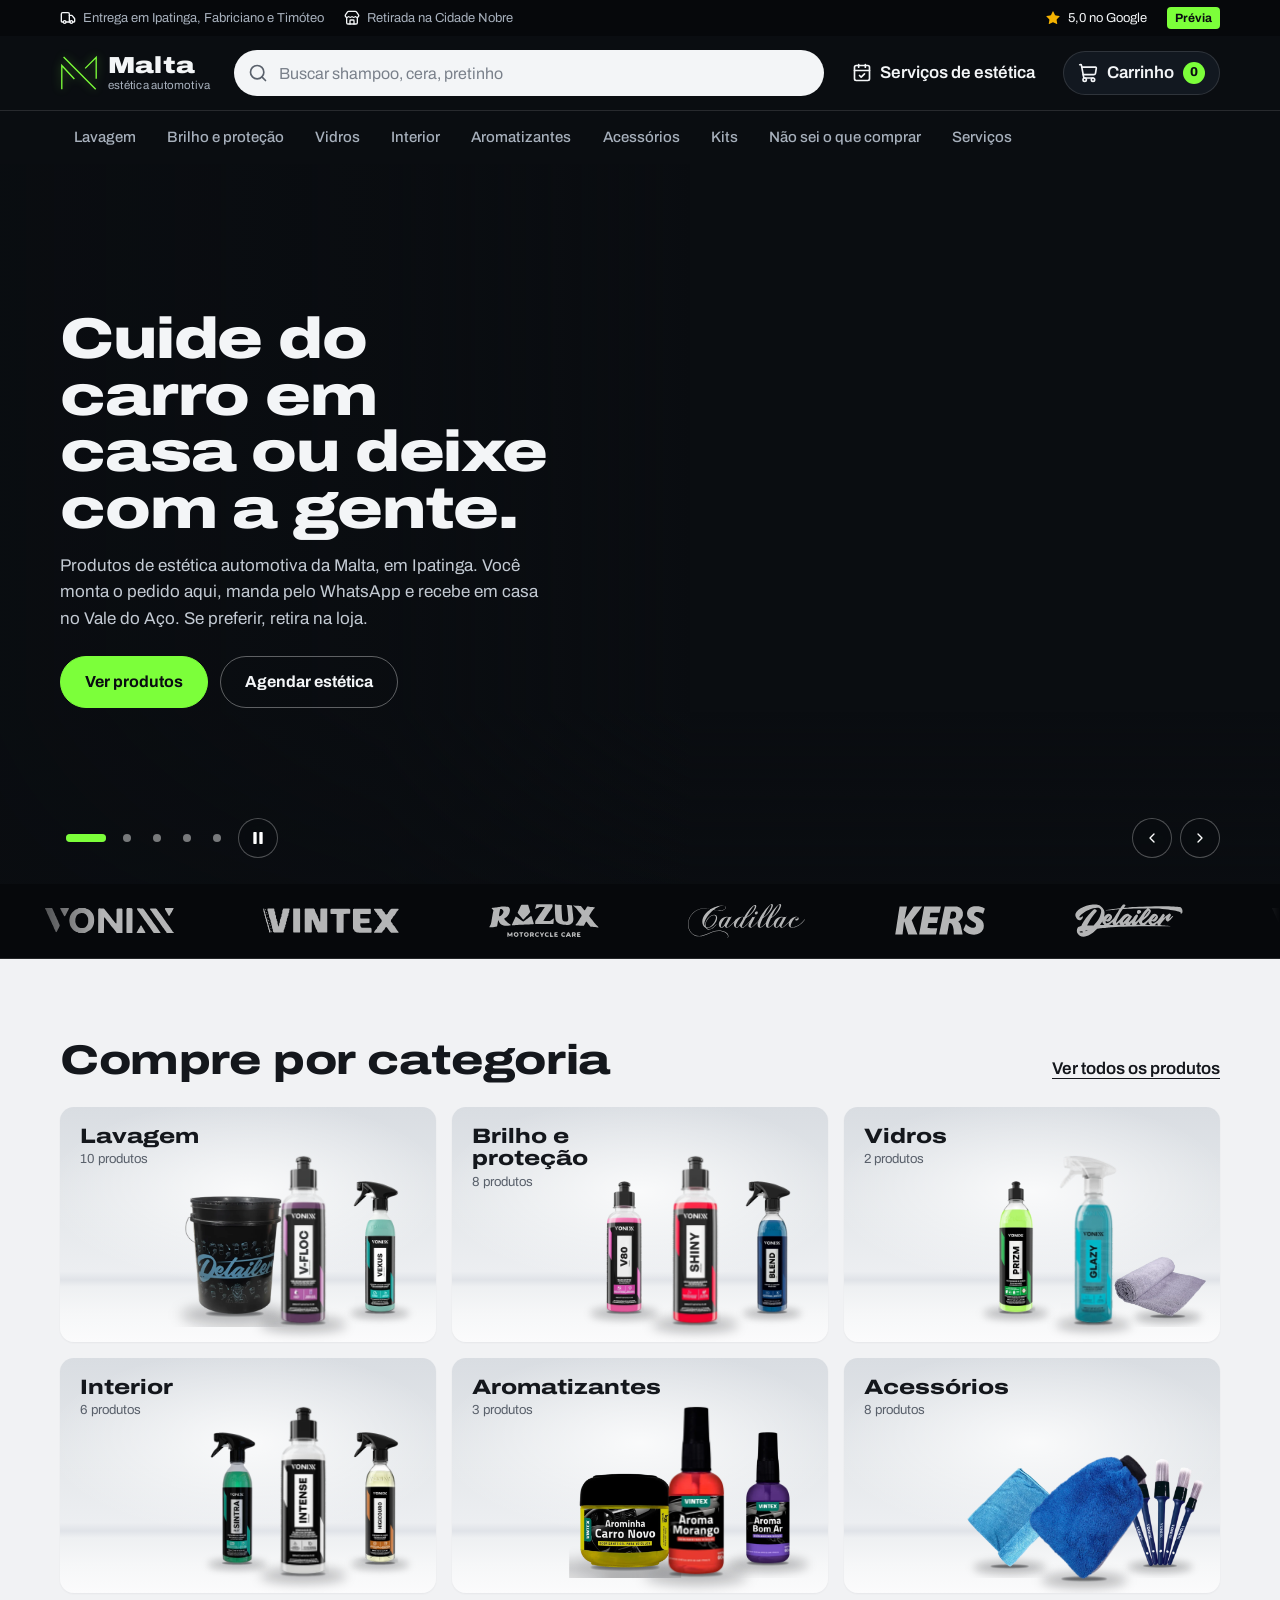
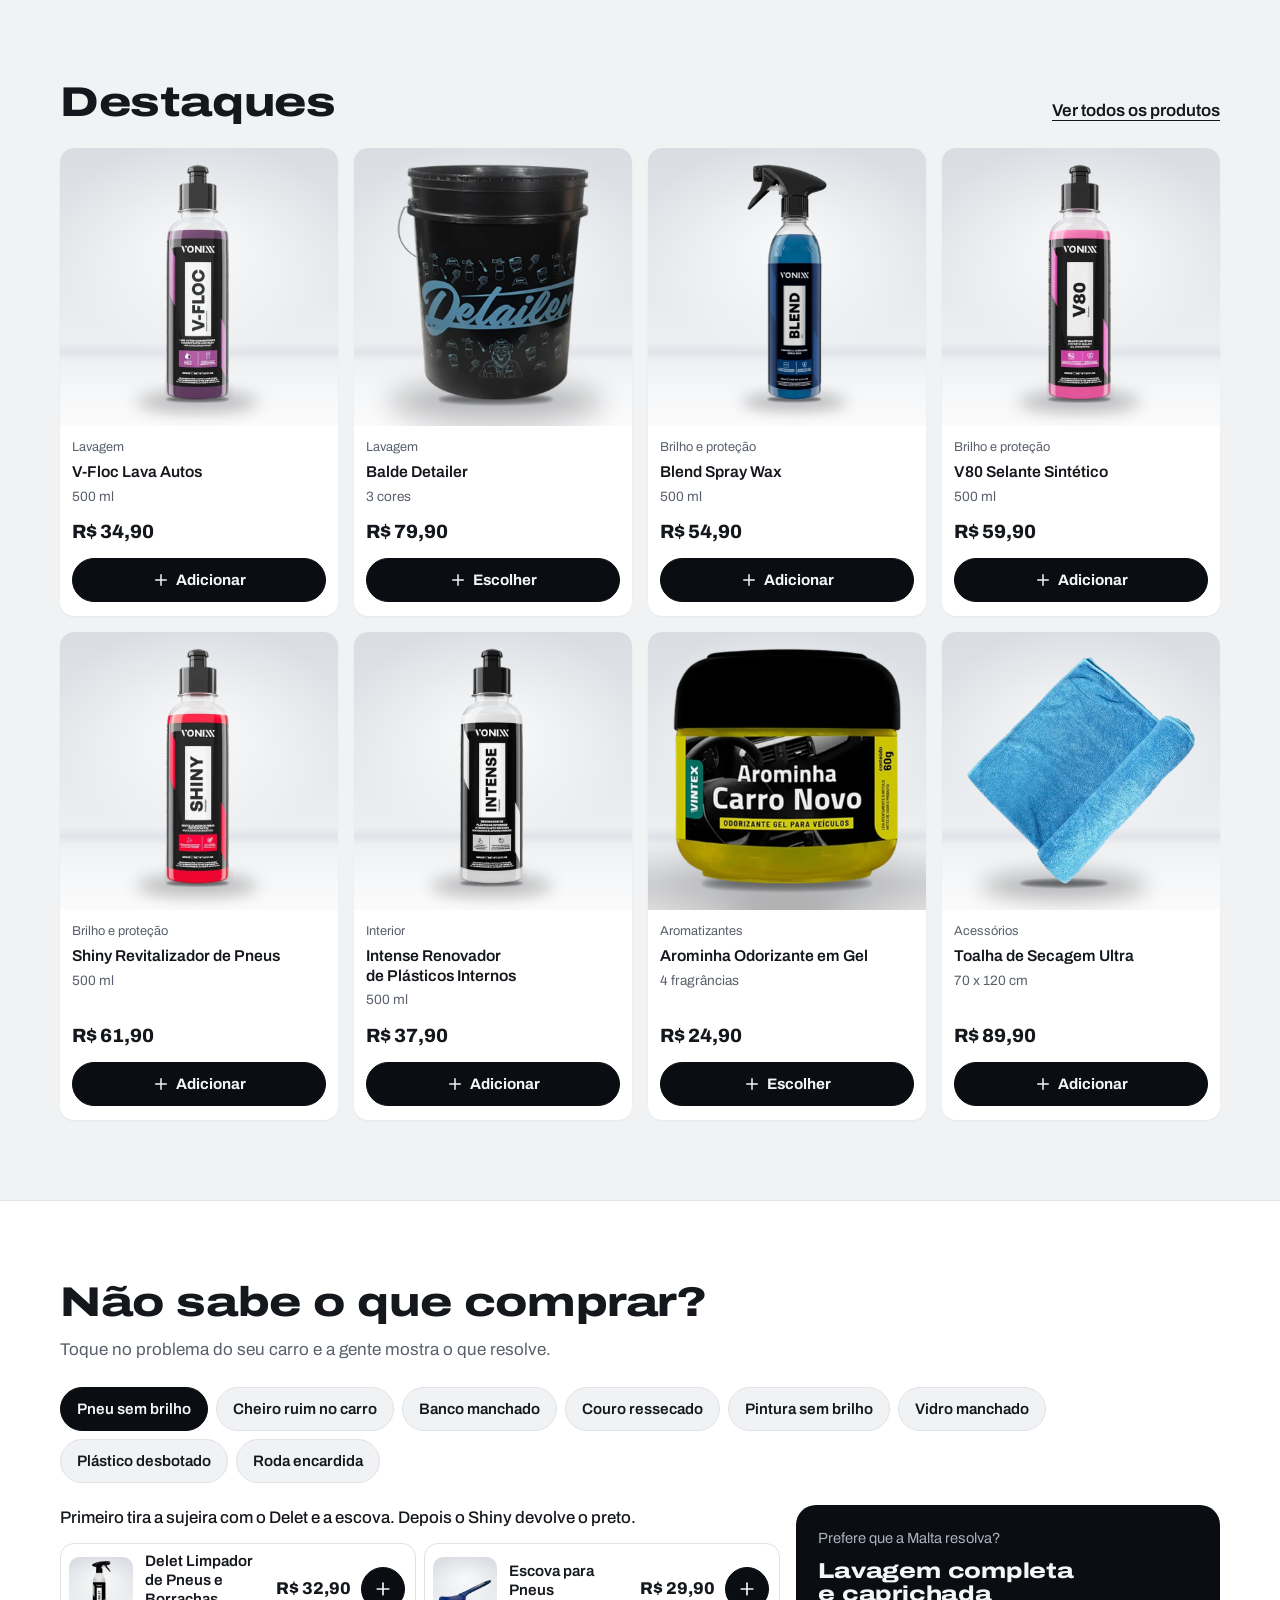
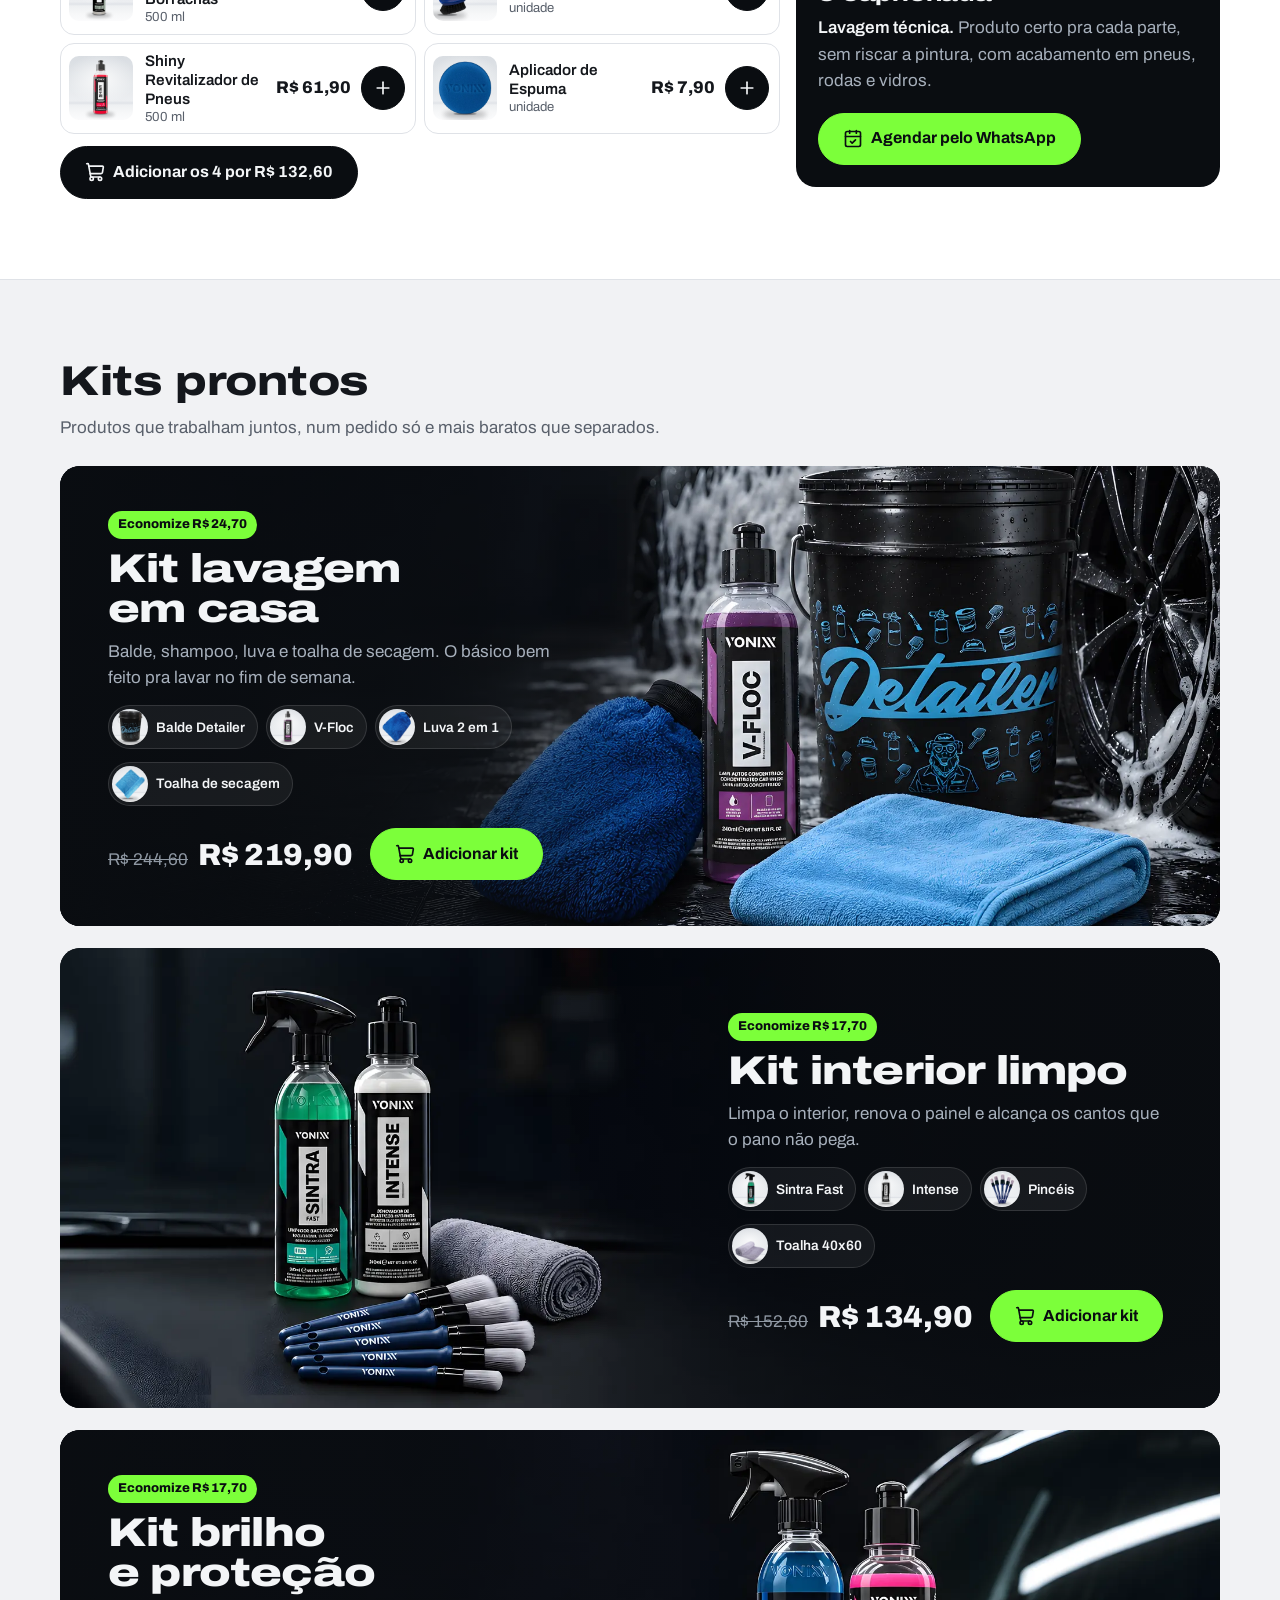
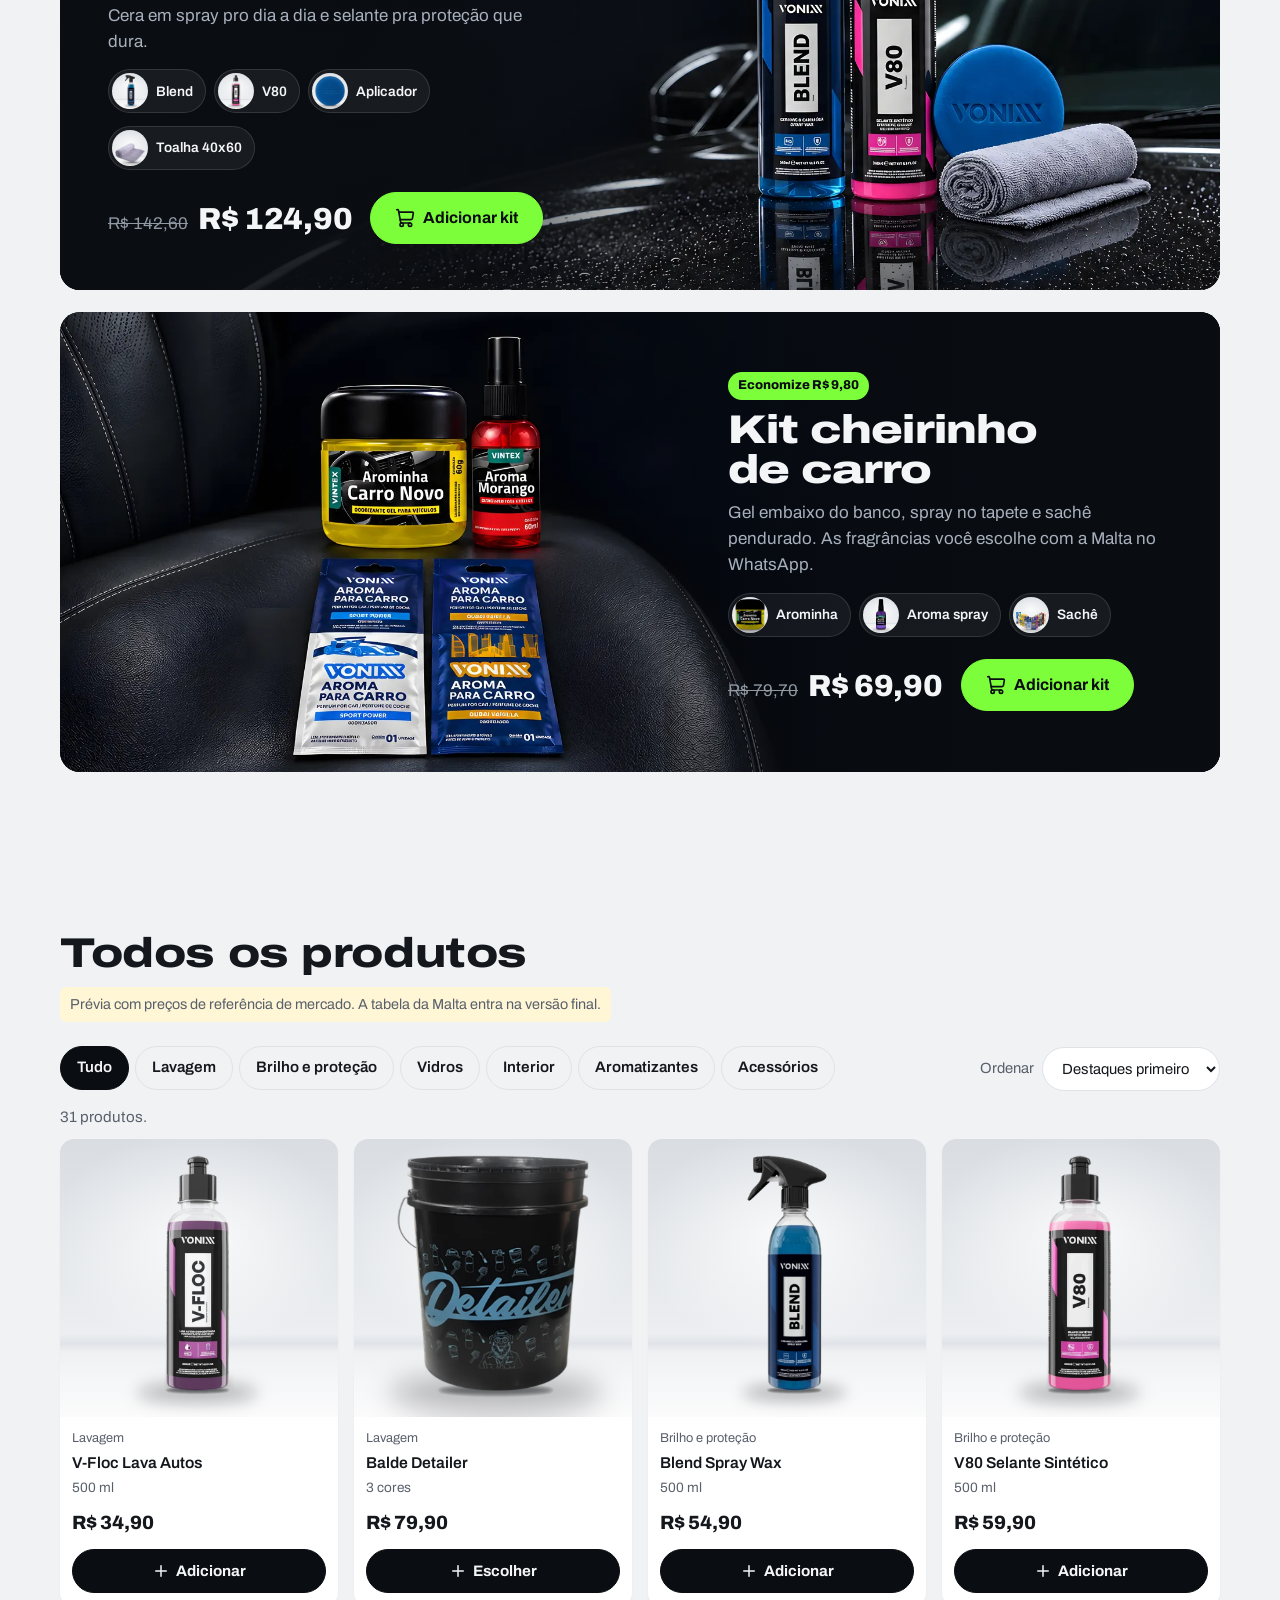
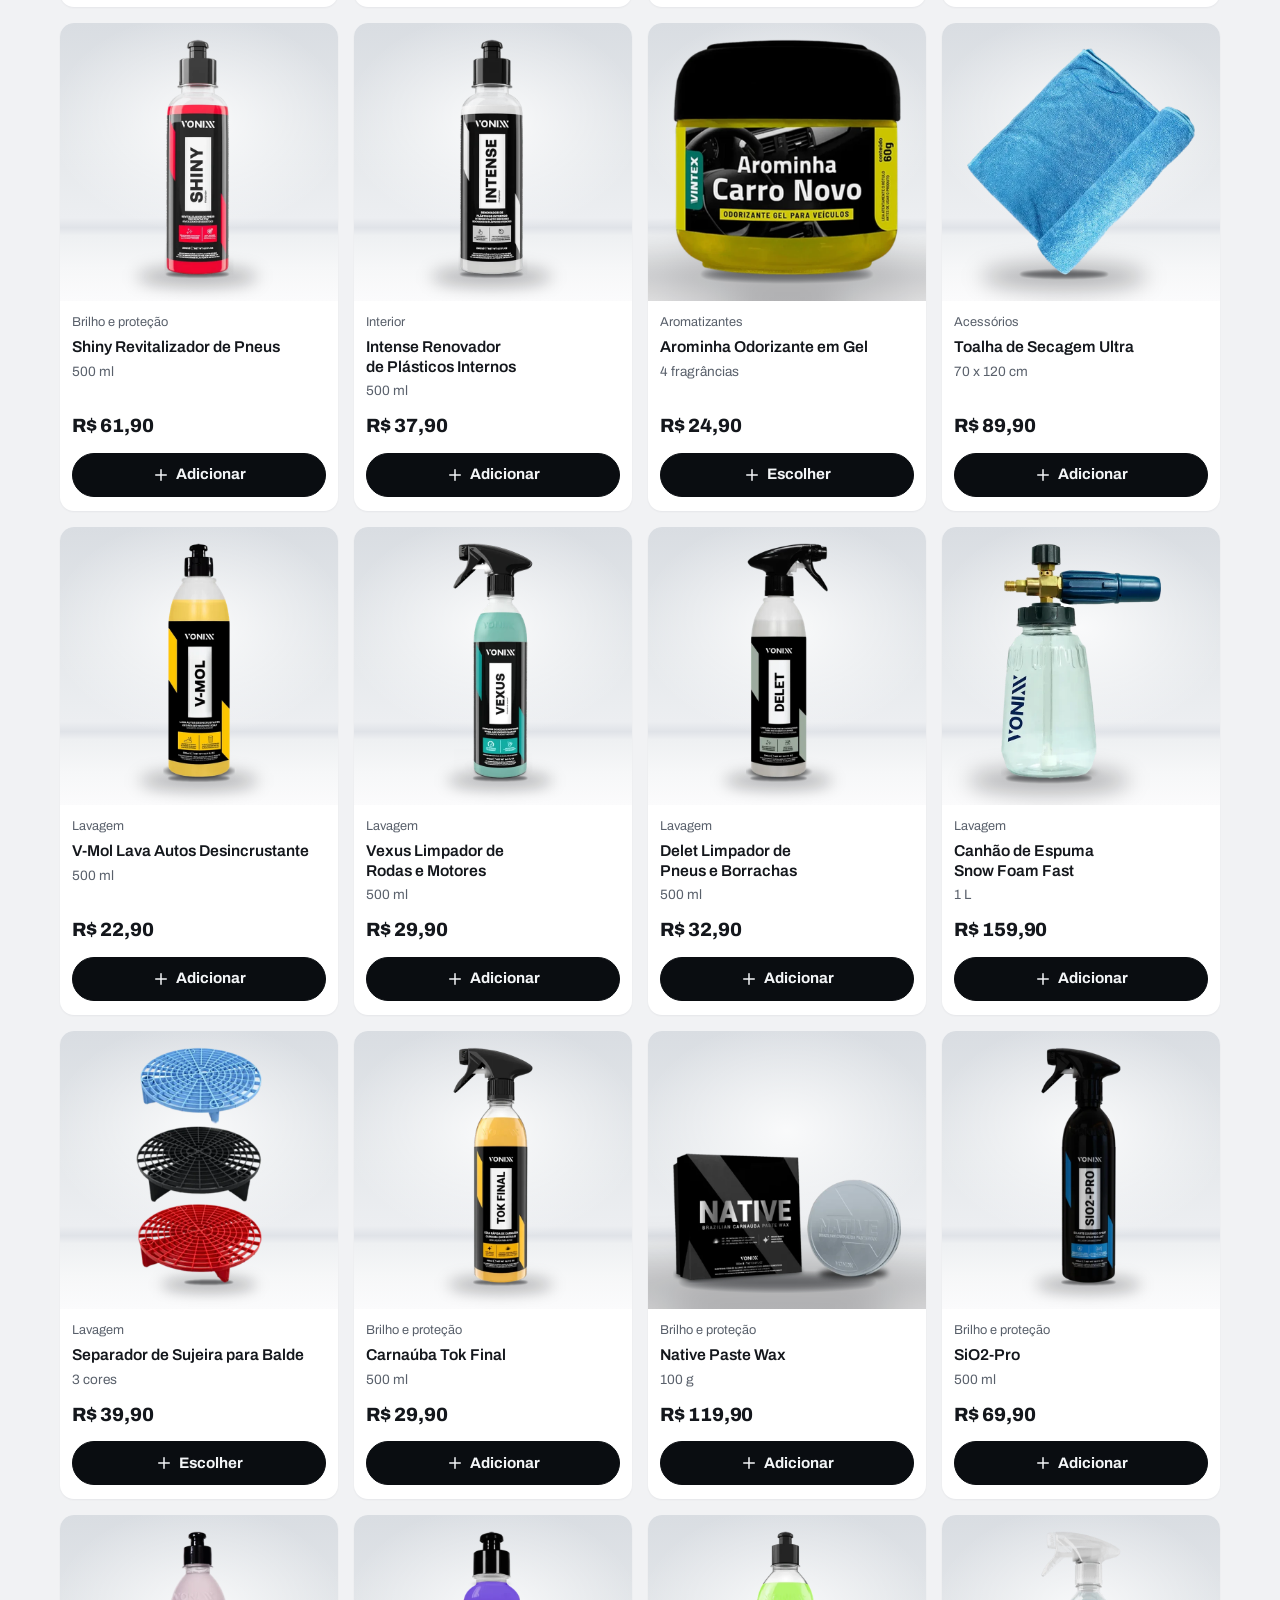
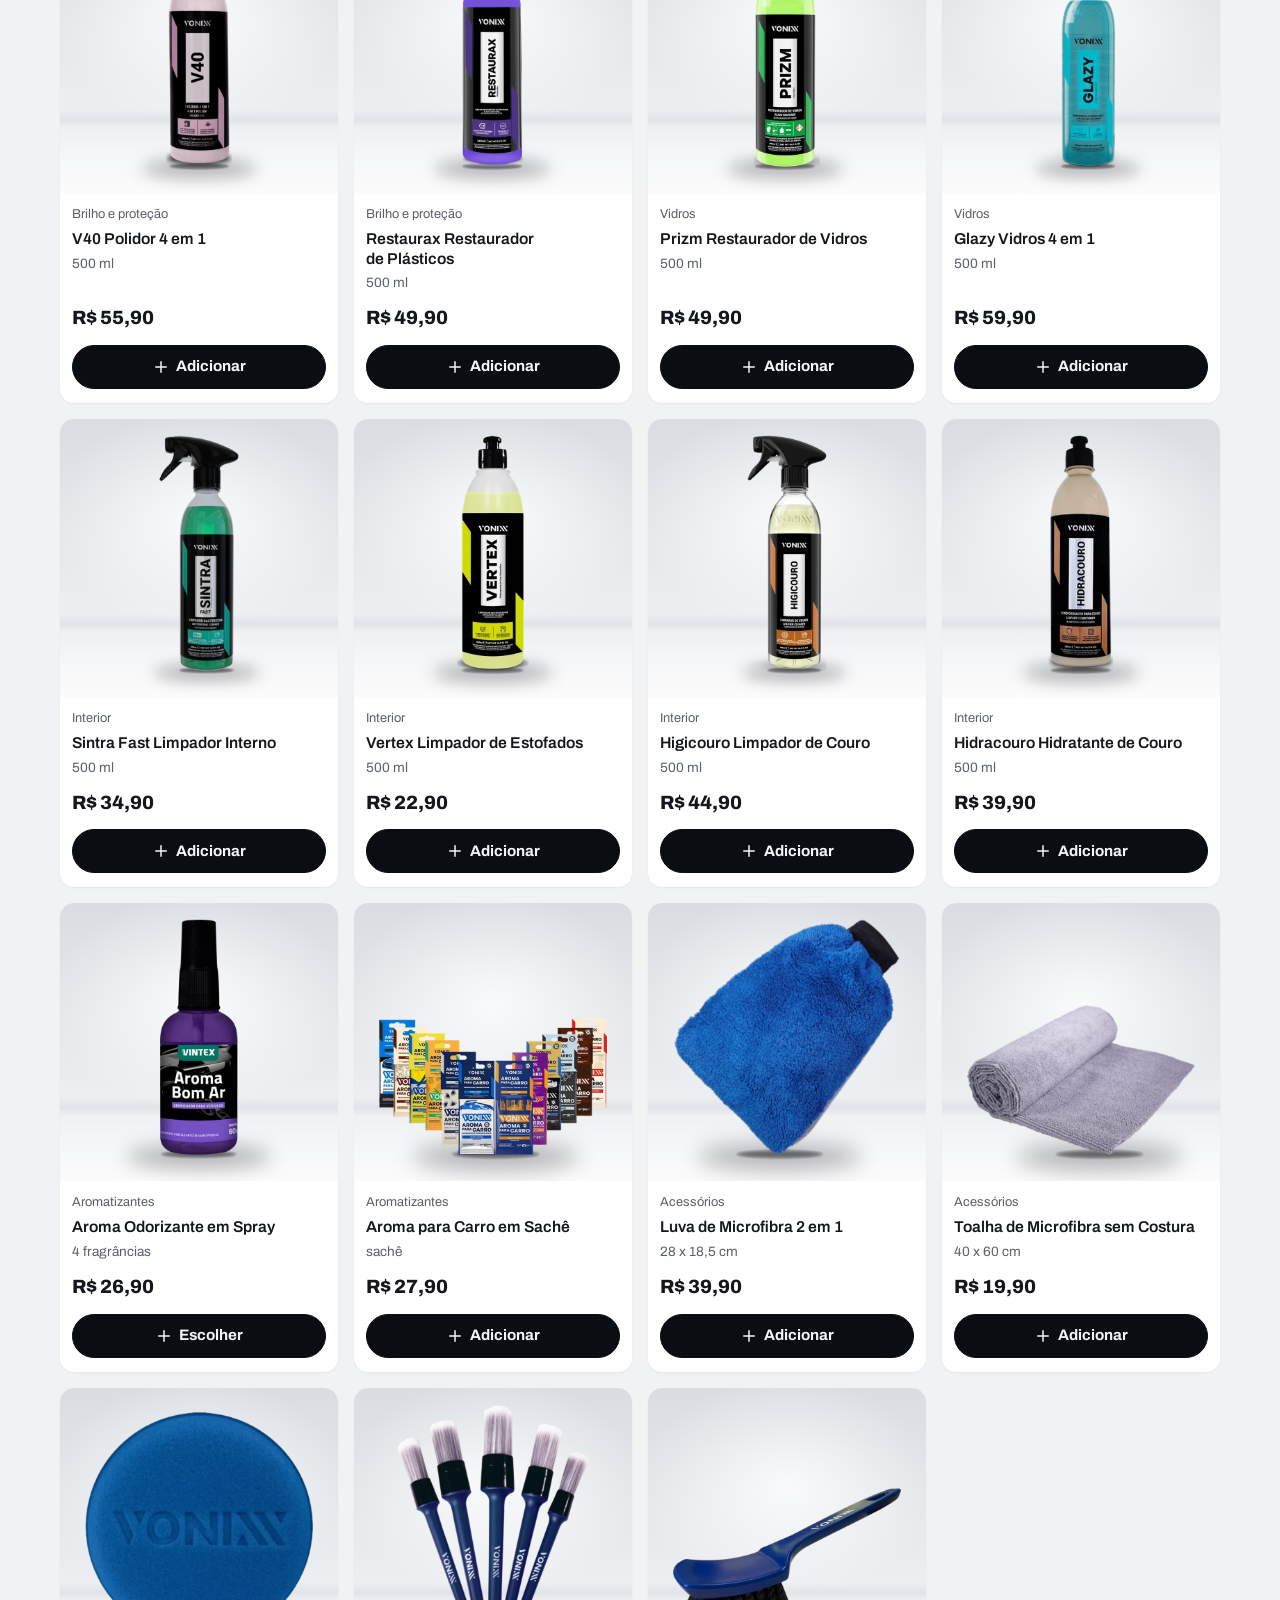
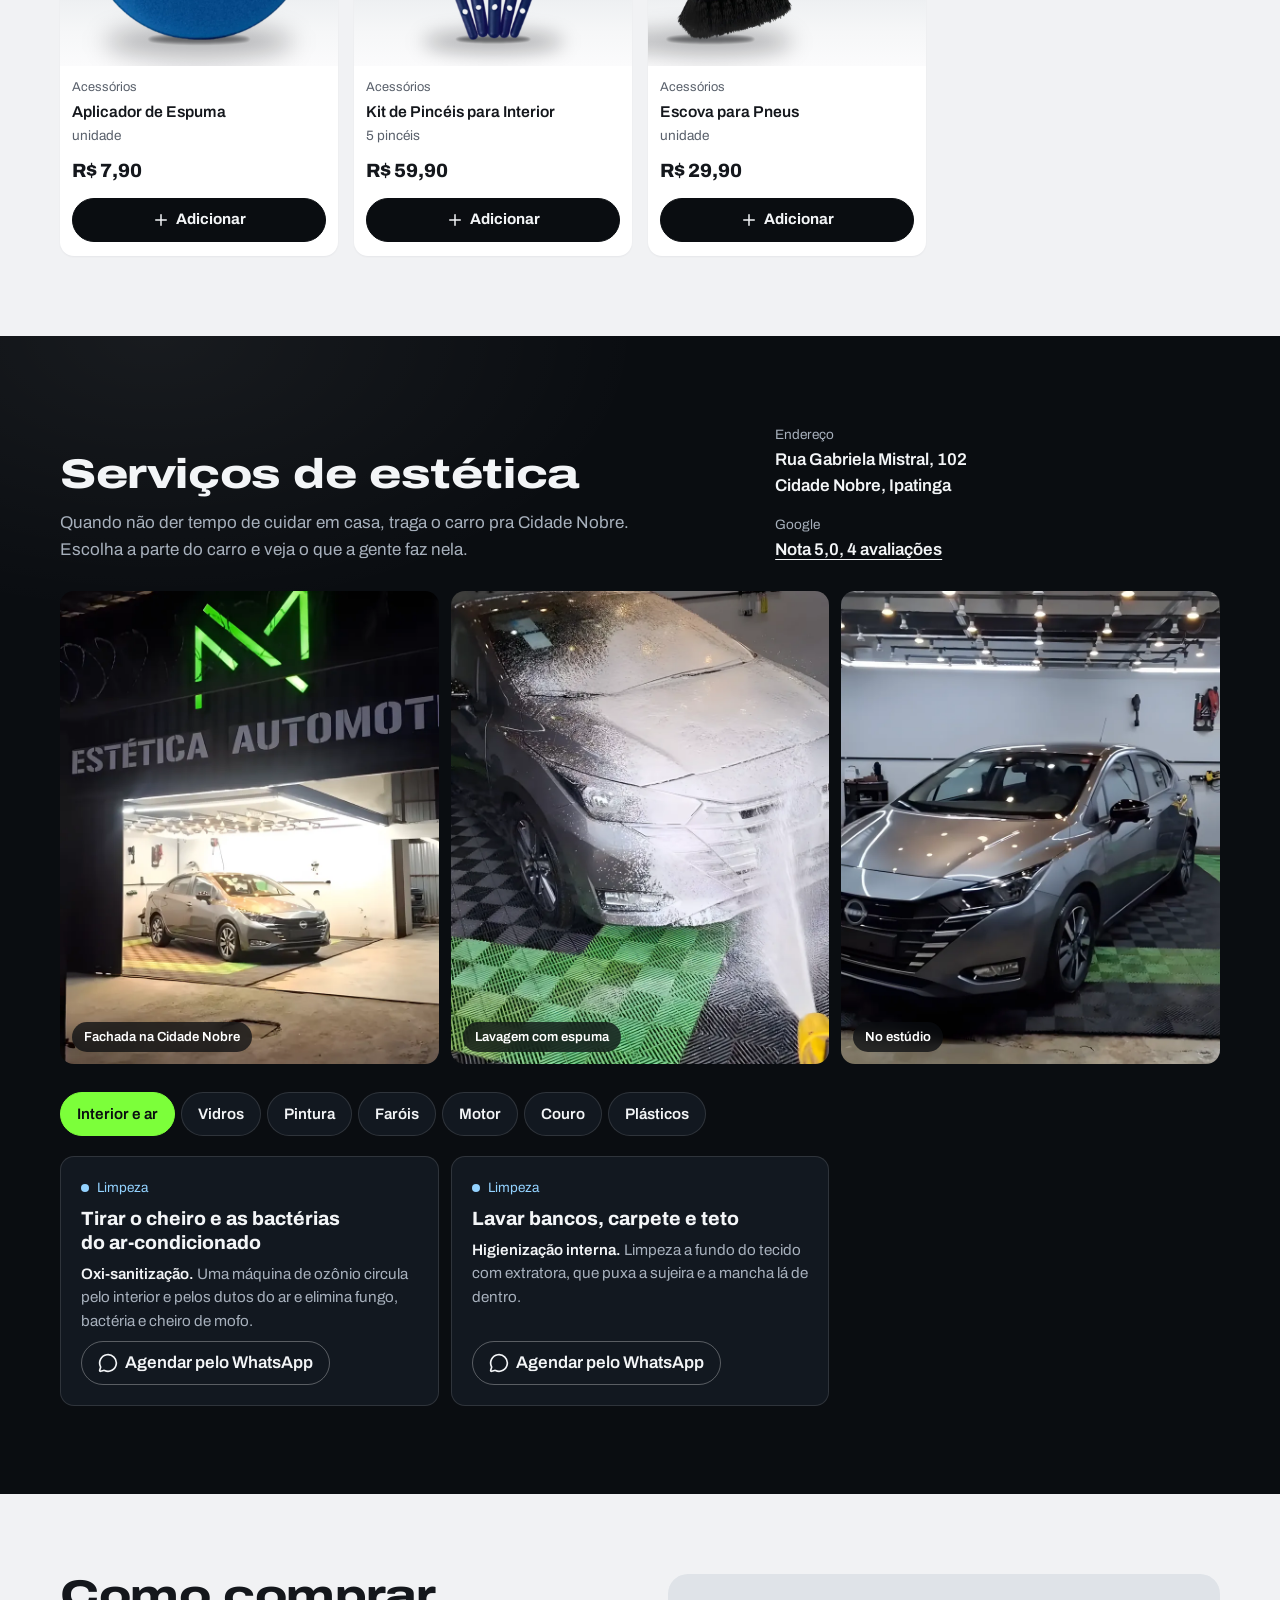
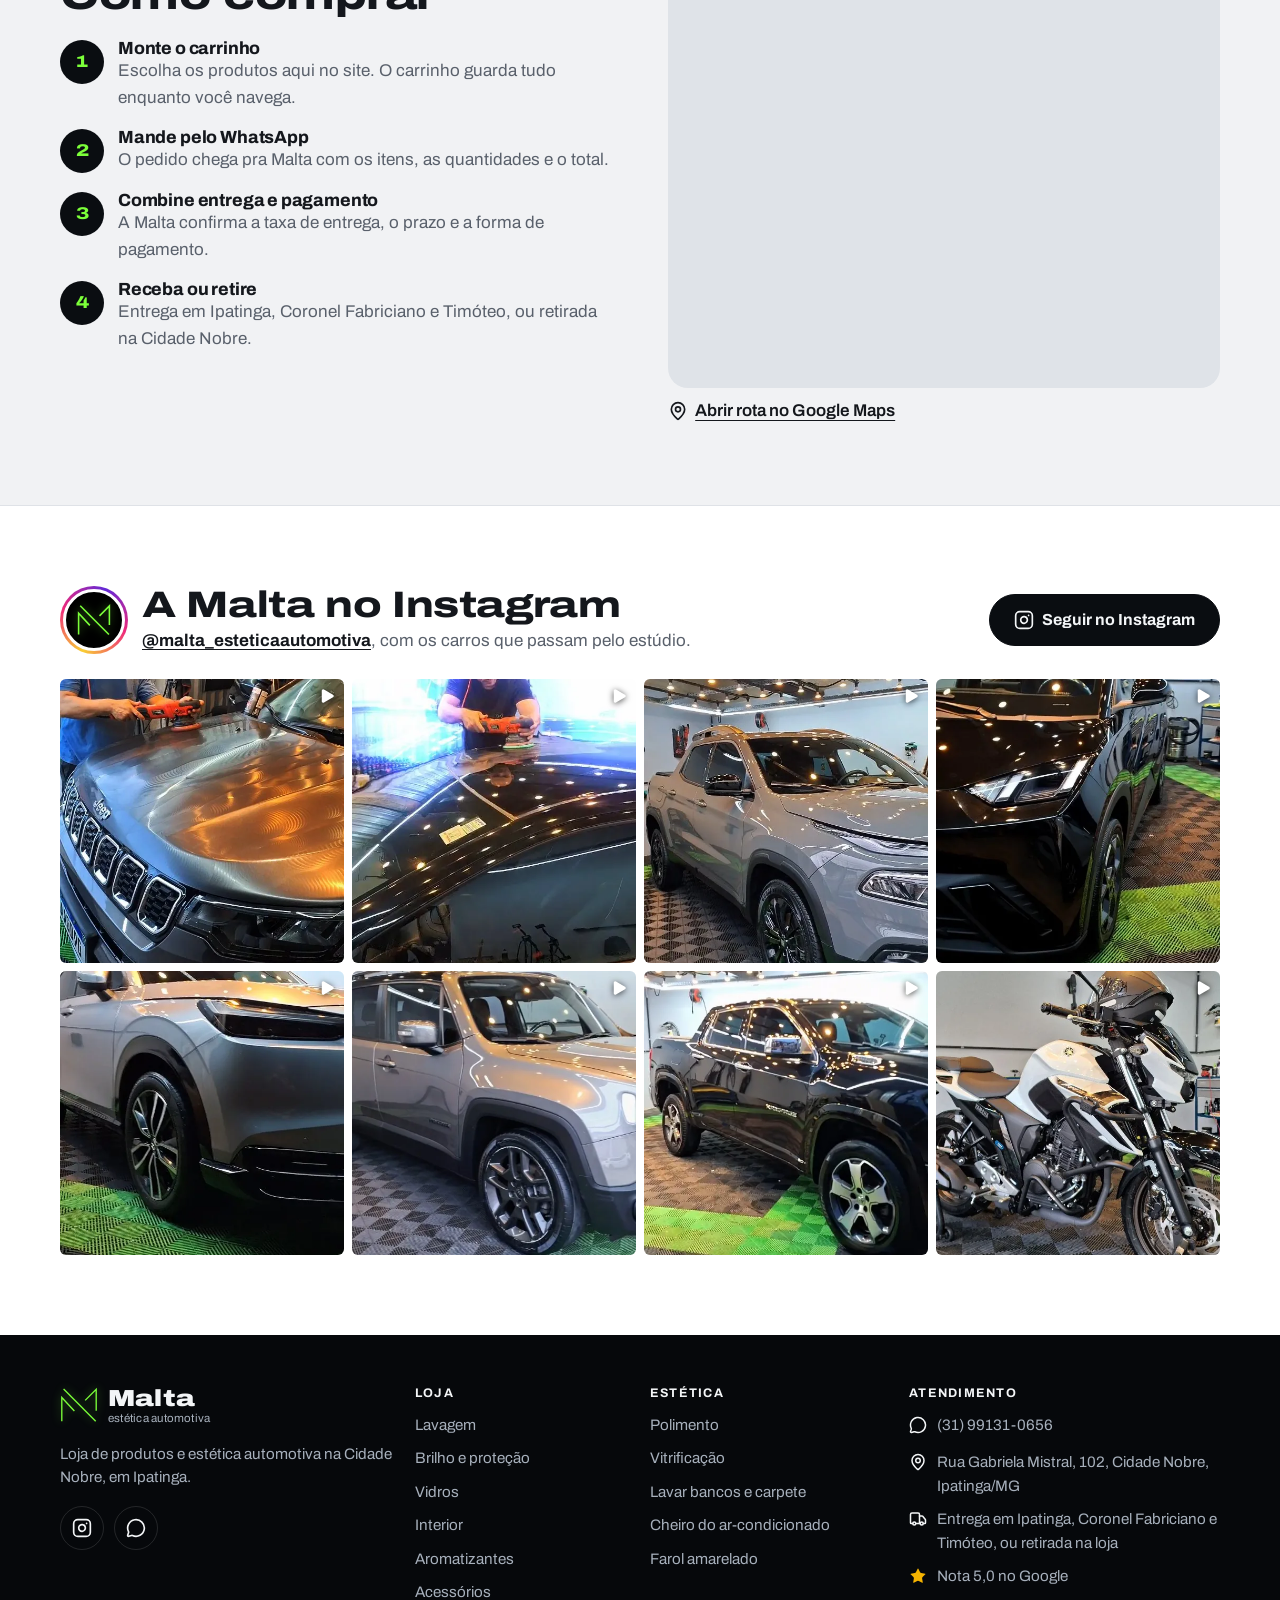
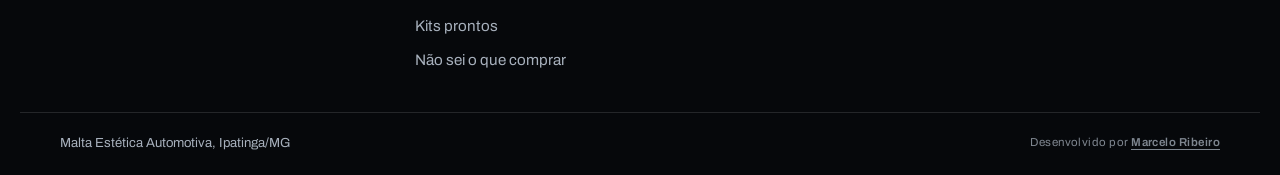
==== index.html @ 0ab141c4 "Malta Estetica Automotiva: segunda rodada da previa e publicacao no Pages" ====
<!doctype html>
<html lang="pt-BR">
<head>
  <meta charset="utf-8">
  <meta name="viewport" content="width=device-width, initial-scale=1">
  <title>Malta Estética Automotiva | Loja de produtos e estética em Ipatinga</title>
  <meta name="description" content="Produtos de estética automotiva com entrega em Ipatinga, Coronel Fabriciano e Timóteo, ou retirada na Cidade Nobre. Monte o pedido e mande pelo WhatsApp.">
  <!-- Prévia: tirar o noindex quando o cliente aprovar -->
  <meta name="robots" content="noindex, nofollow">
  <meta name="theme-color" content="#0a0d11">
  <link rel="icon" href="data:image/svg+xml,%3Csvg%20xmlns%3D%22http%3A%2F%2Fwww.w3.org%2F2000%2Fsvg%22%20viewBox%3D%220%200%2064%2064%22%3E%3Crect%20width%3D%2264%22%20height%3D%2264%22%20rx%3D%2214%22%20fill%3D%22%230a0d11%22%2F%3E%3Cg%20transform%3D%22translate(9%2010)%20scale(.62)%22%20fill%3D%22none%22%20stroke%3D%22%237cff3a%22%20stroke-width%3D%224.4%22%3E%3Cpolyline%20points%3D%221.5%2C65%201.5%2C19%2026%2C45.2%22%2F%3E%3Cline%20x1%3D%225%22%20y1%3D%222.5%22%20x2%3D%2267.5%22%20y2%3D%2265%22%2F%3E%3Cpolyline%20points%3D%2268.5%2C44.5%2068.5%2C3%2047%2C24.5%22%2F%3E%3C%2Fg%3E%3C%2Fsvg%3E">
  <link rel="preconnect" href="https://fonts.googleapis.com">
  <link rel="preconnect" href="https://fonts.gstatic.com" crossorigin>
  <link href="https://fonts.googleapis.com/css2?family=Archivo:wdth,wght@62..125,400..900&display=swap" rel="stylesheet">
  <link rel="preload" as="image" href="assets/img/topo/topo-computador-1400.webp" imagesrcset="assets/img/topo/topo-computador-1400.webp 1400w, assets/img/topo/topo-computador.webp 2400w" imagesizes="100vw" type="image/webp" media="(min-width: 900px)">
  <link rel="preload" as="image" href="assets/img/topo/topo-celular.webp" type="image/webp" media="(max-width: 899px)">
  <link rel="stylesheet" href="assets/css/loja.css?v=4">
  <script type="application/ld+json">
  {"@context":"https://schema.org","@type":"AutoWash","name":"Malta Estética Automotiva","telephone":"+55 31 99131-0656",
   "address":{"@type":"PostalAddress","streetAddress":"Rua Gabriela Mistral, 102, Cidade Nobre","addressLocality":"Ipatinga","addressRegion":"MG","postalCode":"35162-417","addressCountry":"BR"},
   "sameAs":["https://www.instagram.com/malta_esteticaautomotiva/"],
   "aggregateRating":{"@type":"AggregateRating","ratingValue":"5.0","reviewCount":"4"}}
  </script>
</head>
<body>
  <svg width="0" height="0" style="position:absolute" aria-hidden="true">
    <symbol id="i-carrinho" viewBox="0 0 24 24"><path d="m2.05 2.05 1.099-.028a1 1 0 0 1 1.008.815l2.69 14.347A1 1 0 0 0 7.83 18H18"/><path d="M4.563 5h16.435a1 1 0 0 1 .981 1.204l-1.026 6.226A2 2 0 0 1 18.962 14H6.25"/><circle cx="18" cy="20" r="2"/><circle cx="8" cy="20" r="2"/></symbol>
    <symbol id="i-busca" viewBox="0 0 24 24"><path d="m21 21-4.34-4.34"/><circle cx="11" cy="11" r="8"/></symbol>
    <symbol id="i-fechar" viewBox="0 0 24 24"><path d="M18 6 6 18"/><path d="m6 6 12 12"/></symbol>
    <symbol id="i-mais" viewBox="0 0 24 24"><path d="M5 12h14"/><path d="M12 5v14"/></symbol>
    <symbol id="i-menos" viewBox="0 0 24 24"><path d="M5 12h14"/></symbol>
    <symbol id="i-lixo" viewBox="0 0 24 24"><path d="M10 11v6"/><path d="M14 11v6"/><path d="M19 6v14a2 2 0 0 1-2 2H7a2 2 0 0 1-2-2V6"/><path d="M3 6h18"/><path d="M8 6V4a2 2 0 0 1 2-2h4a2 2 0 0 1 2 2v2"/></symbol>
    <symbol id="i-entrega" viewBox="0 0 24 24"><path d="M14 18V6a2 2 0 0 0-2-2H4a2 2 0 0 0-2 2v11a1 1 0 0 0 1 1h2"/><path d="M15 18H9"/><path d="M19 18h2a1 1 0 0 0 1-1v-3.65a1 1 0 0 0-.22-.624l-3.48-4.35A1 1 0 0 0 17.52 8H14"/><circle cx="17" cy="18" r="2"/><circle cx="7" cy="18" r="2"/></symbol>
    <symbol id="i-local" viewBox="0 0 24 24"><path d="M20 10c0 4.993-5.539 10.193-7.399 11.799a1 1 0 0 1-1.202 0C9.539 20.193 4 14.993 4 10a8 8 0 0 1 16 0"/><circle cx="12" cy="10" r="3"/></symbol>
    <symbol id="i-estrela" viewBox="0 0 24 24"><path d="M11.525 2.295a.53.53 0 0 1 .95 0l2.31 4.679a2.123 2.123 0 0 0 1.595 1.16l5.166.756a.53.53 0 0 1 .294.904l-3.736 3.638a2.123 2.123 0 0 0-.611 1.878l.882 5.14a.53.53 0 0 1-.771.56l-4.618-2.428a2.122 2.122 0 0 0-1.973 0L6.396 21.01a.53.53 0 0 1-.77-.56l.881-5.139a2.122 2.122 0 0 0-.611-1.879L2.16 9.795a.53.53 0 0 1 .294-.906l5.165-.755a2.122 2.122 0 0 0 1.597-1.16z"/></symbol>
    <symbol id="i-whats" viewBox="0 0 24 24"><path d="M2.992 16.342a2 2 0 0 1 .094 1.167l-1.065 3.29a1 1 0 0 0 1.236 1.168l3.413-.998a2 2 0 0 1 1.099.092 10 10 0 1 0-4.777-4.719"/></symbol>
    <symbol id="i-agenda" viewBox="0 0 24 24"><path d="M8 2v3"/><path d="M16 2v3"/><rect x="3" y="3" width="18" height="18" rx="2"/><path d="M3 9h18"/><path d="m9 15 2 2 4-4"/></symbol>
    <symbol id="i-ok" viewBox="0 0 24 24"><path d="M20 6 9 17l-5-5"/></symbol>
    <symbol id="i-loja" viewBox="0 0 24 24"><path d="M15 21v-5a1 1 0 0 0-1-1h-4a1 1 0 0 0-1 1v5"/><path d="M17.774 10.31a1.12 1.12 0 0 0-1.549 0 2.5 2.5 0 0 1-3.451 0 1.12 1.12 0 0 0-1.548 0 2.5 2.5 0 0 1-3.452 0 1.12 1.12 0 0 0-1.549 0 2.5 2.5 0 0 1-3.77-3.248l2.889-4.184A2 2 0 0 1 7 2h10a2 2 0 0 1 1.653.873l2.895 4.192a2.5 2.5 0 0 1-3.774 3.244"/><path d="M4 10.95V19a2 2 0 0 0 2 2h12a2 2 0 0 0 2-2v-8.05"/></symbol>
    <symbol id="i-insta" viewBox="0 0 24 24"><rect x="2" y="2" width="20" height="20" rx="5"/><path d="M16 11.37A4 4 0 1 1 12.63 8 4 4 0 0 1 16 11.37z"/><path d="M17.5 6.5h.01"/></symbol>
    <symbol id="i-play" viewBox="0 0 24 24"><path d="M5 5a2 2 0 0 1 3.008-1.728l11.997 6.998a2 2 0 0 1 .003 3.458l-12 7A2 2 0 0 1 5 19z"/></symbol>
    <symbol id="i-pausa" viewBox="0 0 24 24"><rect x="14" y="3" width="5" height="18" rx="1"/><rect x="5" y="3" width="5" height="18" rx="1"/></symbol>
    <symbol id="i-esq" viewBox="0 0 24 24"><path d="m15 18-6-6 6-6"/></symbol>
    <symbol id="i-dir" viewBox="0 0 24 24"><path d="m9 18 6-6-6-6"/></symbol>
    <symbol id="i-m" viewBox="-2 -1 74 69"><polyline points="1.5,65 1.5,19 26,45.2"/><line x1="5" y1="2.5" x2="67.5" y2="65"/><polyline points="68.5,44.5 68.5,3 47,24.5"/></symbol>
  </svg>

  <a class="pular" href="#loja">Pular para os produtos</a>

  <div class="faixa">
    <div class="envolve faixa__linha">
      <p><svg class="i"><use href="#i-entrega"/></svg><span class="so-celular">Entrega no Vale do Aço</span><span class="so-tela">Entrega em Ipatinga, Fabriciano e Timóteo</span></p>
      <p class="faixa__extra"><svg class="i"><use href="#i-loja"/></svg>Retirada na Cidade Nobre</p>
      <a class="faixa__nota" href="https://maps.google.com/?cid=3393291804836077496" target="_blank" rel="noopener"><svg class="i i--cheio"><use href="#i-estrela"/></svg>5,0 no Google</a>
      <span class="faixa__previa">Prévia</span>
    </div>
  </div>

  <header class="topo">
    <div class="envolve topo__linha">
      <a class="marca" href="#inicio" aria-label="Malta Estética Automotiva, início">
        <svg class="marca__m" viewBox="-2 -1 74 69" aria-hidden="true" fill="none" stroke="currentColor" stroke-width="2.6" stroke-linecap="butt" stroke-linejoin="miter"><polyline points="1.5,65 1.5,19 26,45.2"/><line x1="5" y1="2.5" x2="67.5" y2="65"/><polyline points="68.5,44.5 68.5,3 47,24.5"/></svg>
        <span class="marca__txt"><span class="marca__nome">Malta</span><span class="marca__sub">estética automotiva</span></span>
      </a>
      <form class="busca" role="search" action="#loja">
        <label class="sr" for="busca">Buscar produto</label>
        <svg class="i busca__icone"><use href="#i-busca"/></svg>
        <input id="busca" type="search" placeholder="Buscar shampoo, cera, pretinho" autocomplete="off" role="combobox" aria-expanded="false" aria-controls="busca-lista" aria-autocomplete="list">
        <div class="busca__lista" id="busca-lista" role="listbox" aria-label="Sugestões" hidden></div>
      </form>
      <a class="topo__agendar" href="#estetica"><svg class="i"><use href="#i-agenda"/></svg>Serviços de estética</a>
      <button class="topo__carrinho" type="button" data-abrir-carrinho aria-label="Abrir carrinho">
        <svg class="i"><use href="#i-carrinho"/></svg>
        <span class="topo__carrinho-txt">Carrinho</span>
        <span class="contador" data-contador>0</span>
      </button>
    </div>
  </header>

  <nav class="etapas" aria-label="Produtos por etapa">
    <div class="envolve etapas__lista" id="etapas-nav"></div>
  </nav>

  <main id="inicio">
    <!-- Topo em rodízio. Só o primeiro banner carrega junto com a página; os outros
         usam data-src e o loja.js carrega um à frente do que está na tela. -->
    <section class="topo-loja" id="vitrine-topo" aria-roledescription="carrossel" aria-label="Destaques da Malta">
      <div class="topo-loja__trilho" id="topo-trilho">
        <article class="slide is-ativo" role="group" aria-roledescription="slide" aria-label="1 de 5" data-nome="Loja Malta" style="--pos: 66% 14%">
          <picture class="slide__arte">
            <source media="(max-width: 899px)" srcset="assets/img/topo/topo-celular.webp" width="1200" height="1800">
            <img src="assets/img/topo/topo-computador-1400.webp"
              srcset="assets/img/topo/topo-computador-1400.webp 1400w, assets/img/topo/topo-computador.webp 2400w" sizes="100vw"
              width="2400" height="1600" fetchpriority="high" decoding="async"
              alt="Shampoo V-Floc, cera Blend, revitalizador Shiny e Intense, da Vonixx, no chão molhado ao lado da roda de um carro preto">
          </picture>
          <div class="envolve slide__grade">
            <div class="slide__texto">
              <h1 id="titulo-topo">Cuide do carro em casa ou deixe com a gente.</h1>
              <p>Produtos de estética automotiva da Malta, em Ipatinga. Você monta o pedido aqui, manda pelo WhatsApp e recebe em casa no Vale do Aço. Se preferir, retira na loja.</p>
              <div class="slide__acoes">
                <a class="btn" href="#loja">Ver produtos</a>
                <a class="btn btn--vazado" href="#estetica">Agendar estética</a>
              </div>
            </div>
          </div>
        </article>

        <article class="slide slide--real" role="group" aria-roledescription="slide" aria-label="2 de 5" data-nome="Estética" aria-hidden="true" inert>
          <picture class="slide__arte">
            <source media="(max-width: 899px)" data-srcset="assets/img/topo/real-polimento-celular.webp" width="1200" height="1800">
            <img data-src="assets/img/topo/real-fundo.webp" width="1600" height="1000" decoding="async"
              alt="Polimento de um carro preto no estúdio da Malta">
          </picture>
          <div class="slide__colagem" aria-hidden="true">
            <figure class="colagem__principal"><img data-src="assets/img/topo/real-polimento-retrato.webp" width="900" height="1200" alt=""><figcaption><svg class="i"><use href="#i-local"/></svg>Estúdio da Malta, Cidade Nobre</figcaption></figure>
            <figure class="colagem__detalhe"><img data-src="assets/img/topo/real-politriz.webp" width="600" height="800" alt=""></figure>
          </div>
          <div class="envolve slide__grade">
            <div class="slide__texto">
              <p class="slide__olho">Estética automotiva</p>
              <h2 class="slide__titulo">Polimento, vitrificação e higienização.</h2>
              <p>O carro fica com a gente e volta brilhando. Escolha o serviço pelo nome que você conhece e agende pelo WhatsApp.</p>
              <div class="slide__acoes">
                <a class="btn" href="#estetica">Ver serviços</a>
                <a class="btn btn--vazado" href="https://wa.me/5531991310656?text=Ol%C3%A1%2C%20Malta!%20Vi%20no%20site%20e%20quero%20agendar%20um%20servi%C3%A7o%20de%20est%C3%A9tica." target="_blank" rel="noopener" data-agendar="topo"><svg class="i"><use href="#i-whats"/></svg>Agendar</a>
              </div>
            </div>
          </div>
        </article>

        <article class="slide slide--produto" role="group" aria-roledescription="slide" aria-label="3 de 5" data-nome="Kit lavagem em casa" aria-hidden="true" inert style="--pos: 62% 50%">
          <picture class="slide__arte">
            <source media="(max-width: 899px)" data-srcset="assets/img/topo/topo-lavagem-celular.webp" width="1200" height="1800">
            <img data-src="assets/img/topo/topo-lavagem-computador-1400.webp"
              data-srcset="assets/img/topo/topo-lavagem-computador-1400.webp 1400w, assets/img/topo/topo-lavagem-computador.webp 2400w" sizes="100vw"
              width="2400" height="1600" decoding="async"
              alt="Balde Detailer, shampoo V-Floc, luva e toalha de microfibra numa garagem, ao lado de um carro preto coberto de espuma">
          </picture>
          <div class="envolve slide__grade">
            <div class="slide__texto">
              <p class="slide__olho">Kit lavagem em casa</p>
              <h2 class="slide__titulo">Tudo pra lavar o carro no fim de semana.</h2>
              <p>Balde Detailer, shampoo V-Floc, luva de microfibra e toalha de secagem num pedido só.</p>
              <p class="slide__preco"><s data-kit-de="kit-lavagem">R$ 245,70</s><strong data-kit-por="kit-lavagem">R$ 219,90</strong></p>
              <div class="slide__acoes">
                <button class="btn" type="button" data-add-kit="kit-lavagem"><svg class="i"><use href="#i-carrinho"/></svg><span>Adicionar kit</span></button>
                <a class="btn btn--vazado" href="#kit-lavagem">Ver o kit</a>
              </div>
            </div>
          </div>
        </article>

        <article class="slide slide--produto" role="group" aria-roledescription="slide" aria-label="4 de 5" data-nome="Aromatizantes" aria-hidden="true" inert style="--pos: 64% 50%">
          <picture class="slide__arte">
            <source media="(max-width: 899px)" data-srcset="assets/img/topo/topo-aromas-celular.webp" width="1200" height="1800">
            <img data-src="assets/img/topo/topo-aromas-computador-1400.webp"
              data-srcset="assets/img/topo/topo-aromas-computador-1400.webp 1400w, assets/img/topo/topo-aromas-computador.webp 2400w" sizes="100vw"
              width="2400" height="1600" decoding="async"
              alt="Arominha em gel e Aroma em spray da Vintex no apoio de braço de um carro, à noite">
          </picture>
          <div class="envolve slide__grade">
            <div class="slide__texto">
              <p class="slide__olho">Aromatizantes</p>
              <h2 class="slide__titulo">Carro cheiroso a semana inteira.</h2>
              <p>Arominha em gel e aroma em spray, em várias fragrâncias: carro novo, fresh, uva, morango e mais.</p>
              <div class="slide__acoes">
                <a class="btn" href="#loja" data-etapa="aromatizantes">Ver aromatizantes</a>
                <a class="btn btn--vazado" href="#kit-aromas">Kit cheirinho</a>
              </div>
            </div>
          </div>
        </article>

        <article class="slide slide--produto" role="group" aria-roledescription="slide" aria-label="5 de 5" data-nome="Interior" aria-hidden="true" inert style="--pos: 60% 50%">
          <picture class="slide__arte">
            <source media="(max-width: 899px)" data-srcset="assets/img/topo/topo-interior-celular.webp" width="1200" height="1800">
            <img data-src="assets/img/topo/topo-interior-computador-1400.webp"
              data-srcset="assets/img/topo/topo-interior-computador-1400.webp 1400w, assets/img/topo/topo-interior-computador.webp 2400w" sizes="100vw"
              width="2400" height="1600" decoding="async"
              alt="Sintra Fast, Intense, pincéis e toalha de microfibra no banco de couro bege de um carro">
          </picture>
          <div class="envolve slide__grade">
            <div class="slide__texto">
              <p class="slide__olho">Interior</p>
              <h2 class="slide__titulo">Painel renovado e banco limpo, sem sair de casa.</h2>
              <p>O Sintra Fast limpa, o Intense renova o painel e os pincéis alcançam a saída de ar e a costura do banco.</p>
              <div class="slide__acoes">
                <a class="btn" href="#loja" data-etapa="interior">Ver produtos de interior</a>
                <a class="btn btn--vazado" href="#kit-interior">Kit interior</a>
              </div>
            </div>
          </div>
        </article>
      </div>

      <div class="envolve topo-loja__controles">
        <div class="topo-loja__pontos" id="topo-pontos" role="group" aria-label="Escolher banner"></div>
        <button class="topo-loja__botao" type="button" id="topo-pausa" aria-label="Pausar banners"><svg class="i i--cheio"><use href="#i-pausa"/></svg></button>
        <span class="topo-loja__setas">
          <button class="topo-loja__botao" type="button" data-passo="-1" aria-label="Banner anterior"><svg class="i"><use href="#i-esq"/></svg></button>
          <button class="topo-loja__botao" type="button" data-passo="1" aria-label="Próximo banner"><svg class="i"><use href="#i-dir"/></svg></button>
        </span>
      </div>
    </section>

    <section class="marcas" aria-labelledby="titulo-marcas">
      <h2 class="sr" id="titulo-marcas">Marcas que a Malta trabalha</h2>
      <div class="letreiro" id="letreiro"></div>
    </section>

    <section class="secao categorias" id="categorias" aria-labelledby="titulo-categorias">
      <div class="envolve">
        <div class="secao__cabeca">
          <h2 id="titulo-categorias">Compre por categoria</h2>
          <a class="secao__link" href="#loja">Ver todos os produtos</a>
        </div>
        <div class="categorias__lista" id="lista-categorias"></div>
      </div>
    </section>

    <section class="secao secao--colada" id="destaques" aria-labelledby="titulo-destaques">
      <div class="envolve">
        <div class="secao__cabeca">
          <h2 id="titulo-destaques">Destaques</h2>
          <a class="secao__link" href="#loja">Ver todos os produtos</a>
        </div>
        <div class="grade" id="grade-destaques"></div>
      </div>
    </section>

    <section class="secao guia" id="guia" aria-labelledby="titulo-guia">
      <div class="envolve">
        <div class="secao__cabeca secao__cabeca--coluna">
          <h2 id="titulo-guia">Não sabe o que comprar?</h2>
          <p>Toque no problema do seu carro e a gente mostra o que resolve.</p>
        </div>
        <div class="guia__chips" id="guia-chips" role="group" aria-label="Problemas do carro"></div>
        <div class="guia__resultado" id="guia-resultado" aria-live="polite"></div>
      </div>
    </section>

    <section class="secao" id="kits" aria-labelledby="titulo-kits">
      <div class="envolve">
        <div class="secao__cabeca secao__cabeca--coluna">
          <h2 id="titulo-kits">Kits prontos</h2>
          <p>Produtos que trabalham juntos, num pedido só e mais baratos que separados.</p>
        </div>
        <div class="kits" id="lista-kits"></div>
      </div>
    </section>

    <section class="secao loja" id="loja" aria-labelledby="titulo-loja">
      <div class="envolve">
        <div class="secao__cabeca secao__cabeca--coluna">
          <h2 id="titulo-loja">Todos os produtos</h2>
          <p class="aviso-preco">Prévia com preços de referência de mercado. A tabela da Malta entra na versão final.</p>
        </div>
        <div class="loja__barra">
          <div class="filtros" id="filtros" role="group" aria-label="Filtrar por etapa"></div>
          <label class="ordem"><span>Ordenar</span>
            <select id="ordem">
              <option value="destaque">Destaques primeiro</option>
              <option value="menor">Menor preço</option>
              <option value="maior">Maior preço</option>
              <option value="nome">Nome</option>
            </select>
          </label>
        </div>
        <p class="loja__status" id="loja-status" aria-live="polite"></p>
        <div class="grade" id="grade-loja"></div>
      </div>
    </section>

    <section class="estetica" id="estetica" aria-labelledby="titulo-estetica">
      <div class="envolve estetica__grade">
        <div class="estetica__intro">
          <div>
            <h2 id="titulo-estetica">Serviços de estética</h2>
            <p>Quando não der tempo de cuidar em casa, traga o carro pra Cidade Nobre. Escolha a parte do carro e veja o que a gente faz nela.</p>
          </div>
          <dl class="estetica__dados">
            <div><dt>Endereço</dt><dd>Rua Gabriela Mistral, 102<br>Cidade Nobre, Ipatinga</dd></div>
            <div><dt>Google</dt><dd><a href="https://maps.google.com/?cid=3393291804836077496" target="_blank" rel="noopener">Nota 5,0, 4 avaliações</a></dd></div>
          </dl>
        </div>
        <ul class="estetica__fotos" aria-label="Fotos do estúdio da Malta">
          <li><figure><img src="assets/img/estetica/fachada.webp" width="800" height="1000" loading="lazy" decoding="async" alt="Fachada da Malta à noite, com o M verde aceso e um carro no estúdio iluminado"><figcaption>Fachada na Cidade Nobre</figcaption></figure></li>
          <li><figure><img src="assets/img/estetica/espuma.webp" width="800" height="1000" loading="lazy" decoding="async" alt="Carro coberto de espuma no piso verde e preto do estúdio"><figcaption>Lavagem com espuma</figcaption></figure></li>
          <li><figure><img src="assets/img/estetica/estudio.webp" width="800" height="1000" loading="lazy" decoding="async" alt="Carro cinza no estúdio da Malta, embaixo das luzes do teto"><figcaption>No estúdio</figcaption></figure></li>
        </ul>
        <div class="servicos-area">
          <div class="partes" id="partes" role="tablist" aria-label="Parte do carro"></div>
          <div class="servicos" id="lista-servicos" role="tabpanel"></div>
        </div>
      </div>
    </section>

    <section class="secao como" id="como-comprar" aria-labelledby="titulo-como">
      <div class="envolve como__grade">
        <div>
          <h2 id="titulo-como">Como comprar</h2>
          <ol class="passos">
            <li><h3>Monte o carrinho</h3><p>Escolha os produtos aqui no site. O carrinho guarda tudo enquanto você navega.</p></li>
            <li><h3>Mande pelo WhatsApp</h3><p>O pedido chega pra Malta com os itens, as quantidades e o total.</p></li>
            <li><h3>Combine entrega e pagamento</h3><p>A Malta confirma a taxa de entrega, o prazo e a forma de pagamento.</p></li>
            <li><h3>Receba ou retire</h3><p>Entrega em Ipatinga, Coronel Fabriciano e Timóteo, ou retirada na Cidade Nobre.</p></li>
          </ol>
        </div>
        <div class="mapa">
          <iframe title="Mapa da Malta Estética Automotiva" loading="lazy" referrerpolicy="no-referrer-when-downgrade"
            src="https://www.google.com/maps?q=Rua+Gabriela+Mistral,+102+-+Cidade+Nobre,+Ipatinga+-+MG&amp;output=embed"></iframe>
          <a class="mapa__rota" href="https://maps.google.com/?cid=3393291804836077496" target="_blank" rel="noopener"><svg class="i"><use href="#i-local"/></svg>Abrir rota no Google Maps</a>
        </div>
      </div>
    </section>

    <section class="secao insta" id="instagram" aria-labelledby="titulo-insta">
      <div class="envolve">
        <div class="insta__cabeca">
          <div class="insta__perfil">
            <span class="insta__avatar" aria-hidden="true"><span><svg fill="none" stroke="currentColor" stroke-width="3.4"><use href="#i-m"/></svg></span></span>
            <div>
              <h2 id="titulo-insta">A Malta no Instagram</h2>
              <p><a href="https://www.instagram.com/malta_esteticaautomotiva/" target="_blank" rel="noopener">@malta_esteticaautomotiva</a>, com os carros que passam pelo estúdio.</p>
            </div>
          </div>
          <a class="btn btn--claro" href="https://www.instagram.com/malta_esteticaautomotiva/" target="_blank" rel="noopener"><svg class="i"><use href="#i-insta"/></svg>Seguir no Instagram</a>
        </div>
        <ul class="insta__grade" id="insta-grade"></ul>
      </div>
    </section>
  </main>

  <footer class="rodape">
    <div class="envolve rodape__grade">
      <div class="rodape__marca">
        <p class="marca marca--rodape"><svg class="marca__m" viewBox="-2 -1 74 69" aria-hidden="true" fill="none" stroke="currentColor" stroke-width="2.6" stroke-linecap="butt" stroke-linejoin="miter"><polyline points="1.5,65 1.5,19 26,45.2"/><line x1="5" y1="2.5" x2="67.5" y2="65"/><polyline points="68.5,44.5 68.5,3 47,24.5"/></svg><span class="marca__txt"><span class="marca__nome">Malta</span><span class="marca__sub">estética automotiva</span></span></p>
        <p>Loja de produtos e estética automotiva na Cidade Nobre, em Ipatinga.</p>
        <div class="rodape__redes">
          <a href="https://www.instagram.com/malta_esteticaautomotiva/" target="_blank" rel="noopener" aria-label="Instagram da Malta"><svg class="i"><use href="#i-insta"/></svg></a>
          <a href="https://wa.me/5531991310656" target="_blank" rel="noopener" aria-label="WhatsApp da Malta"><svg class="i"><use href="#i-whats"/></svg></a>
        </div>
      </div>
      <nav class="rodape__col" aria-labelledby="rodape-t-loja">
        <h2 id="rodape-t-loja">Loja</h2>
        <ul id="rodape-loja"></ul>
      </nav>
      <nav class="rodape__col" aria-labelledby="rodape-t-estetica">
        <h2 id="rodape-t-estetica">Estética</h2>
        <ul>
          <li><a href="#estetica" data-servico="polimento">Polimento</a></li>
          <li><a href="#estetica" data-servico="vitrificacao-pintura">Vitrificação</a></li>
          <li><a href="#estetica" data-servico="higienizacao">Lavar bancos e carpete</a></li>
          <li><a href="#estetica" data-servico="oxi-sanitizacao">Cheiro do ar-condicionado</a></li>
          <li><a href="#estetica" data-servico="restauracao-farois">Farol amarelado</a></li>
        </ul>
      </nav>
      <div class="rodape__col rodape__col--atende">
        <h2>Atendimento</h2>
        <ul>
          <li><a href="https://wa.me/5531991310656" target="_blank" rel="noopener"><svg class="i"><use href="#i-whats"/></svg>(31) 99131-0656</a></li>
          <li><a href="https://maps.google.com/?cid=3393291804836077496" target="_blank" rel="noopener"><svg class="i"><use href="#i-local"/></svg>Rua Gabriela Mistral, 102, Cidade Nobre, Ipatinga/MG</a></li>
          <li><span><svg class="i"><use href="#i-entrega"/></svg>Entrega em Ipatinga, Coronel Fabriciano e Timóteo, ou retirada na loja</span></li>
          <li><a href="https://maps.google.com/?cid=3393291804836077496" target="_blank" rel="noopener"><svg class="i i--cheio"><use href="#i-estrela"/></svg>Nota 5,0 no Google</a></li>
        </ul>
      </div>
    </div>
    <div class="envolve rodape__base">
      <p>Malta Estética Automotiva, Ipatinga/MG</p>
      <p class="assinatura">Desenvolvido por <a href="https://marcel0gs.github.io/marcelo-ribeiro-digital/" target="_blank" rel="noopener">Marcelo Ribeiro</a></p>
    </div>
  </footer>

  <div class="barra-carrinho" id="barra-carrinho" hidden>
    <button type="button" data-abrir-carrinho>
      <span><svg class="i"><use href="#i-carrinho"/></svg><span id="barra-qtd">0 itens</span></span>
      <strong id="barra-total">R$ 0,00</strong>
    </button>
  </div>

  <dialog class="produto" id="dlg-produto" aria-labelledby="produto-nome"></dialog>

  <dialog class="gaveta" id="dlg-carrinho" aria-labelledby="titulo-carrinho">
    <div class="gaveta__topo">
      <h2 id="titulo-carrinho">Seu carrinho</h2>
      <button class="fechar" type="button" data-fechar aria-label="Fechar carrinho"><svg class="i"><use href="#i-fechar"/></svg></button>
    </div>
    <div class="gaveta__corpo">
      <ul class="itens" id="itens-carrinho"></ul>
      <div class="vazio" id="carrinho-vazio">
        <p>Seu carrinho está vazio.</p>
        <button class="btn btn--claro" type="button" data-fechar data-ir="#destaques">Ver destaques</button>
      </div>
      <form class="pedido" id="form-pedido" novalidate>
        <fieldset class="pedido__modo">
          <legend>Como você quer receber?</legend>
          <label><input type="radio" name="modo" value="entrega" checked> Entrega</label>
          <label><input type="radio" name="modo" value="retirada"> Retirar na Malta</label>
        </fieldset>
        <div class="pedido__entrega" id="campos-entrega">
          <label>Cidade
            <select name="cidade" id="campo-cidade"></select>
          </label>
          <label>Bairro
            <input name="bairro" type="text" autocomplete="address-level3" placeholder="Ex.: Cidade Nobre">
          </label>
        </div>
        <label>Seu nome
          <input name="nome" type="text" autocomplete="given-name" placeholder="Como a Malta te chama">
        </label>
        <label>Como prefere pagar
          <select name="pagamento" id="campo-pagamento"></select>
        </label>
      </form>
    </div>
    <div class="gaveta__rodape">
      <p class="total"><span>Total dos produtos</span><strong id="total-carrinho">R$ 0,00</strong></p>
      <p class="gaveta__nota" id="nota-entrega">A taxa de entrega é combinada no WhatsApp.</p>
      <button class="btn btn--cheio" type="submit" form="form-pedido" id="enviar-pedido"><svg class="i"><use href="#i-whats"/></svg>Enviar pedido pelo WhatsApp</button>
    </div>
  </dialog>

  <div class="toast" id="toast" role="status" aria-live="polite"></div>

  <script src="assets/js/catalogo.js?v=4"></script>
  <script src="assets/js/loja.js?v=4"></script>
</body>
</html>
---- assets/css/loja.css ----
/* Malta Estética Automotiva, loja. Prévia de 13/11/2026, segunda rodada.
   Cor da marca: o verde-limão do logo (M em traço, como tubo de LED).
   Verde é luz: botão principal, detalhe, barra do banner ativo.
   Texto em cima do verde é sempre escuro (branco no limão não passa no contraste).
   Foto de produto: o PNG traz o produto e a sombra; parede e chão do estúdio são o --estudio. */

:root {
  --pintura: #0a0d11;
  --pintura-2: #121820;
  --pintura-3: #1b232e;
  --bancada: #f1f2f4;
  --cartao: #ffffff;
  --linha: #dfe2e7;
  --texto: #14171c;
  --suave: #59606b;
  --claro: #f3f5f7;
  --claro-suave: #a7b0bc;
  --linha-escura: rgba(255, 255, 255, .12);
  --acento: #7cff3a;
  --acento-escuro: #62ea22;
  --acento-texto: #0a0d11;
  --acento-tinta: #187d10;
  --foco: #1a8f12;
  --raio-p: 8px;
  --raio-m: 14px;
  --raio-g: 20px;
  --larg: 1240px;
  --margem: clamp(16px, 4vw, 40px);
  --largo: 125%;
  /* Estúdio: parede cinza com luz no meio, quina suave a 74% e chão claro na frente.
     O produto encosta no chão a 90,5% da altura (assim saem as fotos do assentar-produtos.py). */
  --estudio:
    radial-gradient(75% 55% at 50% 36%, rgba(255, 255, 255, .8), rgba(255, 255, 255, 0) 72%),
    linear-gradient(180deg, #d9dde2 0%, #e6e9ec 48%, #eceef1 70%, #e0e3e8 73.6%, #eef0f2 76.5%, #f6f7f8 88%, #fbfbfc 100%);
}

*, *::before, *::after { box-sizing: border-box; }
html { scroll-behavior: smooth; scroll-padding-top: 130px; -webkit-text-size-adjust: 100%; }
body {
  margin: 0; background: var(--bancada); color: var(--texto);
  font-family: 'Archivo', system-ui, -apple-system, 'Segoe UI', sans-serif;
  font-size: 16px; line-height: 1.55; font-stretch: 100%;
  -webkit-font-smoothing: antialiased;
}
body.tem-barra { padding-bottom: 76px; }
body:has(dialog[open]) { overflow: hidden; }
img { display: block; max-width: 100%; height: auto; }
button, input, select { font: inherit; color: inherit; }
button { cursor: pointer; }
a { color: inherit; }
h1, h2, h3 { margin: 0; font-stretch: var(--largo); line-height: 1.05; letter-spacing: -.01em; text-wrap: balance; }
p { margin: 0; }
:focus-visible { outline: 3px solid var(--foco); outline-offset: 2px; }
.faixa :focus-visible, .topo :focus-visible, .etapas :focus-visible, .topo-loja :focus-visible, .kit-banner :focus-visible,
.estetica :focus-visible, .rodape :focus-visible, .servico-card :focus-visible, .marcas :focus-visible { outline-color: var(--acento); }

[hidden] { display: none !important; }
.sr { position: absolute; width: 1px; height: 1px; overflow: hidden; clip: rect(0 0 0 0); white-space: nowrap; }
.pular { position: absolute; left: 12px; top: -60px; z-index: 100; background: var(--acento); color: var(--acento-texto); padding: 10px 14px; border-radius: var(--raio-p); font-weight: 700; text-decoration: none; }
.pular:focus { top: 12px; }
.envolve { width: 100%; max-width: var(--larg); margin: 0 auto; padding: 0 var(--margem); }
.i { width: 20px; height: 20px; flex: none; fill: none; stroke: currentColor; stroke-width: 2; stroke-linecap: round; stroke-linejoin: round; }
.i--cheio { fill: currentColor; stroke: none; }

/* ---------- Botões (molde validado: brilho atravessa uma vez no hover) ---------- */
.btn {
  position: relative; isolation: isolate; overflow: hidden;
  display: inline-flex; align-items: center; justify-content: center; gap: .5rem;
  min-height: 48px; padding: .8rem 1.5rem; border-radius: 999px;
  background: var(--acento); color: var(--acento-texto); border: 1px solid var(--acento);
  font-weight: 700; font-size: 1rem; text-decoration: none; white-space: nowrap;
  transition: transform .2s ease, background-color .15s ease, border-color .3s ease;
}
.btn::before {
  content: ""; position: absolute; top: 0; left: -60%; width: 40%; height: 100%; z-index: 1;
  background: linear-gradient(115deg, transparent, rgba(255, 255, 255, .45), transparent);
  transform: skewX(-20deg); transition: left .65s ease; pointer-events: none;
}
.btn:hover, .btn:focus-visible { background: var(--acento-escuro); transform: translateY(-2px); }
.btn:hover::before, .btn:focus-visible::before { left: 130%; }
.btn--vazado { background: transparent; color: var(--claro); border-color: rgba(255, 255, 255, .35); }
.btn--vazado:hover, .btn--vazado:focus-visible { background: rgba(255, 255, 255, .07); border-color: rgba(255, 255, 255, .7); }
.btn--claro { background: var(--pintura); border-color: var(--pintura); color: var(--claro); }
.btn--claro:hover, .btn--claro:focus-visible { background: var(--pintura-3); }
.btn--cheio { width: 100%; }
.btn.ok { background: var(--acento); border-color: var(--acento); color: var(--acento-texto); }

/* ---------- Faixa, topo e etapas ---------- */
.faixa { background: #06080b; color: var(--claro-suave); font-size: .8125rem; }
.faixa__linha { display: flex; align-items: center; gap: 1.25rem; min-height: 36px; }
.faixa p, .faixa__nota { display: inline-flex; align-items: center; gap: .45rem; }
.faixa .i { width: 16px; height: 16px; color: var(--claro); }
.faixa__nota { margin-left: auto; text-decoration: none; color: var(--claro); }
.faixa__nota .i { color: #f5b301; }
.faixa__previa { background: var(--acento); color: var(--acento-texto); font-weight: 700; font-size: .75rem; padding: 2px 8px; border-radius: 4px; }
.faixa__extra, .so-tela { display: none !important; }
.faixa__linha { white-space: nowrap; }
@media (max-width: 389px) { .faixa__linha { gap: .8rem; font-size: .75rem; } .faixa__nota { display: none !important; } }

.topo { position: sticky; top: 0; z-index: 40; background: var(--pintura); color: var(--claro); border-bottom: 1px solid var(--linha-escura); }
.topo__linha { display: grid; grid-template-columns: 1fr auto; grid-template-areas: "marca carrinho" "busca busca"; align-items: center; gap: 10px 16px; padding-top: 10px; padding-bottom: 10px; }
.marca { grid-area: marca; display: inline-flex; align-items: center; gap: 10px; text-decoration: none; line-height: 1; justify-self: start; }
.marca__m { width: 38px; height: 36px; flex: none; color: var(--acento); filter: drop-shadow(0 0 5px rgba(124, 255, 58, .45)); }
.marca__txt { display: inline-flex; flex-direction: column; }
.marca__nome { font-stretch: var(--largo); font-weight: 900; font-size: 1.45rem; letter-spacing: .01em; }
.marca__sub { font-size: .72rem; color: var(--claro-suave); margin-top: 3px; letter-spacing: .02em; }

.busca { grid-area: busca; position: relative; }
.busca input {
  width: 100%; height: 46px; border-radius: 999px; border: 1px solid transparent;
  background: var(--claro); color: var(--texto); padding: 0 1rem 0 2.75rem; font-size: 1rem;
}
.busca input::placeholder { color: #7a818b; }
.busca input:focus { outline: none; border-color: var(--acento); box-shadow: 0 0 0 3px color-mix(in srgb, var(--acento) 35%, transparent); }
.busca__icone { position: absolute; left: 14px; top: 13px; color: #59606b; pointer-events: none; }
.busca__lista {
  position: absolute; left: 0; right: 0; top: calc(100% + 8px); z-index: 50;
  background: var(--cartao); color: var(--texto); border-radius: var(--raio-m);
  box-shadow: 0 18px 50px rgba(0, 0, 0, .28); padding: 6px; max-height: min(70vh, 460px); overflow: auto;
}
.busca__item { display: grid; grid-template-columns: 48px 1fr auto; align-items: center; gap: 12px; width: 100%; padding: 6px 10px 6px 6px; border: 0; background: none; border-radius: var(--raio-p); text-align: left; }
.busca__item img { width: 48px; height: 48px; object-fit: contain; background: var(--estudio); border-radius: 6px; }
.busca__item strong { font-weight: 600; font-size: .95rem; line-height: 1.25; }
.busca__item span { font-weight: 700; font-variant-numeric: tabular-nums; white-space: nowrap; }
.busca__item[aria-selected="true"], .busca__item:hover { background: var(--bancada); }
.busca__vazio { padding: 14px; color: var(--suave); }
.busca__grupo { padding: 8px 10px 4px; font-size: .8rem; font-weight: 600; color: var(--suave); }
.busca__item--servico > .i { width: 48px; height: 48px; padding: 13px; border-radius: 6px; background: var(--pintura); color: var(--acento); }
.busca__item strong small { display: block; font-weight: 400; color: var(--suave); font-size: .82rem; }
.busca__item--servico span { font-weight: 600; font-size: .8rem; color: var(--suave); }
.busca__todos { width: 100%; padding: 12px; margin-top: 4px; border: 0; border-top: 1px solid var(--linha); background: none; font-weight: 700; border-radius: 0 0 var(--raio-p) var(--raio-p); }
.busca__todos:hover { background: var(--bancada); }

.topo__agendar { display: none; align-items: center; gap: .5rem; text-decoration: none; font-weight: 600; color: var(--claro); padding: .5rem .25rem; }
.topo__agendar:hover { color: #fff; text-decoration: underline; text-underline-offset: 4px; }
.topo__carrinho { grid-area: carrinho; position: relative; display: inline-flex; align-items: center; gap: .55rem; min-height: 44px; padding: 0 .9rem; border-radius: 999px; border: 1px solid var(--linha-escura); background: var(--pintura-2); color: var(--claro); font-weight: 600; }
.topo__carrinho:hover { border-color: rgba(255, 255, 255, .35); }
.topo__carrinho-txt { display: none; }
.contador { min-width: 22px; height: 22px; padding: 0 6px; border-radius: 999px; background: var(--acento); color: var(--acento-texto); font-size: .8rem; font-weight: 800; display: inline-grid; place-items: center; font-variant-numeric: tabular-nums; }
.contador.pulou { animation: pular .45s ease; }
@keyframes pular { 40% { transform: scale(1.35); } }

.etapas { background: var(--pintura); color: var(--claro); }
.etapas__lista { display: flex; gap: 4px; overflow-x: auto; scrollbar-width: none; padding-top: 6px; padding-bottom: 6px; }
.etapas__lista::-webkit-scrollbar { display: none; }
.etapas__lista a { flex: none; padding: .55rem .85rem; border-radius: 999px; text-decoration: none; font-size: .9375rem; color: var(--claro-suave); font-weight: 500; }
.etapas__lista a:hover, .etapas__lista a:focus-visible { color: #fff; background: var(--pintura-3); }

/* ---------- Topo em rodízio: 5 banners empilhados na mesma célula, trocando por opacidade ---------- */
.topo-loja { position: relative; isolation: isolate; overflow: hidden; color: var(--claro); background: var(--pintura); }
.topo-loja__trilho { display: grid; touch-action: pan-y; }
.slide {
  grid-area: 1 / 1; position: relative; isolation: isolate; min-width: 0;
  opacity: 0; visibility: hidden; transition: opacity .8s ease, visibility 0s linear .8s;
}
.slide.is-ativo { opacity: 1; visibility: visible; z-index: 1; transition: opacity .8s ease, visibility 0s; }
.slide__arte { display: block; position: relative; overflow: hidden; background: var(--pintura); }
.slide__arte img { width: 100%; aspect-ratio: 2 / 3; object-fit: cover; object-position: 50% 0%; }
.slide.is-ativo .slide__arte img { animation: assentar 7s cubic-bezier(.2, .7, .2, 1) both; }
.slide__arte::after { content: ""; position: absolute; inset: 0; pointer-events: none; background: linear-gradient(180deg, transparent 50%, rgba(10, 13, 17, .72) 74%, var(--pintura) 96%); }
.slide__grade { position: relative; z-index: 1; margin-top: -62vw; padding-bottom: 76px; }
.slide__texto { max-width: 34rem; }
.slide.is-ativo .slide__texto > * { animation: chegar .8s cubic-bezier(.2, .7, .2, 1) both; }
.slide.is-ativo .slide__texto > :nth-child(2) { animation-delay: .08s; }
.slide.is-ativo .slide__texto > :nth-child(3) { animation-delay: .16s; }
.slide.is-ativo .slide__texto > :nth-child(4) { animation-delay: .24s; }
.slide.is-ativo .slide__texto > :nth-child(5) { animation-delay: .32s; }
.slide__olho { display: inline-flex; align-items: center; gap: 8px; margin-bottom: 12px; font-size: .78rem; font-weight: 800; letter-spacing: .1em; text-transform: uppercase; color: var(--acento); }
.slide__olho::before { content: ""; width: 18px; height: 2px; background: currentColor; box-shadow: 0 0 8px var(--acento); }
.topo-loja h1, .slide__titulo { font-size: clamp(2.1rem, 8.2vw, 3.6rem); font-weight: 850; line-height: .98; letter-spacing: -.02em; }
.slide__texto > p:not(.slide__olho):not(.slide__preco) { margin-top: 1rem; color: #c3cad3; font-size: 1.0625rem; max-width: 31rem; }
.slide__preco { display: flex; align-items: baseline; gap: 12px; margin-top: 1rem; font-variant-numeric: tabular-nums; }
.slide__preco s { color: #8f98a3; }
.slide__preco strong { font-size: 1.9rem; font-weight: 850; letter-spacing: -.01em; }
.slide__acoes { display: flex; flex-wrap: wrap; gap: 12px; margin-top: 1.5rem; }
@keyframes assentar { from { scale: 1.07; } to { scale: 1; } }
@keyframes chegar { from { opacity: 0; transform: translateY(14px); } to { opacity: 1; transform: none; } }

/* Banner da estética: foto real do estúdio (no computador vira colagem sobre o fundo desfocado) */
.slide__colagem { display: none; }
.slide--real .slide__arte img { object-position: 50% 6%; }

.topo-loja__controles { position: absolute; left: 0; right: 0; bottom: 16px; z-index: 3; display: flex; align-items: center; gap: 6px; }
.topo-loja__pontos { display: flex; align-items: center; }
.ponto { width: 30px; height: 36px; padding: 0; border: 0; background: none; display: grid; place-items: center; }
.ponto span { position: relative; display: block; width: 8px; height: 8px; border-radius: 999px; overflow: hidden; background: rgba(255, 255, 255, .45); transition: width .35s ease, background-color .2s ease; }
.ponto:hover span { background: rgba(255, 255, 255, .8); }
.ponto[aria-current="true"] { width: 52px; }
.ponto[aria-current="true"] span { width: 40px; background: rgba(255, 255, 255, .25); }
.ponto[aria-current="true"] span::after { content: ""; position: absolute; inset: 0; background: var(--acento); transform-origin: 0 50%; animation: encher var(--tempo, 7s) linear both; }
.topo-loja.pausado .ponto span::after { animation-play-state: paused; }
.topo-loja.parado .ponto span::after { animation: none; transform: none; }
@keyframes encher { from { transform: scaleX(0); } to { transform: scaleX(1); } }
.topo-loja__botao { width: 40px; height: 40px; border-radius: 50%; border: 1px solid rgba(255, 255, 255, .28); background: rgba(10, 13, 17, .45); color: #fff; display: grid; place-items: center; backdrop-filter: blur(4px); }
.topo-loja__botao:hover { border-color: rgba(255, 255, 255, .7); }
.topo-loja__botao .i { width: 16px; height: 16px; }
.topo-loja__setas { display: none; margin-left: auto; gap: 8px; }

/* ---------- Letreiro de marcas ---------- */
.marcas { background: #06080b; border-bottom: 1px solid var(--linha-escura); }
.letreiro {
  display: flex; overflow: hidden; padding: 20px 0;
  -webkit-mask-image: linear-gradient(90deg, transparent, #000 8%, #000 92%, transparent);
  mask-image: linear-gradient(90deg, transparent, #000 8%, #000 92%, transparent);
}
.letreiro__faixa { flex: none; display: flex; align-items: center; gap: clamp(48px, 7vw, 92px); padding: 0 calc(clamp(48px, 7vw, 92px) / 2); margin: 0; list-style: none; animation: correr 38s linear infinite; }
.letreiro:hover .letreiro__faixa { animation-play-state: paused; }
.letreiro__faixa li { flex: none; }
.letreiro__faixa img { display: block; width: auto; max-width: none; opacity: .7; transition: opacity .2s ease; }
.letreiro__faixa li:hover img { opacity: 1; }
@keyframes correr { to { transform: translateX(-100%); } }

/* ---------- Seções e cartões ---------- */
.secao { padding: 56px 0; }
.secao--colada { padding-top: 8px; }
.secao__cabeca { display: flex; align-items: end; justify-content: space-between; gap: 12px 24px; flex-wrap: wrap; margin-bottom: 24px; }
.secao__cabeca--coluna { flex-direction: column; align-items: start; }
.secao__cabeca h2, .estetica h2, .como h2 { font-size: clamp(1.75rem, 4.6vw, 2.6rem); font-weight: 800; }
.secao__cabeca p { color: var(--suave); max-width: 46rem; }
.secao__link { font-weight: 600; text-underline-offset: 4px; }
.aviso-preco { font-size: .9rem; background: #fff6d6; color: #5c4a00; padding: 6px 10px; border-radius: 6px; }

.grade { display: grid; grid-template-columns: repeat(2, minmax(0, 1fr)); gap: 12px; }
.card { display: flex; flex-direction: column; background: var(--cartao); border-radius: var(--raio-m); overflow: hidden; box-shadow: 0 1px 2px rgba(16, 24, 40, .05); transition: box-shadow .25s ease, transform .25s ease; }
.card:hover { box-shadow: 0 14px 34px rgba(16, 24, 40, .12); transform: translateY(-2px); }
.card__foto { display: block; padding: 0; border: 0; background: var(--estudio); aspect-ratio: 1; overflow: hidden; }
.card__foto img { width: 100%; height: 100%; object-fit: contain; transform-origin: 50% 90.5%; transition: transform .45s cubic-bezier(.2, .7, .2, 1); }
.card__foto:hover img, .card:hover .card__foto img { transform: scale(1.045); }
.card__info { display: flex; flex-direction: column; gap: 4px; padding: 12px 12px 14px; flex: 1; }
.card__etapa { font-size: .8rem; color: var(--suave); }
.card__nome { font-stretch: 100%; font-size: .98rem; font-weight: 600; line-height: 1.25; letter-spacing: 0; }
.card__nome button { all: unset; cursor: pointer; }
.card__nome button:hover { text-decoration: underline; text-underline-offset: 3px; }
.card__nome button:focus-visible { outline: 3px solid var(--foco); outline-offset: 2px; border-radius: 4px; }
.card__medida { font-size: .85rem; color: var(--suave); }
.card__preco { margin-top: auto; padding-top: 6px; font-size: 1.2rem; font-weight: 800; font-variant-numeric: tabular-nums; letter-spacing: -.01em; }
.card__add {
  margin-top: 8px; display: inline-flex; align-items: center; justify-content: center; gap: .4rem;
  min-height: 44px; border-radius: 999px; border: 1px solid var(--pintura); background: var(--pintura); color: var(--claro); font-weight: 700; font-size: .95rem;
  transition: background-color .15s ease, border-color .15s ease;
}
.card__add:hover { background: var(--acento); border-color: var(--acento); color: var(--acento-texto); }
.card__add.ok { background: var(--acento); border-color: var(--acento); color: var(--acento-texto); }
.card__add .i { width: 18px; height: 18px; }

/* ---------- Categorias com produto em cena ---------- */
.categorias__lista { display: grid; grid-template-columns: repeat(2, minmax(0, 1fr)); gap: 12px; }
.categoria {
  position: relative; isolation: isolate; display: block; overflow: hidden; aspect-ratio: 1 / 1.06;
  border-radius: var(--raio-m); background: var(--estudio); color: var(--texto); text-decoration: none;
  box-shadow: 0 1px 2px rgba(16, 24, 40, .05); transition: box-shadow .25s ease;
}
.categoria:hover { box-shadow: 0 14px 34px rgba(16, 24, 40, .14); }
.categoria__cena { position: absolute; inset: 0; }
/* --h é a altura do produto no bloco; --k (do catálogo) encolhe produto largo, como pote e toalha */
.categoria__cena img {
  --h: 72%;
  position: absolute; bottom: 0; left: var(--x, 50%); height: calc(var(--h) * var(--k, 1)); width: auto; aspect-ratio: 1; max-width: none;
  translate: -50% 0; transform-origin: 50% 90.5%; transition: transform .45s cubic-bezier(.2, .7, .2, 1);
}
.categoria__cena img:nth-child(1) { --x: 27%; --h: 57%; bottom: 6%; }
.categoria__cena img:nth-child(2) { --x: 73%; --h: 57%; bottom: 6%; }
.categoria__cena img:nth-child(3) { z-index: 1; }
.categoria:hover .categoria__cena img:nth-child(3) { transform: scale(1.05); }
.categoria:hover .categoria__cena img:nth-child(1) { transform: translateX(-4%); }
.categoria:hover .categoria__cena img:nth-child(2) { transform: translateX(4%); }
.categoria__txt { position: absolute; z-index: 2; left: 14px; top: 12px; right: 14px; display: flex; flex-direction: column; }
.categoria__nome { font-stretch: var(--largo); font-weight: 800; font-size: 1.05rem; line-height: 1.1; }
.categoria__qtd { font-size: .82rem; color: var(--suave); margin-top: 2px; }

/* ---------- Guia por problema ---------- */
.guia { background: var(--cartao); border-top: 1px solid var(--linha); border-bottom: 1px solid var(--linha); }
.guia__chips { display: flex; flex-wrap: wrap; gap: 8px; }
.chip { min-height: 44px; padding: .55rem 1rem; border-radius: 999px; border: 1px solid var(--linha); background: var(--bancada); font-weight: 600; font-size: .95rem; }
.chip:hover { border-color: #b9bfc7; }
.chip[aria-pressed="true"] { background: var(--pintura); border-color: var(--pintura); color: var(--claro); }
.guia__resultado { display: grid; gap: 16px; margin-top: 22px; }
.guia__dica { font-size: 1.05rem; font-weight: 500; max-width: 44rem; }
.guia__produtos { display: grid; gap: 8px; margin-top: 12px; }
.mini { display: grid; grid-template-columns: 64px 1fr auto; align-items: center; gap: 12px; padding: 8px 10px 8px 8px; border: 1px solid var(--linha); border-radius: var(--raio-m); background: var(--cartao); }
.mini__foto { padding: 0; border: 0; width: 64px; height: 64px; border-radius: 10px; background: var(--estudio); overflow: hidden; }
.mini__foto img { width: 100%; height: 100%; object-fit: contain; }
.mini__nome { font-weight: 600; font-size: .95rem; line-height: 1.25; }
.mini__nome small { display: block; color: var(--suave); font-weight: 400; font-size: .82rem; }
.mini__lado { display: flex; align-items: center; gap: 10px; }
.mini__preco { font-weight: 800; font-variant-numeric: tabular-nums; white-space: nowrap; }
.mini__add { width: 44px; height: 44px; border-radius: 50%; border: 1px solid var(--pintura); background: var(--pintura); color: var(--claro); display: inline-grid; place-items: center; }
.mini__add:hover, .mini__add.ok { background: var(--acento); border-color: var(--acento); color: var(--acento-texto); }
.guia__todos { margin-top: 12px; }
.servico-card { background: var(--pintura); color: var(--claro); border-radius: var(--raio-g); padding: 22px; display: flex; flex-direction: column; gap: 10px; align-self: start; }
.servico-card p:first-child { color: var(--claro-suave); font-size: .92rem; }
.servico-card h3 { font-size: 1.35rem; font-weight: 800; }
.servico-card .btn { margin-top: 8px; align-self: start; }
.servico-card .texto { color: var(--claro-suave); }
.servico-card .texto strong, .servico__texto strong { color: var(--claro); font-weight: 600; }

/* ---------- Kits em banner: arte em cena, texto do lado vazio da arte ---------- */
.kits { display: grid; gap: 18px; }
.kit-banner { position: relative; isolation: isolate; overflow: hidden; display: flex; flex-direction: column; border-radius: var(--raio-g); background: var(--pintura); color: var(--claro); scroll-margin-top: 140px; }
.kit-banner__arte { position: relative; aspect-ratio: 4 / 3; overflow: hidden; }
.kit-banner__arte img { width: 100%; height: 100%; object-fit: cover; object-position: var(--foco, 78%) 50%; transition: scale 1.2s cubic-bezier(.2, .7, .2, 1); }
.kit-banner--esq { --foco: 22%; }
.kit-banner:hover .kit-banner__arte img { scale: 1.03; }
.kit-banner__arte::after { content: ""; position: absolute; inset: 0; pointer-events: none; background: linear-gradient(180deg, rgba(10, 13, 17, 0) 55%, var(--pintura) 100%); }
.kit-banner__texto { position: relative; z-index: 1; display: flex; flex-direction: column; align-items: start; gap: 10px; margin-top: -36px; padding: 0 20px 22px; }
.kit-banner__selo { background: var(--acento); color: var(--acento-texto); font-weight: 800; font-size: .8rem; padding: 4px 10px; border-radius: 999px; font-variant-numeric: tabular-nums; }
.kit-banner h3 { font-size: clamp(1.6rem, 5.6vw, 2.5rem); font-weight: 850; line-height: 1; letter-spacing: -.02em; }
.kit-banner__desc { color: var(--claro-suave); max-width: 30rem; }
.kit-banner__itens { list-style: none; margin: 4px 0 0; padding: 0; display: flex; flex-wrap: wrap; gap: 8px; }
.kit-banner__itens button { display: inline-flex; align-items: center; gap: 8px; min-height: 44px; padding: 3px 12px 3px 3px; border-radius: 999px; border: 1px solid var(--linha-escura); background: rgba(255, 255, 255, .06); color: var(--claro); font-weight: 600; font-size: .86rem; }
.kit-banner__itens button:hover { border-color: rgba(255, 255, 255, .45); background: rgba(255, 255, 255, .1); }
.kit-banner__itens img { width: 36px; height: 36px; border-radius: 50%; background: var(--estudio); object-fit: contain; }
.kit-banner__compra { display: flex; flex-wrap: wrap; align-items: center; gap: 12px 18px; margin-top: 8px; }
.kit-banner__preco { display: flex; align-items: baseline; gap: 10px; font-variant-numeric: tabular-nums; }
.kit-banner__preco s { color: #8f98a3; }
.kit-banner__preco strong { font-size: 1.9rem; font-weight: 850; letter-spacing: -.01em; }

/* ---------- Loja completa ---------- */
.loja__barra { display: flex; flex-wrap: wrap; align-items: center; justify-content: space-between; gap: 12px; margin-bottom: 14px; }
.filtros { display: flex; gap: 6px; overflow-x: auto; scrollbar-width: none; max-width: 100%; padding-bottom: 2px; }
.filtros::-webkit-scrollbar { display: none; }
.filtros .chip { flex: none; }
.ordem { display: inline-flex; align-items: center; gap: 8px; font-size: .92rem; color: var(--suave); }
.ordem select { min-height: 44px; border-radius: 999px; border: 1px solid var(--linha); background: var(--cartao); color: var(--texto); padding: 0 .9rem; }
.loja__status { min-height: 1.5em; margin-bottom: 10px; color: var(--suave); font-size: .95rem; }
.loja__nada { grid-column: 1 / -1; padding: 32px 20px; text-align: center; color: var(--suave); background: var(--cartao); border: 1px dashed #c4c9d0; border-radius: var(--raio-m); }
.loja__status button { border: 0; background: none; padding: 0; font-weight: 700; color: var(--texto); text-decoration: underline; text-underline-offset: 3px; margin-left: 6px; }

/* ---------- Serviços de estética, por parte do carro ---------- */
.estetica { background: var(--pintura); color: var(--claro); padding: 64px 0; position: relative; isolation: isolate; }
.estetica::before { content: ""; position: absolute; inset: 0; z-index: -1; background: radial-gradient(700px 400px at 12% 0%, rgba(255, 255, 255, .06), transparent 70%); }
.estetica__grade { display: grid; grid-template-columns: minmax(0, 1fr); gap: 28px; }
.servicos-area { min-width: 0; }
.estetica__intro { display: grid; gap: 22px; }
.estetica__intro p { color: var(--claro-suave); margin-top: 14px; max-width: 38rem; }
.estetica__dados { margin: 0; display: grid; gap: 14px; }
.estetica__dados dt { font-size: .85rem; color: var(--claro-suave); }
.estetica__dados dd { margin: 2px 0 0; font-weight: 600; }
.estetica__dados a { text-underline-offset: 4px; }
.estetica a:hover, .rodape__links a:hover, .mapa__rota:hover { text-decoration-color: var(--acento); }
.estetica__fotos {
  list-style: none; margin: 0 calc(var(--margem) * -1); padding: 0 var(--margem); display: grid; grid-auto-flow: column; grid-auto-columns: 74%;
  gap: 12px; overflow-x: auto; scroll-snap-type: x mandatory; scroll-padding: 0 var(--margem); scrollbar-width: none;
}
.estetica__fotos::-webkit-scrollbar { display: none; }
.estetica__fotos li { scroll-snap-align: start; min-width: 0; }
.estetica__fotos figure { position: relative; margin: 0; aspect-ratio: 4 / 5; overflow: hidden; border-radius: var(--raio-m); background: var(--pintura-2); }
.estetica__fotos img { width: 100%; height: 100%; object-fit: cover; transition: scale .8s cubic-bezier(.2, .7, .2, 1); }
.estetica__fotos figure:hover img { scale: 1.04; }
.estetica__fotos figcaption { position: absolute; left: 12px; bottom: 12px; padding: 5px 12px; border-radius: 999px; background: rgba(10, 13, 17, .74); backdrop-filter: blur(6px); color: #fff; font-size: .82rem; font-weight: 600; }
.partes { display: flex; gap: 6px; overflow-x: auto; scrollbar-width: none; padding-bottom: 4px; }
.partes::-webkit-scrollbar { display: none; }
.partes button { flex: none; min-height: 44px; padding: .55rem 1rem; border-radius: 999px; border: 1px solid var(--linha-escura); background: var(--pintura-2); color: var(--claro); font-weight: 600; font-size: .95rem; }
.partes button:hover { border-color: rgba(255, 255, 255, .35); }
.partes button[aria-selected="true"] { background: var(--acento); border-color: var(--acento); color: var(--acento-texto); }
.servicos { display: grid; gap: 12px; margin-top: 16px; }
.servico { display: flex; flex-direction: column; gap: 8px; padding: 20px; border-radius: var(--raio-m); background: var(--pintura-2); border: 1px solid var(--linha-escura); }
.servico:focus { outline: none; }
.servico--achado { border-color: var(--acento); box-shadow: 0 0 0 1px var(--acento), 0 0 28px rgba(124, 255, 58, .18); }
.servico__cuidado { display: inline-flex; align-items: center; gap: 8px; font-size: .85rem; color: var(--claro-suave); }
.servico__cuidado::before { content: ""; width: 8px; height: 8px; border-radius: 50%; background: currentColor; }
.servico__cuidado--limpeza { color: #93d2ff; }
.servico__cuidado--restauracao { color: #ffc966; }
.servico__cuidado--protecao { color: var(--acento); }
.servico h3 { font-stretch: 100%; font-size: 1.2rem; font-weight: 750; line-height: 1.25; letter-spacing: 0; }
.servico__texto { color: var(--claro-suave); font-size: .95rem; }
.servico__agendar { margin-top: auto; align-self: start; display: inline-flex; align-items: center; gap: .45rem; min-height: 44px; padding: 0 1rem; border-radius: 999px; border: 1px solid rgba(255, 255, 255, .3); text-decoration: none; font-weight: 600; white-space: nowrap; }
.servico__agendar:hover { background: var(--acento); border-color: var(--acento); color: var(--acento-texto); }

/* ---------- Como comprar ---------- */
.como__grade { display: grid; gap: 32px; }
.passos { list-style: none; counter-reset: passo; margin: 22px 0 0; padding: 0; display: grid; gap: 18px; }
.passos li { counter-increment: passo; display: grid; grid-template-columns: 44px 1fr; column-gap: 14px; }
.passos li::before { content: counter(passo); grid-row: span 2; width: 44px; height: 44px; border-radius: 50%; background: var(--pintura); color: var(--acento); display: grid; place-items: center; font-weight: 800; font-stretch: var(--largo); }
.passos h3 { font-size: 1.1rem; font-weight: 750; font-stretch: 100%; align-self: end; }
.passos p { color: var(--suave); }
.mapa { display: flex; flex-direction: column; gap: 10px; }
.mapa iframe { width: 100%; aspect-ratio: 4 / 3; border: 0; border-radius: var(--raio-g); background: #dfe3e8; }
.mapa__rota { display: inline-flex; align-items: center; gap: .45rem; font-weight: 600; text-underline-offset: 4px; }

/* ---------- Instagram ---------- */
.insta { background: var(--cartao); border-top: 1px solid var(--linha); }
.insta__cabeca { display: flex; flex-wrap: wrap; align-items: center; justify-content: space-between; gap: 18px 24px; margin-bottom: 24px; }
.insta__perfil { display: flex; align-items: center; gap: 14px; min-width: 0; }
.insta__avatar { flex: none; width: 68px; height: 68px; padding: 3px; border-radius: 50%; background: conic-gradient(from 200deg, #f9ce34, #ee2a7b, #6228d7, #ee2a7b, #f9ce34); }
.insta__avatar > span { width: 100%; height: 100%; display: grid; place-items: center; border-radius: 50%; background: #000; border: 3px solid var(--cartao); color: var(--acento); }
.insta__avatar svg { width: 34px; height: 32px; filter: drop-shadow(0 0 4px rgba(124, 255, 58, .5)); }
.insta h2 { font-size: clamp(1.5rem, 4.4vw, 2.3rem); font-weight: 800; }
.insta__perfil p { color: var(--suave); margin-top: 4px; }
.insta__perfil a { color: var(--texto); font-weight: 700; text-underline-offset: 3px; }
.insta__grade { list-style: none; margin: 0; padding: 0; display: grid; grid-template-columns: repeat(3, minmax(0, 1fr)); gap: 4px; }
.insta__grade li:nth-child(n+7) { display: none; }
.insta__post { position: relative; display: block; aspect-ratio: 1; overflow: hidden; border-radius: 6px; background: var(--bancada); }
.insta__post img { width: 100%; height: 100%; object-fit: cover; transition: scale .5s cubic-bezier(.2, .7, .2, 1), filter .3s ease; }
.insta__post:hover img { scale: 1.06; filter: brightness(.82); }
.insta__post .i { position: absolute; top: 8px; right: 8px; width: 18px; height: 18px; color: #fff; filter: drop-shadow(0 1px 3px rgba(0, 0, 0, .7)); }

/* ---------- Rodapé ---------- */
.rodape { background: #06080b; color: var(--claro-suave); padding: 52px 0 22px; font-size: .95rem; }
.rodape__grade { display: grid; grid-template-columns: repeat(2, minmax(0, 1fr)); gap: 34px 20px; }
.rodape__marca, .rodape__col--atende { grid-column: 1 / -1; }
.marca--rodape { color: var(--claro); }
.rodape__marca > p:not(.marca) { margin-top: 12px; max-width: 22rem; }
.rodape__redes { display: flex; gap: 10px; margin-top: 16px; }
.rodape__redes a { width: 44px; height: 44px; border-radius: 50%; border: 1px solid var(--linha-escura); display: grid; place-items: center; color: var(--claro); transition: background-color .15s ease, color .15s ease, border-color .15s ease; }
.rodape__redes a:hover { background: var(--acento); border-color: var(--acento); color: var(--acento-texto); }
.rodape__col h2 { font-stretch: 100%; font-size: .78rem; font-weight: 700; letter-spacing: .1em; text-transform: uppercase; color: var(--claro); margin-bottom: 14px; }
.rodape__col ul { list-style: none; margin: 0; padding: 0; display: grid; gap: 10px; }
.rodape__col a, .rodape__col span { color: var(--claro-suave); text-decoration: none; display: inline-flex; align-items: flex-start; gap: 10px; }
.rodape__col .i { width: 18px; height: 18px; margin-top: 2px; color: var(--claro); }
.rodape__col .i--cheio { color: #f5b301; }
.rodape__col a:hover { color: #fff; text-decoration: underline; text-underline-offset: 4px; text-decoration-color: var(--acento); }
.rodape__base { display: flex; flex-wrap: wrap; align-items: center; justify-content: space-between; gap: 8px 20px; margin-top: 40px; padding-top: 20px; border-top: 1px solid var(--linha-escura); font-size: .82rem; }
.assinatura { margin: 0; font-size: .72rem; letter-spacing: .04em; opacity: .75; }
.assinatura a { color: inherit; font-weight: 600; text-decoration: none; border-bottom: 1px solid currentColor; padding-bottom: 1px; }
.assinatura a:hover { opacity: .7; }

/* ---------- Barra do carrinho no celular ---------- */
.barra-carrinho { position: fixed; left: 0; right: 0; bottom: 0; z-index: 45; padding: 10px 12px calc(10px + env(safe-area-inset-bottom)); background: linear-gradient(180deg, transparent, rgba(10, 13, 17, .35) 30%); }
.barra-carrinho button { width: 100%; min-height: 54px; display: flex; align-items: center; justify-content: space-between; gap: 12px; padding: 0 18px; border: 0; border-radius: 999px; background: var(--acento); color: var(--acento-texto); font-weight: 700; box-shadow: 0 10px 30px rgba(0, 0, 0, .3); }
.barra-carrinho span { display: inline-flex; align-items: center; gap: .55rem; }
.barra-carrinho strong { font-variant-numeric: tabular-nums; }

/* ---------- Janela do produto ---------- */
dialog { border: 0; padding: 0; color: var(--texto); }
dialog::backdrop { background: rgba(6, 8, 11, .62); backdrop-filter: blur(3px); }
.produto { width: min(920px, calc(100vw - 24px)); max-width: calc(100vw - 24px); max-height: calc(100dvh - 24px); border-radius: var(--raio-g); background: var(--cartao); overflow: auto; }
.produto[open] { animation: abrir .25s ease-out; }
@keyframes abrir { from { opacity: 0; transform: translateY(14px) scale(.98); } }
.fechar { position: absolute; top: 10px; right: 10px; z-index: 2; width: 44px; height: 44px; border-radius: 50%; border: 0; background: rgba(255, 255, 255, .9); display: grid; place-items: center; box-shadow: 0 2px 10px rgba(0, 0, 0, .12); }
.produto__grade { display: grid; }
.produto__foto { background: var(--estudio); display: grid; place-items: center; }
.produto__foto img { width: min(100%, 460px); aspect-ratio: 1; object-fit: contain; }
.produto__info { padding: 22px; display: flex; flex-direction: column; gap: 10px; }
.produto__etapa { font-size: .85rem; color: var(--suave); }
.produto__info h2 { font-size: clamp(1.45rem, 3.4vw, 2rem); font-weight: 800; }
.produto__medida { color: var(--suave); }
.produto__resumo { font-size: 1.05rem; max-width: 36rem; }
.produto__preco { font-size: 1.9rem; font-weight: 850; font-variant-numeric: tabular-nums; }
.produto__compra { display: flex; flex-wrap: wrap; gap: 10px; align-items: center; }
.produto__compra .btn { flex: 1; min-width: 200px; }
.qtd { display: inline-flex; align-items: center; border: 1px solid var(--linha); border-radius: 999px; }
.qtd button { width: 44px; height: 44px; border: 0; background: none; display: grid; place-items: center; border-radius: 50%; }
.qtd button:hover { background: var(--bancada); }
.qtd output { min-width: 28px; text-align: center; font-weight: 700; font-variant-numeric: tabular-nums; }
.produto__servico { margin-top: 6px; padding: 14px 16px; border-radius: var(--raio-m); background: var(--bancada); display: grid; grid-template-columns: 1fr auto; align-items: center; gap: 4px 14px; }
.produto__servico p { font-size: .92rem; color: var(--suave); }
.produto__servico strong { display: block; color: var(--texto); font-size: 1rem; }
.produto__servico small { display: block; font-size: .85rem; color: var(--suave); }
.variantes { border: 0; margin: 0; padding: 0; display: flex; flex-wrap: wrap; gap: 8px; }
.variantes legend { font-weight: 700; font-size: .92rem; margin-bottom: 8px; padding: 0; }
.variante { position: relative; }
.variante input { position: absolute; opacity: 0; width: 1px; height: 1px; }
.variante span { display: inline-flex; align-items: center; min-height: 44px; padding: 0 1rem; border-radius: 999px; border: 1px solid var(--linha); background: var(--bancada); font-weight: 600; font-size: .95rem; cursor: pointer; }
.variante span:hover { border-color: #b9bfc7; }
.variante input:checked + span { background: var(--pintura); border-color: var(--pintura); color: var(--claro); }
.variante input:focus-visible + span { outline: 3px solid var(--foco); outline-offset: 2px; }
.produto__servico a { display: inline-flex; align-items: center; gap: .4rem; min-height: 44px; padding: 0 1rem; border-radius: 999px; background: var(--pintura); color: var(--claro); text-decoration: none; font-weight: 600; white-space: nowrap; }
.produto__servico a:hover { background: var(--acento); color: var(--acento-texto); }
.produto__combina h3 { font-stretch: 100%; font-size: 1rem; font-weight: 700; margin: 10px 0 8px; }
.produto__combina .guia__produtos { margin-top: 0; grid-template-columns: minmax(0, 1fr) !important; }
.produto__info { min-width: 0; }

/* ---------- Gaveta do carrinho ---------- */
.gaveta { margin: 0 0 0 auto; width: min(440px, 100vw); max-width: 100vw; height: 100dvh; max-height: 100dvh; background: var(--cartao); display: none; flex-direction: column; }
.gaveta[open] { display: flex; animation: entrar .28s cubic-bezier(.2, .8, .2, 1); }
@keyframes entrar { from { transform: translateX(40px); opacity: 0; } }
.gaveta__topo { display: flex; align-items: center; justify-content: space-between; padding: 14px 16px 14px 20px; border-bottom: 1px solid var(--linha); }
.gaveta__topo h2 { font-size: 1.3rem; font-weight: 800; }
.gaveta__topo .fechar { position: static; box-shadow: none; background: var(--bancada); }
.gaveta__corpo { flex: 1; overflow: auto; padding: 8px 20px 20px; }
.itens { list-style: none; margin: 0; padding: 0; }
.item { display: grid; grid-template-columns: 60px 1fr auto; gap: 12px; align-items: center; padding: 12px 0; border-bottom: 1px solid var(--linha); }
.item img { width: 60px; height: 60px; object-fit: contain; background: var(--estudio); border-radius: 10px; }
.item__nome { font-weight: 600; font-size: .95rem; line-height: 1.25; }
.item__nome small { display: block; font-weight: 400; color: var(--suave); font-size: .82rem; }
.item .qtd { margin-top: 6px; }
.item .qtd button { width: 36px; height: 36px; }
.item__lado { display: flex; flex-direction: column; align-items: end; gap: 6px; }
.item__preco { font-weight: 800; font-variant-numeric: tabular-nums; white-space: nowrap; }
.item__tirar { width: 40px; height: 40px; border: 0; background: none; border-radius: 50%; display: grid; place-items: center; color: var(--suave); }
.item__tirar:hover { background: #fde8e8; color: #b42318; }
.item__kit { width: 60px; height: 60px; display: grid; grid-template-columns: 1fr 1fr; background: var(--estudio); border-radius: 10px; padding: 2px; }
.item__kit img { width: 100%; height: 100%; padding: 1px; background: none; border-radius: 0; }
.vazio { text-align: center; padding: 40px 10px; color: var(--suave); display: grid; gap: 14px; justify-items: center; }
.pedido { display: grid; gap: 14px; margin-top: 18px; }
.pedido label { display: grid; gap: 6px; font-weight: 600; font-size: .92rem; }
.pedido input[type="text"], .pedido select { min-height: 46px; border-radius: var(--raio-p); border: 1px solid var(--linha); background: var(--cartao); padding: 0 12px; font-weight: 400; font-size: 1rem; }
.pedido__modo { border: 0; margin: 0; padding: 0; display: grid; grid-template-columns: 1fr 1fr; gap: 8px; }
.pedido__modo legend { font-weight: 700; margin-bottom: 8px; padding: 0; }
.pedido__modo label { display: flex; align-items: center; gap: 8px; min-height: 48px; padding: 0 12px; border: 1px solid var(--linha); border-radius: var(--raio-p); font-weight: 600; }
.pedido__modo label:has(input:checked) { border-color: var(--pintura); box-shadow: inset 0 0 0 1px var(--pintura); }
.pedido__modo input { accent-color: var(--acento-tinta); width: 18px; height: 18px; }
.pedido__entrega { display: grid; grid-template-columns: 1fr 1fr; gap: 10px; }
.pedido__entrega[hidden] { display: none; }
.gaveta__rodape { border-top: 1px solid var(--linha); padding: 14px 20px calc(16px + env(safe-area-inset-bottom)); display: grid; gap: 10px; background: var(--cartao); }
.total { display: flex; justify-content: space-between; align-items: baseline; }
.total strong { font-size: 1.4rem; font-weight: 850; font-variant-numeric: tabular-nums; }
.gaveta__nota { font-size: .85rem; color: var(--suave); }
.gaveta__rodape .btn[disabled] { opacity: .45; pointer-events: none; }

/* ---------- Aviso rápido ---------- */
.toast { position: fixed; left: 50%; bottom: 20px; z-index: 60; transform: translate(-50%, 20px); opacity: 0; pointer-events: none; display: flex; align-items: center; gap: 14px; max-width: calc(100vw - 24px); padding: 10px 10px 10px 18px; border-radius: 999px; background: var(--pintura); color: var(--claro); box-shadow: 0 12px 34px rgba(0, 0, 0, .3); transition: opacity .2s ease, transform .2s ease; font-size: .95rem; }
.toast.on { opacity: 1; transform: translate(-50%, 0); pointer-events: auto; }
.toast button { border: 0; border-radius: 999px; background: var(--acento); color: var(--acento-texto); font-weight: 700; padding: .5rem .9rem; white-space: nowrap; }
body.tem-barra .toast { bottom: 84px; }

/* ---------- Telas maiores ---------- */
@media (min-width: 640px) {
  .faixa__extra { display: inline-flex !important; }
  .so-tela { display: inline !important; }
  .so-celular { display: none; }
  .grade { grid-template-columns: repeat(3, minmax(0, 1fr)); gap: 16px; }
  .categorias__lista { grid-template-columns: repeat(3, minmax(0, 1fr)); gap: 16px; }
  .guia__produtos { grid-template-columns: repeat(2, minmax(0, 1fr)); }
  .servicos { grid-template-columns: repeat(2, minmax(0, 1fr)); }
  .produto__grade { grid-template-columns: 1fr 1.1fr; }
  .produto__foto { min-height: 100%; }
  .estetica__fotos { margin: 0; padding: 0; grid-auto-flow: row; grid-template-columns: repeat(3, minmax(0, 1fr)); overflow: visible; }
  .insta__grade { grid-template-columns: repeat(4, minmax(0, 1fr)); gap: 8px; }
  .insta__grade li:nth-child(n+7) { display: block; }
  .rodape__col--atende { grid-column: auto; }
  .rodape__grade { grid-template-columns: repeat(3, minmax(0, 1fr)); }
}
@media (min-width: 900px) {
  html { scroll-padding-top: 90px; }
  body { font-size: 17px; }
  body.tem-barra { padding-bottom: 0; }
  .barra-carrinho { display: none; }
  body.tem-barra .toast { bottom: 24px; }
  .topo__linha { grid-template-columns: auto minmax(0, 1fr) auto auto; grid-template-areas: "marca busca agendar carrinho"; gap: 24px; padding-top: 14px; padding-bottom: 14px; }
  .busca { max-width: 620px; width: 100%; justify-self: center; }
  .topo__agendar { display: inline-flex; grid-area: agendar; }
  .topo__carrinho-txt { display: inline; }

  .topo-loja__trilho { min-height: clamp(560px, calc(100vh - 150px), 720px); }
  .slide { display: grid; align-items: center; }
  .slide__arte { position: absolute; inset: 0; z-index: -2; }
  .slide__arte img { height: 100%; aspect-ratio: auto; object-position: var(--pos, 60% 50%); translate: 0 var(--desce, 0px); }
  .slide__arte::after { background: linear-gradient(90deg, rgba(10, 13, 17, .92) 0%, rgba(10, 13, 17, .66) 30%, rgba(10, 13, 17, 0) 54%), linear-gradient(0deg, rgba(10, 13, 17, .6) 0%, transparent 24%); }
  .slide__grade { margin-top: 0; padding-top: 64px; padding-bottom: 92px; }
  .topo-loja__controles { bottom: 26px; }
  .topo-loja__setas { display: inline-flex; }
  .slide--real .slide__arte img { object-position: 50% 50%; }
  .slide--real .slide__arte::after { background: linear-gradient(90deg, rgba(10, 13, 17, .94) 0%, rgba(10, 13, 17, .72) 40%, rgba(10, 13, 17, .35) 100%); }
  .slide__colagem {
    display: block; position: absolute; z-index: 0; top: 50%; translate: 0 -50%;
    right: max(var(--margem), calc((100vw - var(--larg)) / 2 + var(--margem)));
    width: min(36vw, 470px); aspect-ratio: 470 / 560;
  }
  .slide__colagem figure { position: absolute; margin: 0; overflow: hidden; background: var(--pintura-2); }
  .slide__colagem img { width: 100%; height: 100%; object-fit: cover; }
  .colagem__principal { right: 0; top: 0; width: 76%; aspect-ratio: 3 / 4; border-radius: 22px; box-shadow: 0 40px 90px rgba(0, 0, 0, .55), 0 0 0 1px rgba(255, 255, 255, .08); }
  /* arte com produto do lado direito: a arte começa um pouco pra dentro e o produto não encosta no título */
  .slide--produto .slide__arte { left: clamp(0px, 9vw, 170px); }
  .colagem__principal figcaption { position: absolute; right: 14px; bottom: 14px; display: inline-flex; align-items: center; gap: 6px; padding: 6px 12px 6px 10px; border-radius: 999px; background: rgba(10, 13, 17, .74); backdrop-filter: blur(6px); font-size: .8rem; font-weight: 600; }
  .colagem__principal figcaption .i { width: 15px; height: 15px; color: var(--acento); }
  .colagem__detalhe { left: 0; bottom: 0; width: 42%; aspect-ratio: 3 / 4; border-radius: 16px; border: 4px solid var(--pintura); box-shadow: 0 24px 60px rgba(0, 0, 0, .55); }
  .slide.is-ativo .colagem__principal { animation: chegar 1s cubic-bezier(.2, .7, .2, 1) .1s both; }
  .slide.is-ativo .colagem__detalhe { animation: chegar 1s cubic-bezier(.2, .7, .2, 1) .3s both; }

  .grade { grid-template-columns: repeat(4, minmax(0, 1fr)); }
  .categoria { aspect-ratio: 16 / 10; }
  .categoria__cena img { --h: 84%; }
  .categoria__cena img:nth-child(1) { --x: 46%; --h: 66%; }
  .categoria__cena img:nth-child(2) { --x: 84%; --h: 66%; }
  .categoria__cena img:nth-child(3) { --x: 65%; }
  .categoria__txt { left: 20px; top: 18px; right: auto; max-width: 42%; }
  .categoria__nome { font-size: 1.3rem; }
  .guia__resultado { grid-template-columns: minmax(0, 1.7fr) minmax(0, 1fr); align-items: start; }

  .kits { gap: 22px; }
  .kit-banner { display: grid; align-items: center; min-height: 460px; }
  .kit-banner__arte { position: absolute; inset: 0; z-index: -1; aspect-ratio: auto; }
  .kit-banner__arte img { object-position: 50% 50%; }
  .kit-banner__arte::after { background: linear-gradient(90deg, rgba(10, 13, 17, .95) 0%, rgba(10, 13, 17, .8) 32%, rgba(10, 13, 17, 0) 58%); }
  .kit-banner--esq .kit-banner__arte::after { background: linear-gradient(270deg, rgba(10, 13, 17, .95) 0%, rgba(10, 13, 17, .8) 32%, rgba(10, 13, 17, 0) 58%); }
  .kit-banner__texto { margin: 0; padding: 44px 48px; max-width: 540px; }
  .kit-banner--esq .kit-banner__texto { margin-left: auto; }

  .estetica__intro { grid-template-columns: minmax(0, 1.5fr) minmax(0, 1fr); align-items: end; gap: 48px; }
  .servicos { grid-template-columns: repeat(3, minmax(0, 1fr)); }
  .como__grade { grid-template-columns: minmax(0, 1fr) minmax(0, 1fr); align-items: start; gap: 56px; }
  .rodape__grade { grid-template-columns: minmax(0, 1.4fr) minmax(0, .9fr) minmax(0, 1fr) minmax(0, 1.3fr); }
  .rodape__marca { grid-column: auto; }
  .secao { padding: 80px 0; }
  .secao--colada { padding-top: 8px; }
  .estetica { padding: 88px 0; }
}

@media (prefers-reduced-motion: reduce) {
  html { scroll-behavior: auto; }
  *, *::before, *::after { animation-duration: .01ms !important; animation-delay: 0ms !important; transition-duration: .01ms !important; }
  .slide__arte img { translate: none !important; }
  .letreiro { justify-content: center; -webkit-mask-image: none; mask-image: none; }
  .letreiro__faixa { animation: none !important; flex-wrap: wrap; justify-content: center; row-gap: 18px; }
  .letreiro__faixa + .letreiro__faixa, .letreiro__faixa li.copia { display: none; }
}
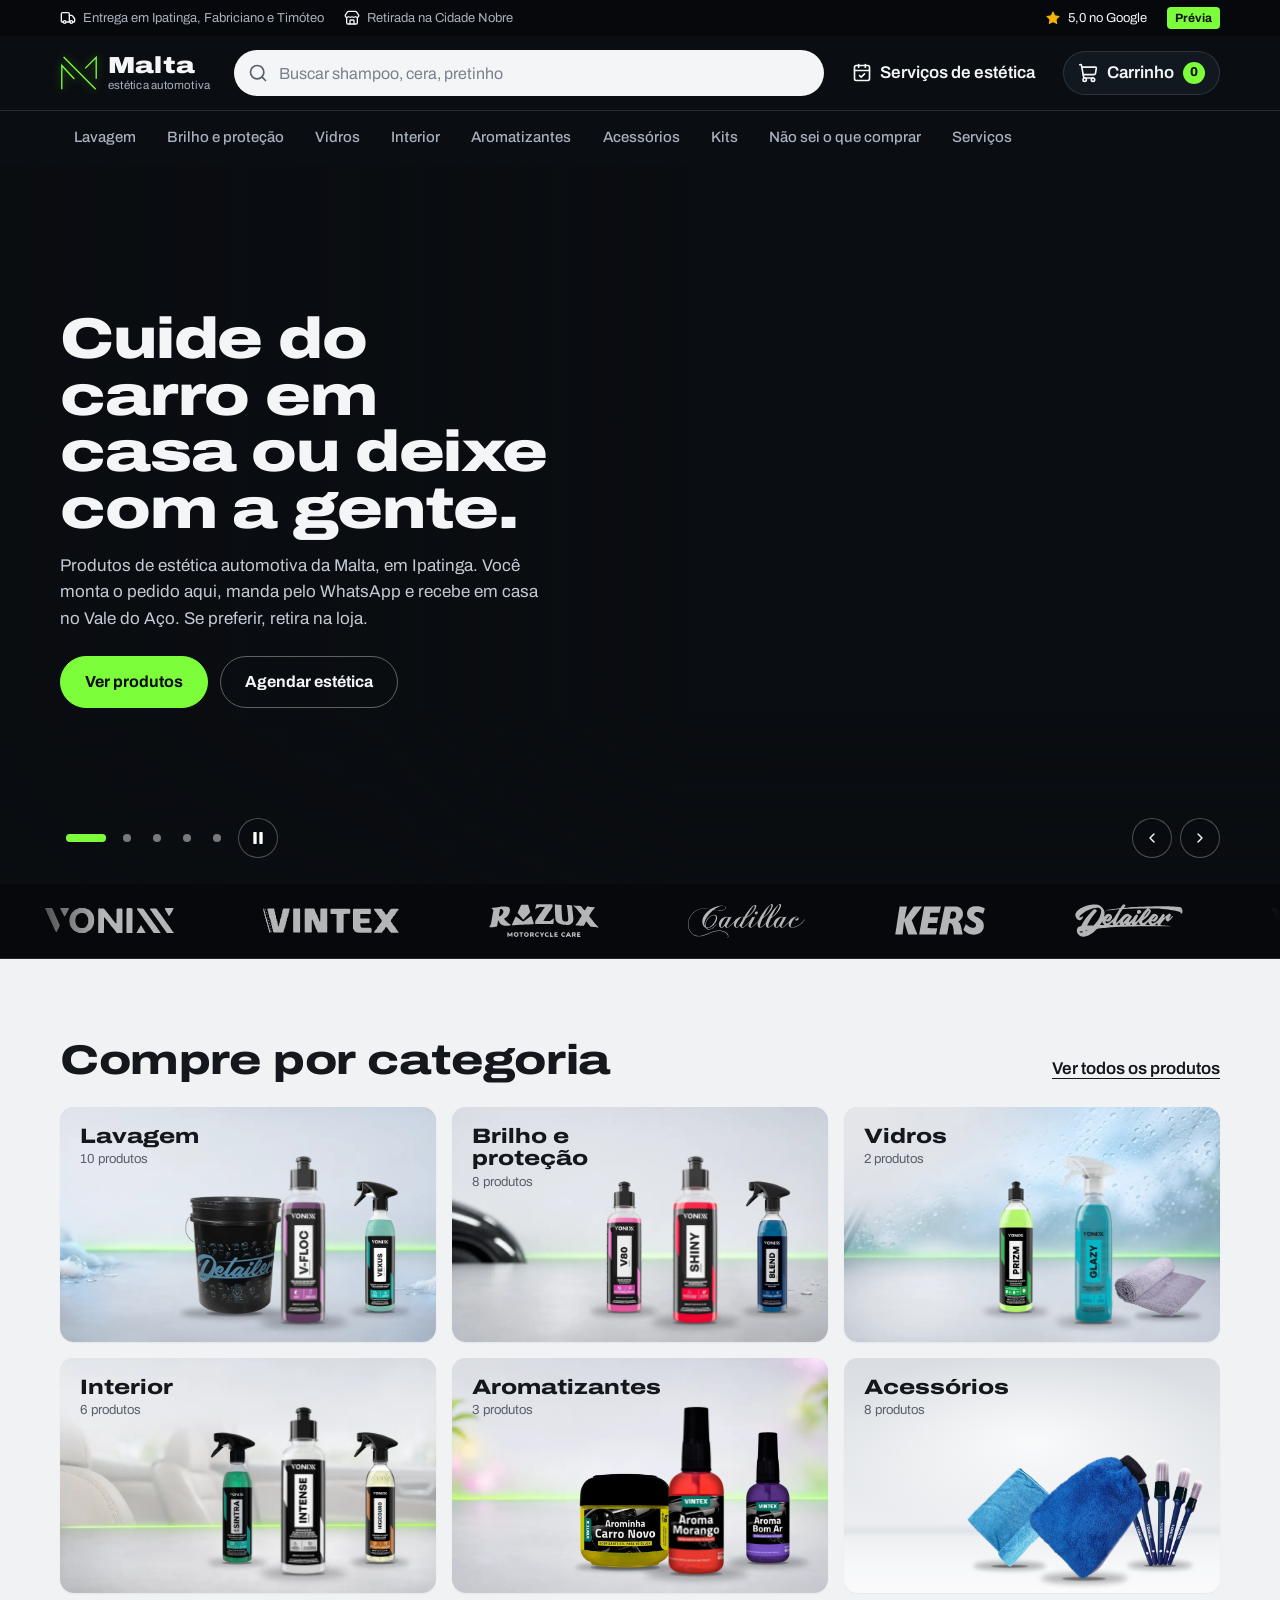
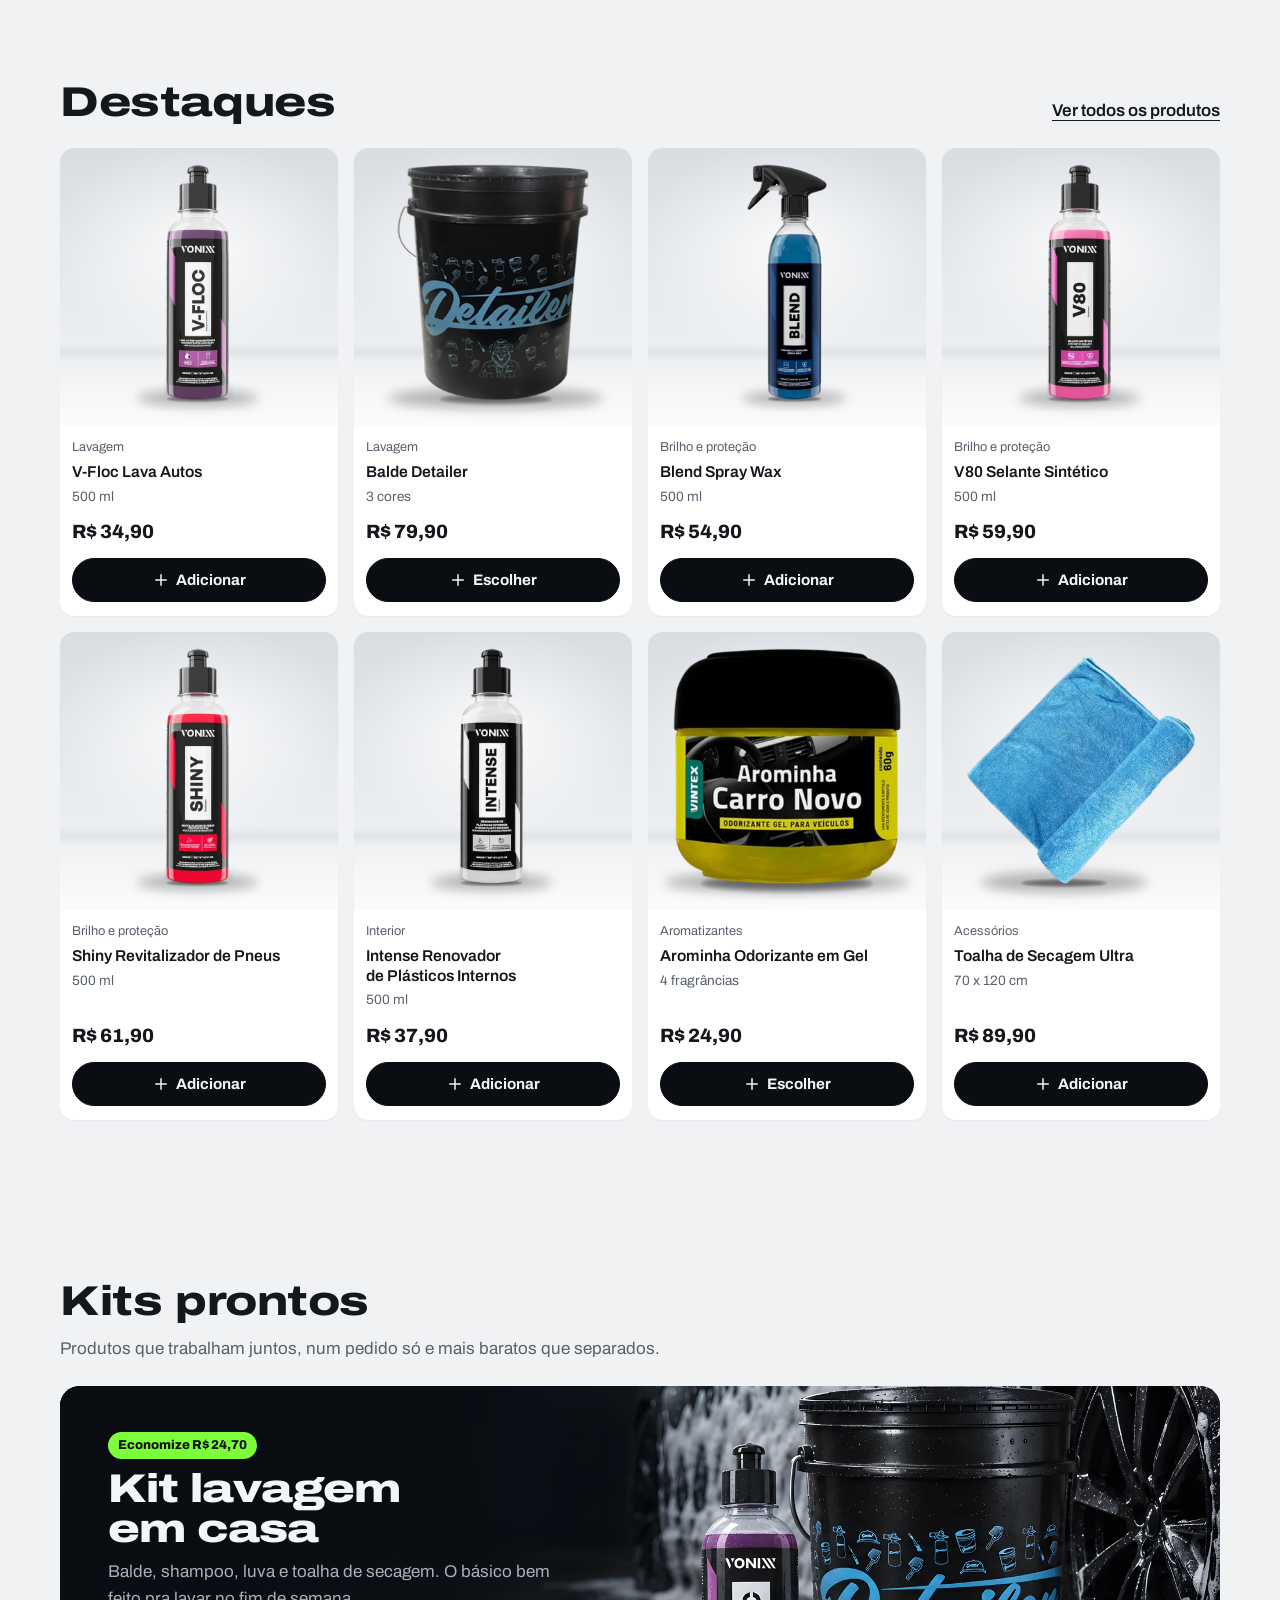
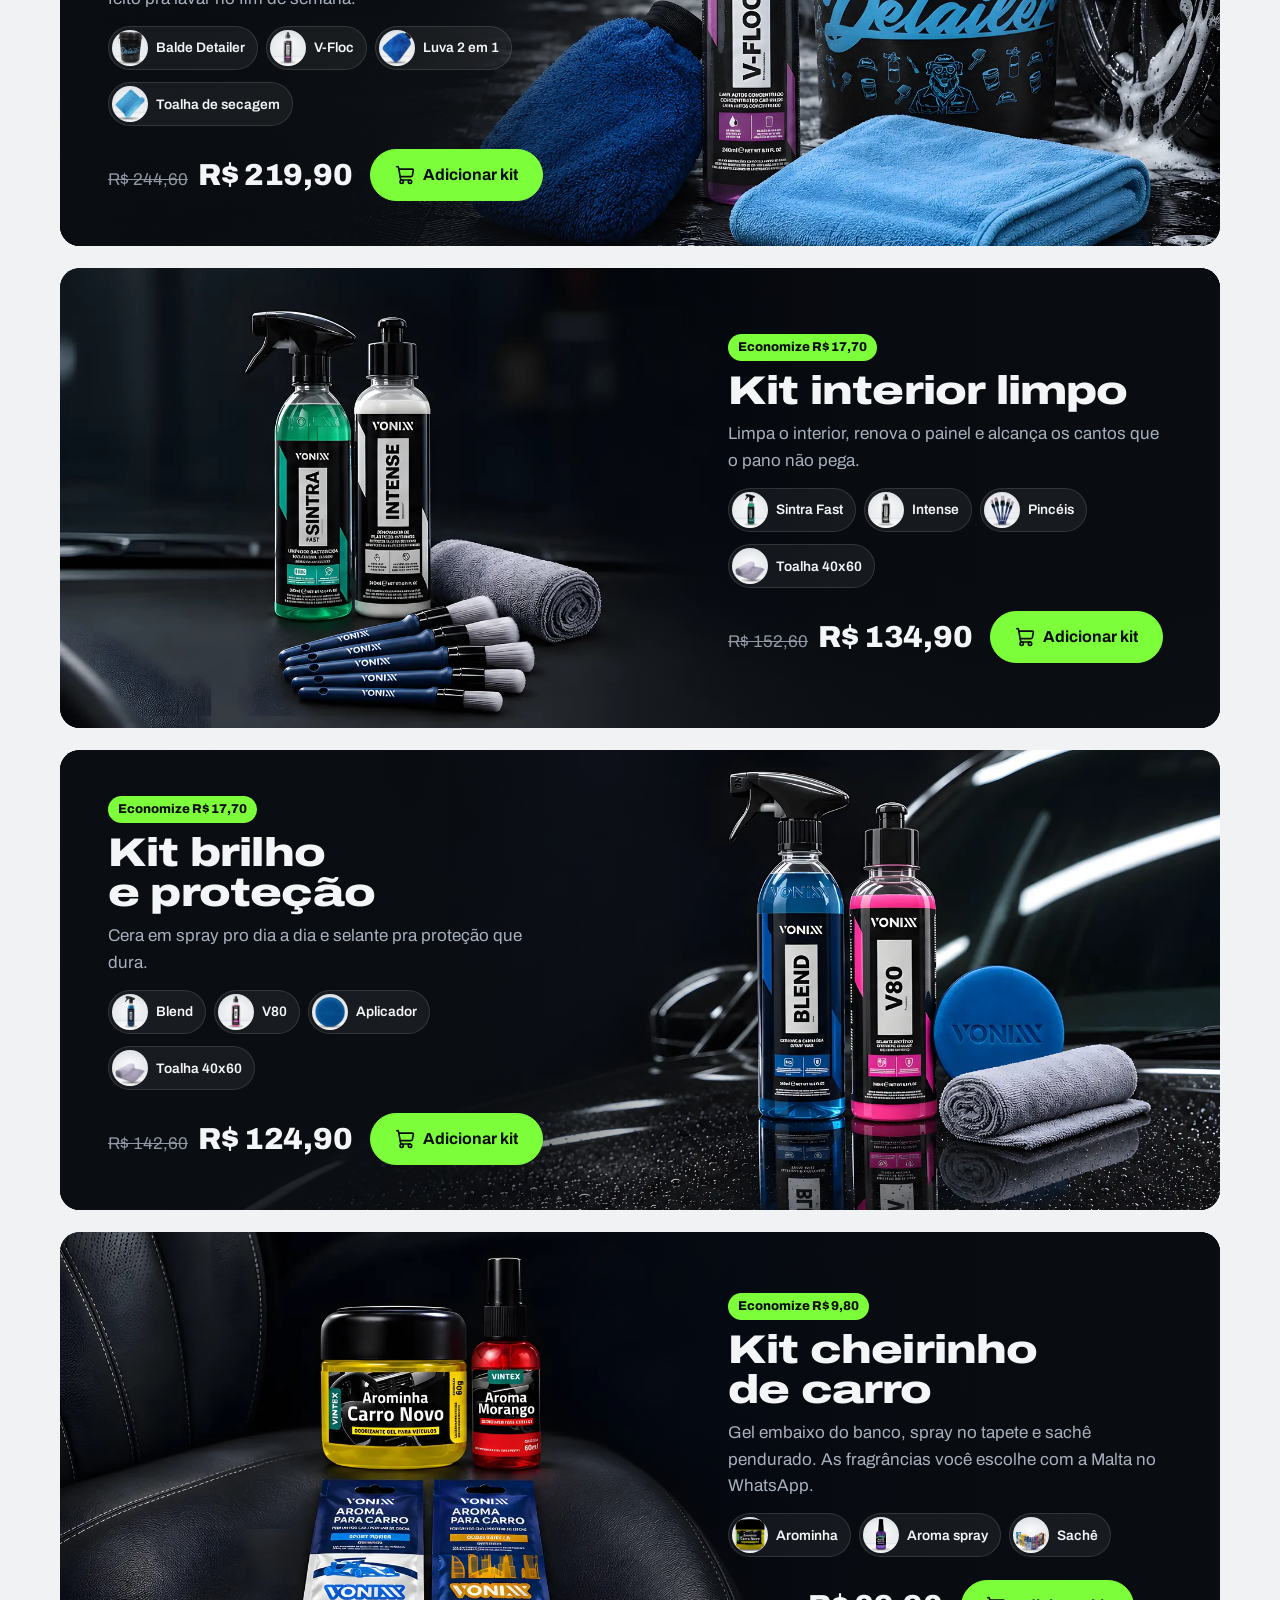
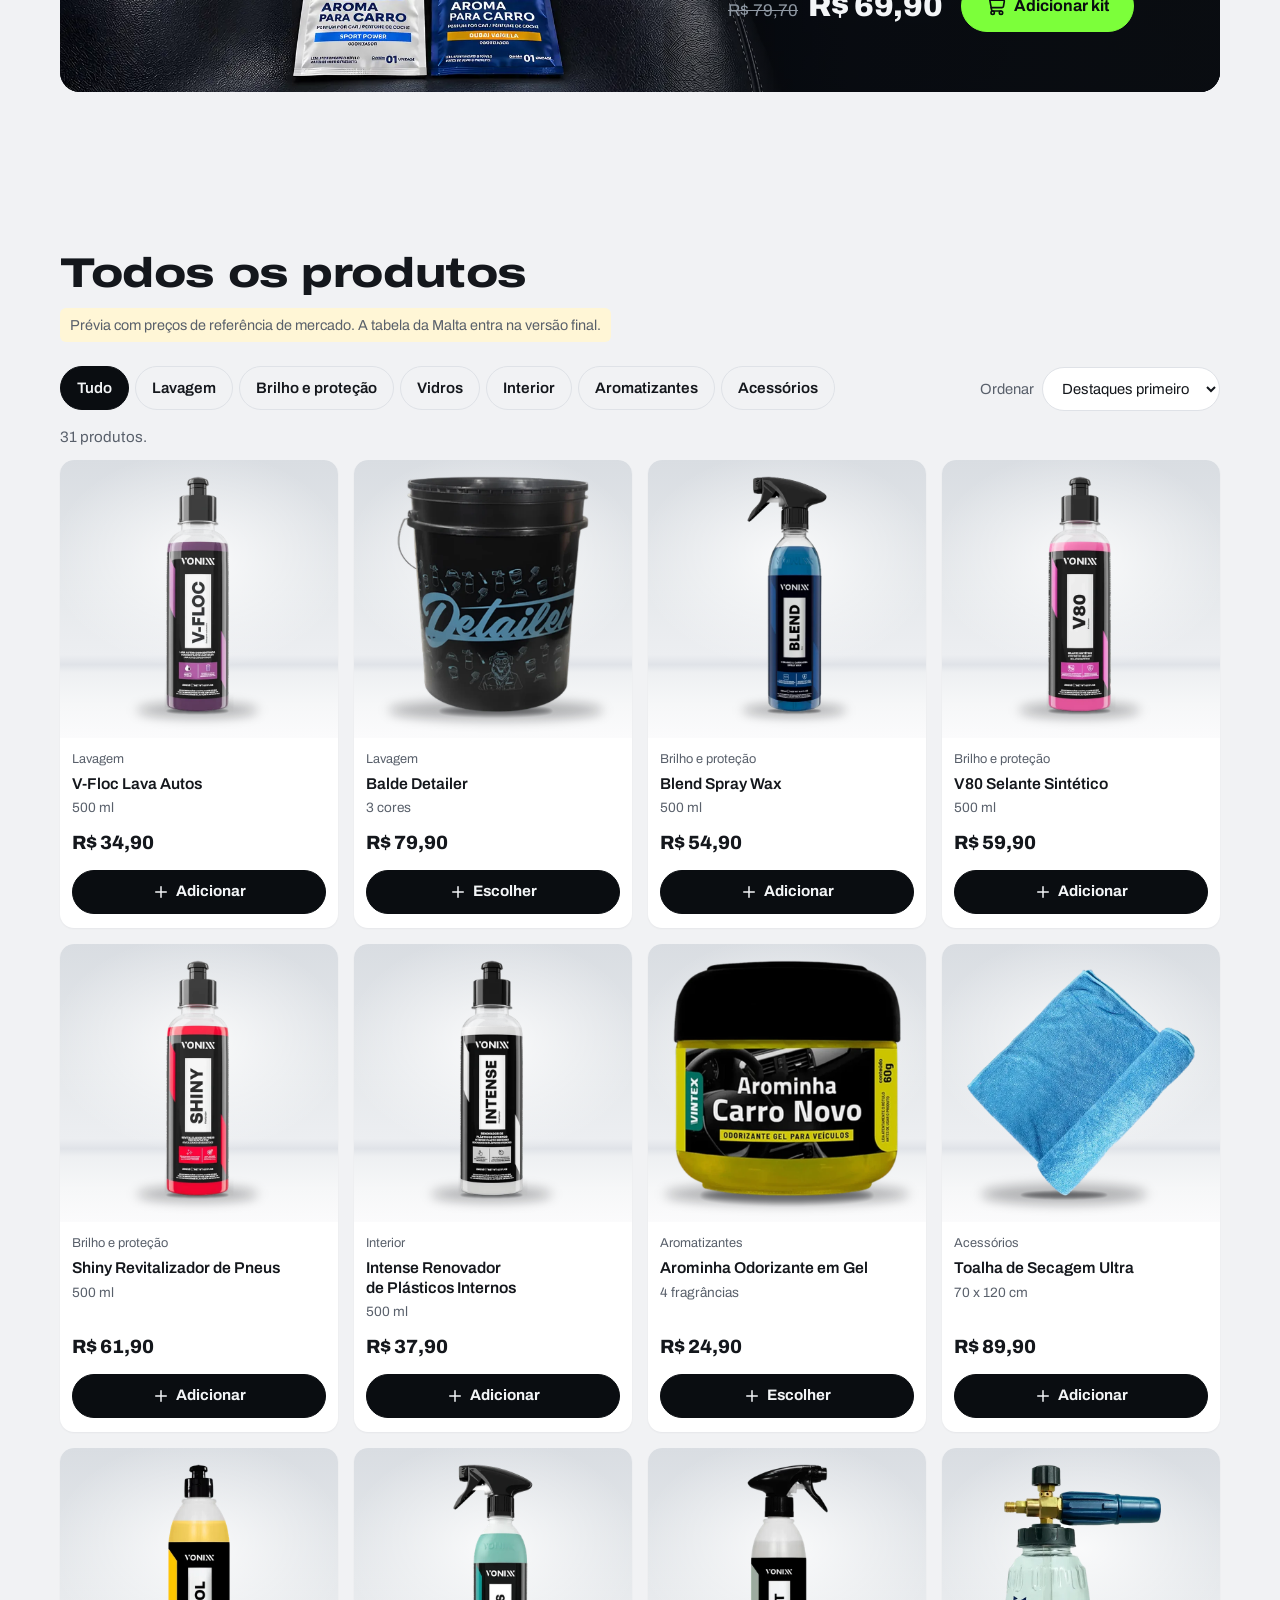
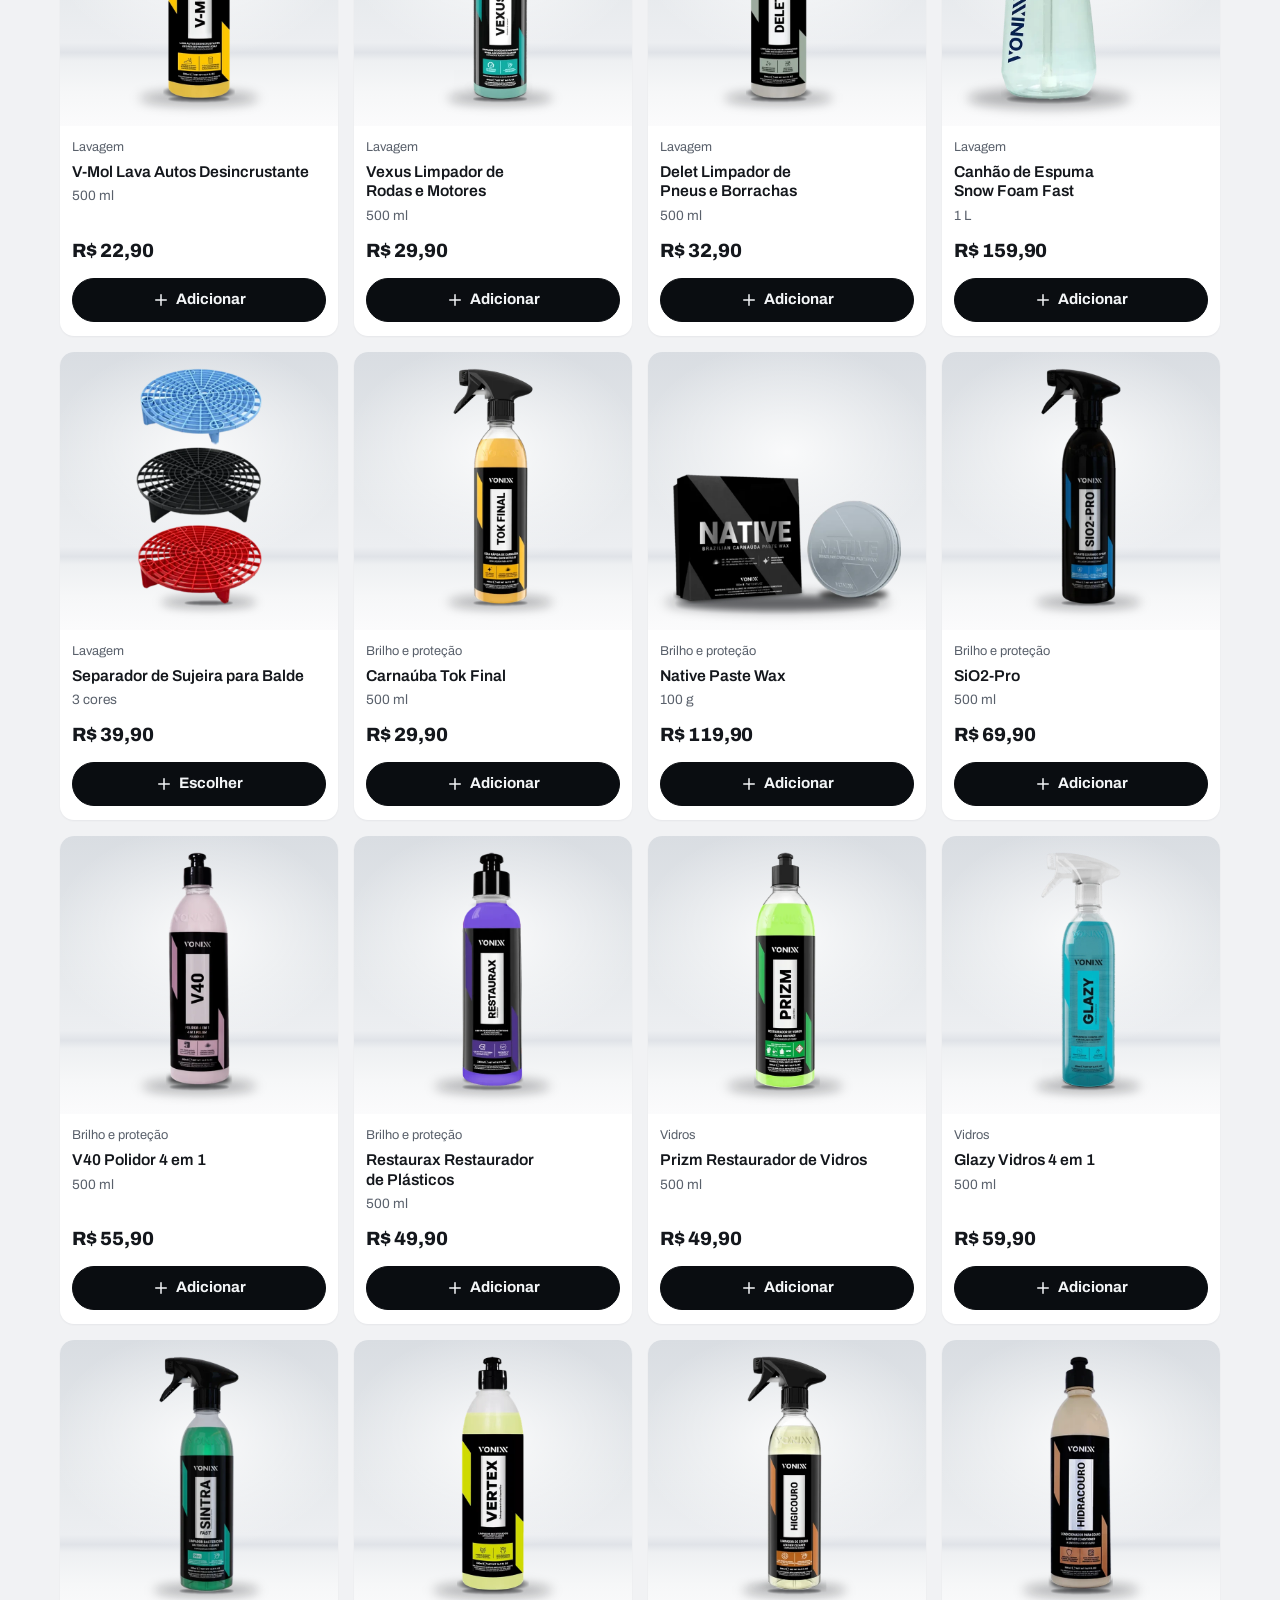
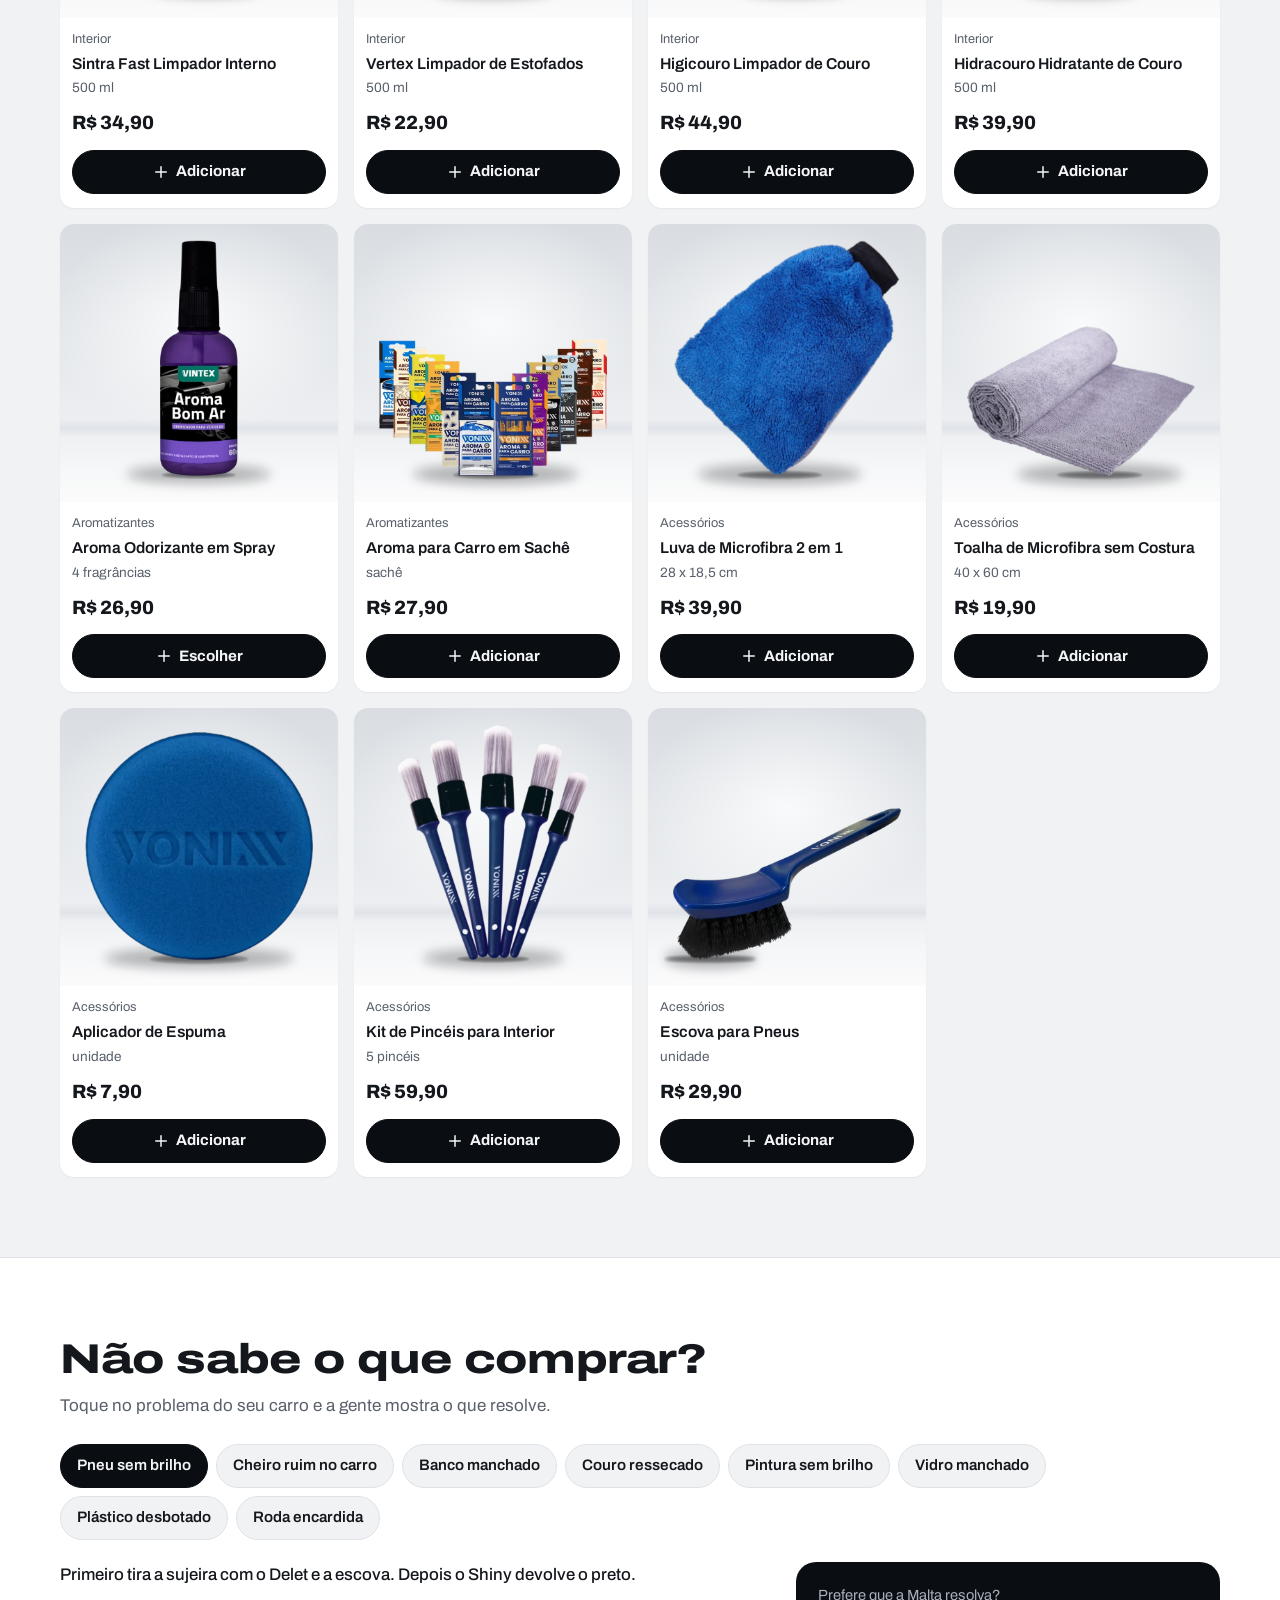
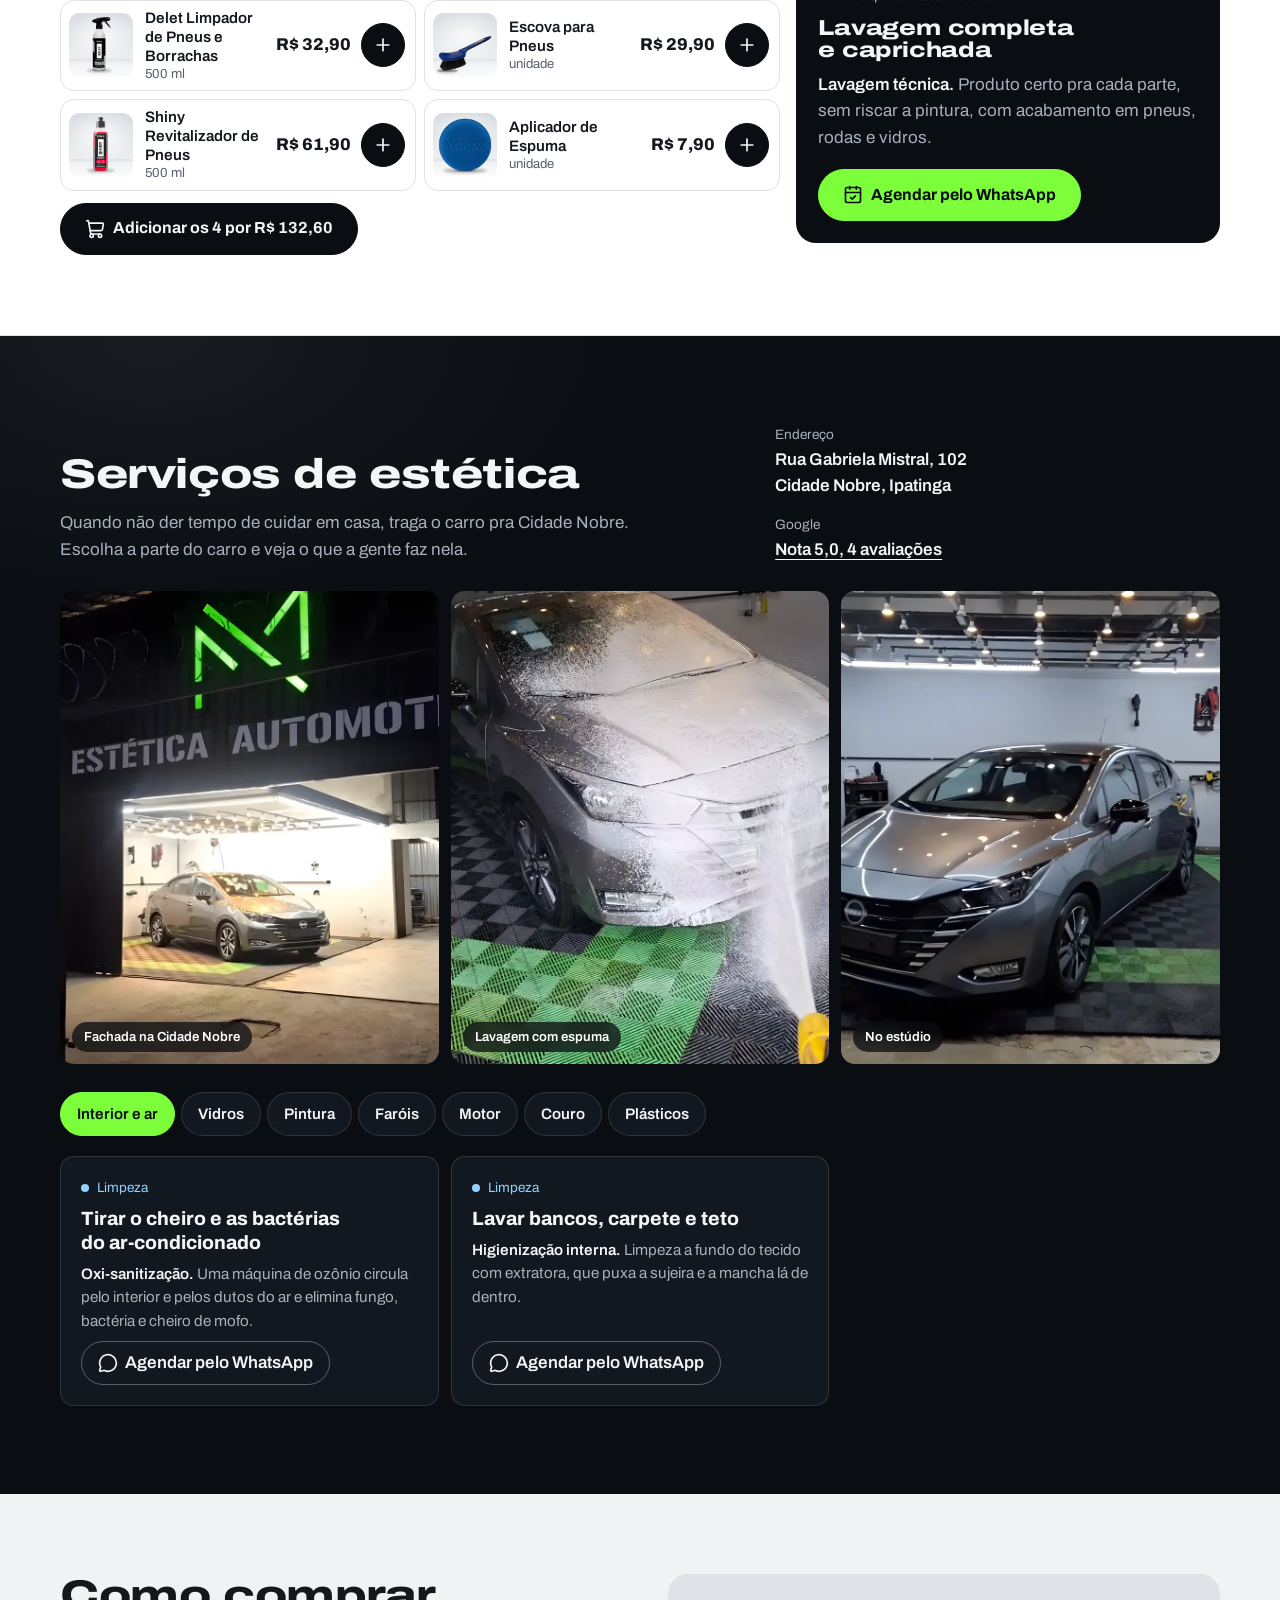
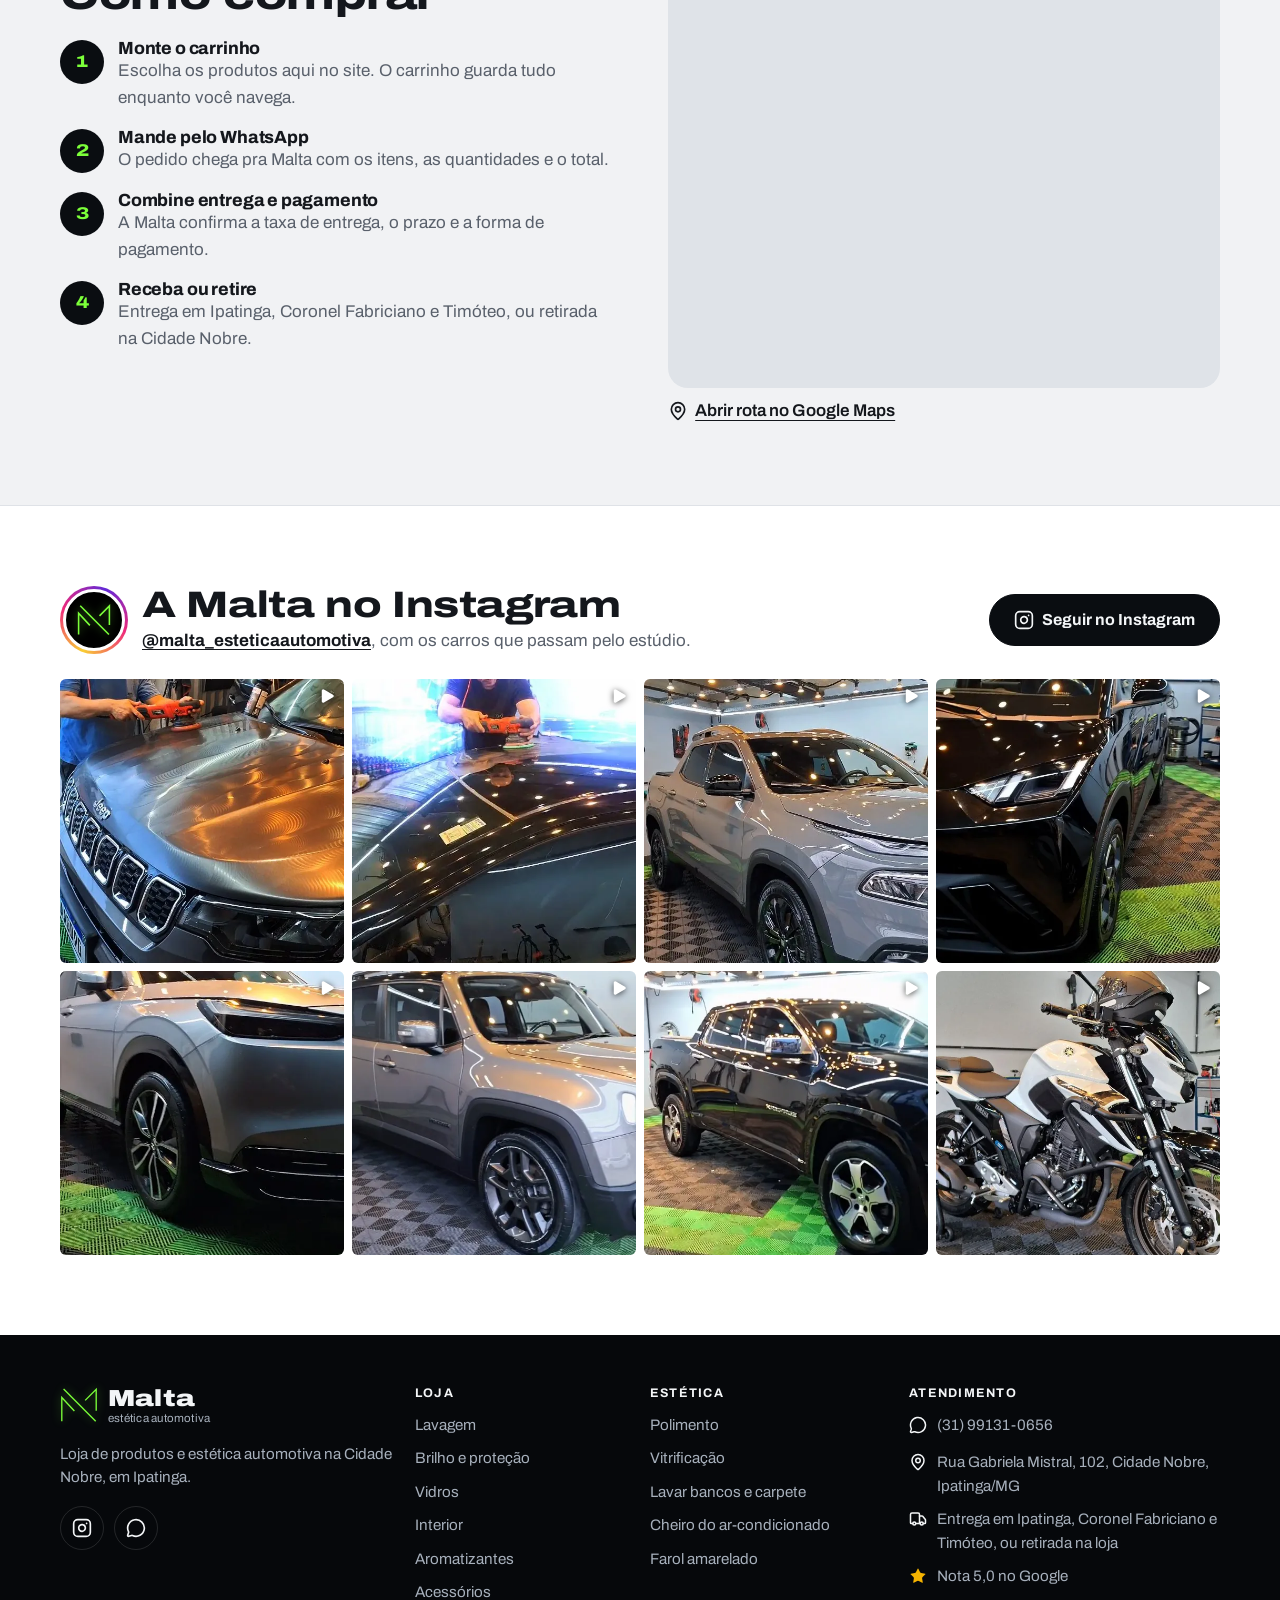
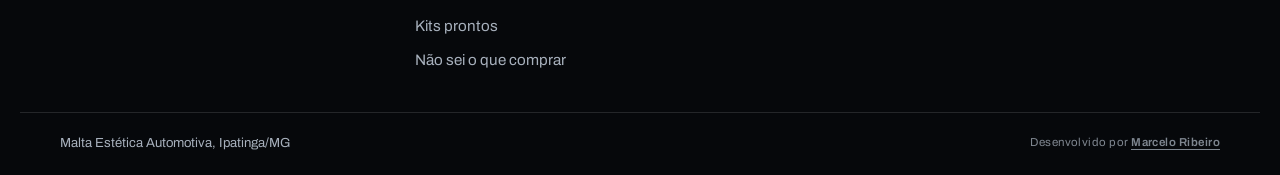
==== commit 9c7b0ab3: "Malta Estetica Automotiva: fundo nas categorias, guia depois da loja e sombra contida" ====
--- a/index.html
+++ b/index.html
@@ -14,7 +14,7 @@
   <link href="https://fonts.googleapis.com/css2?family=Archivo:wdth,wght@62..125,400..900&display=swap" rel="stylesheet">
   <link rel="preload" as="image" href="assets/img/topo/topo-computador-1400.webp" imagesrcset="assets/img/topo/topo-computador-1400.webp 1400w, assets/img/topo/topo-computador.webp 2400w" imagesizes="100vw" type="image/webp" media="(min-width: 900px)">
   <link rel="preload" as="image" href="assets/img/topo/topo-celular.webp" type="image/webp" media="(max-width: 899px)">
-  <link rel="stylesheet" href="assets/css/loja.css?v=4">
+  <link rel="stylesheet" href="assets/css/loja.css?v=5">
   <script type="application/ld+json">
   {"@context":"https://schema.org","@type":"AutoWash","name":"Malta Estética Automotiva","telephone":"+55 31 99131-0656",
    "address":{"@type":"PostalAddress","streetAddress":"Rua Gabriela Mistral, 102, Cidade Nobre","addressLocality":"Ipatinga","addressRegion":"MG","postalCode":"35162-417","addressCountry":"BR"},
@@ -229,17 +229,6 @@
       </div>
     </section>
 
-    <section class="secao guia" id="guia" aria-labelledby="titulo-guia">
-      <div class="envolve">
-        <div class="secao__cabeca secao__cabeca--coluna">
-          <h2 id="titulo-guia">Não sabe o que comprar?</h2>
-          <p>Toque no problema do seu carro e a gente mostra o que resolve.</p>
-        </div>
-        <div class="guia__chips" id="guia-chips" role="group" aria-label="Problemas do carro"></div>
-        <div class="guia__resultado" id="guia-resultado" aria-live="polite"></div>
-      </div>
-    </section>
-
     <section class="secao" id="kits" aria-labelledby="titulo-kits">
       <div class="envolve">
         <div class="secao__cabeca secao__cabeca--coluna">
@@ -269,6 +258,17 @@
         </div>
         <p class="loja__status" id="loja-status" aria-live="polite"></p>
         <div class="grade" id="grade-loja"></div>
+      </div>
+    </section>
+
+    <section class="secao guia" id="guia" aria-labelledby="titulo-guia">
+      <div class="envolve">
+        <div class="secao__cabeca secao__cabeca--coluna">
+          <h2 id="titulo-guia">Não sabe o que comprar?</h2>
+          <p>Toque no problema do seu carro e a gente mostra o que resolve.</p>
+        </div>
+        <div class="guia__chips" id="guia-chips" role="group" aria-label="Problemas do carro"></div>
+        <div class="guia__resultado" id="guia-resultado" aria-live="polite"></div>
       </div>
     </section>
 
@@ -423,7 +423,7 @@
 
   <div class="toast" id="toast" role="status" aria-live="polite"></div>
 
-  <script src="assets/js/catalogo.js?v=4"></script>
-  <script src="assets/js/loja.js?v=4"></script>
+  <script src="assets/js/catalogo.js?v=5"></script>
+  <script src="assets/js/loja.js?v=5"></script>
 </body>
 </html>
--- a/assets/css/loja.css
+++ b/assets/css/loja.css
@@ -251,7 +251,10 @@
   box-shadow: 0 1px 2px rgba(16, 24, 40, .05); transition: box-shadow .25s ease;
 }
 .categoria:hover { box-shadow: 0 14px 34px rgba(16, 24, 40, .14); }
-.categoria__cena { position: absolute; inset: 0; }
+/* fundo: arte clara por categoria (chão no terço de baixo); o --estudio fica por baixo enquanto ela carrega */
+.categoria__fundo { position: absolute; inset: 0; width: 100%; height: 100%; object-fit: cover; object-position: 50% 100%; transition: scale .8s cubic-bezier(.2, .7, .2, 1); }
+.categoria:hover .categoria__fundo { scale: 1.04; }
+.categoria__cena { position: absolute; inset: 0; z-index: 1; }
 /* --h é a altura do produto no bloco; --k (do catálogo) encolhe produto largo, como pote e toalha */
 .categoria__cena img {
   --h: 72%;
@@ -264,7 +267,7 @@
 .categoria:hover .categoria__cena img:nth-child(3) { transform: scale(1.05); }
 .categoria:hover .categoria__cena img:nth-child(1) { transform: translateX(-4%); }
 .categoria:hover .categoria__cena img:nth-child(2) { transform: translateX(4%); }
-.categoria__txt { position: absolute; z-index: 2; left: 14px; top: 12px; right: 14px; display: flex; flex-direction: column; }
+.categoria__txt { position: absolute; z-index: 3; left: 14px; top: 12px; right: 14px; display: flex; flex-direction: column; }
 .categoria__nome { font-stretch: var(--largo); font-weight: 800; font-size: 1.05rem; line-height: 1.1; }
 .categoria__qtd { font-size: .82rem; color: var(--suave); margin-top: 2px; }
 
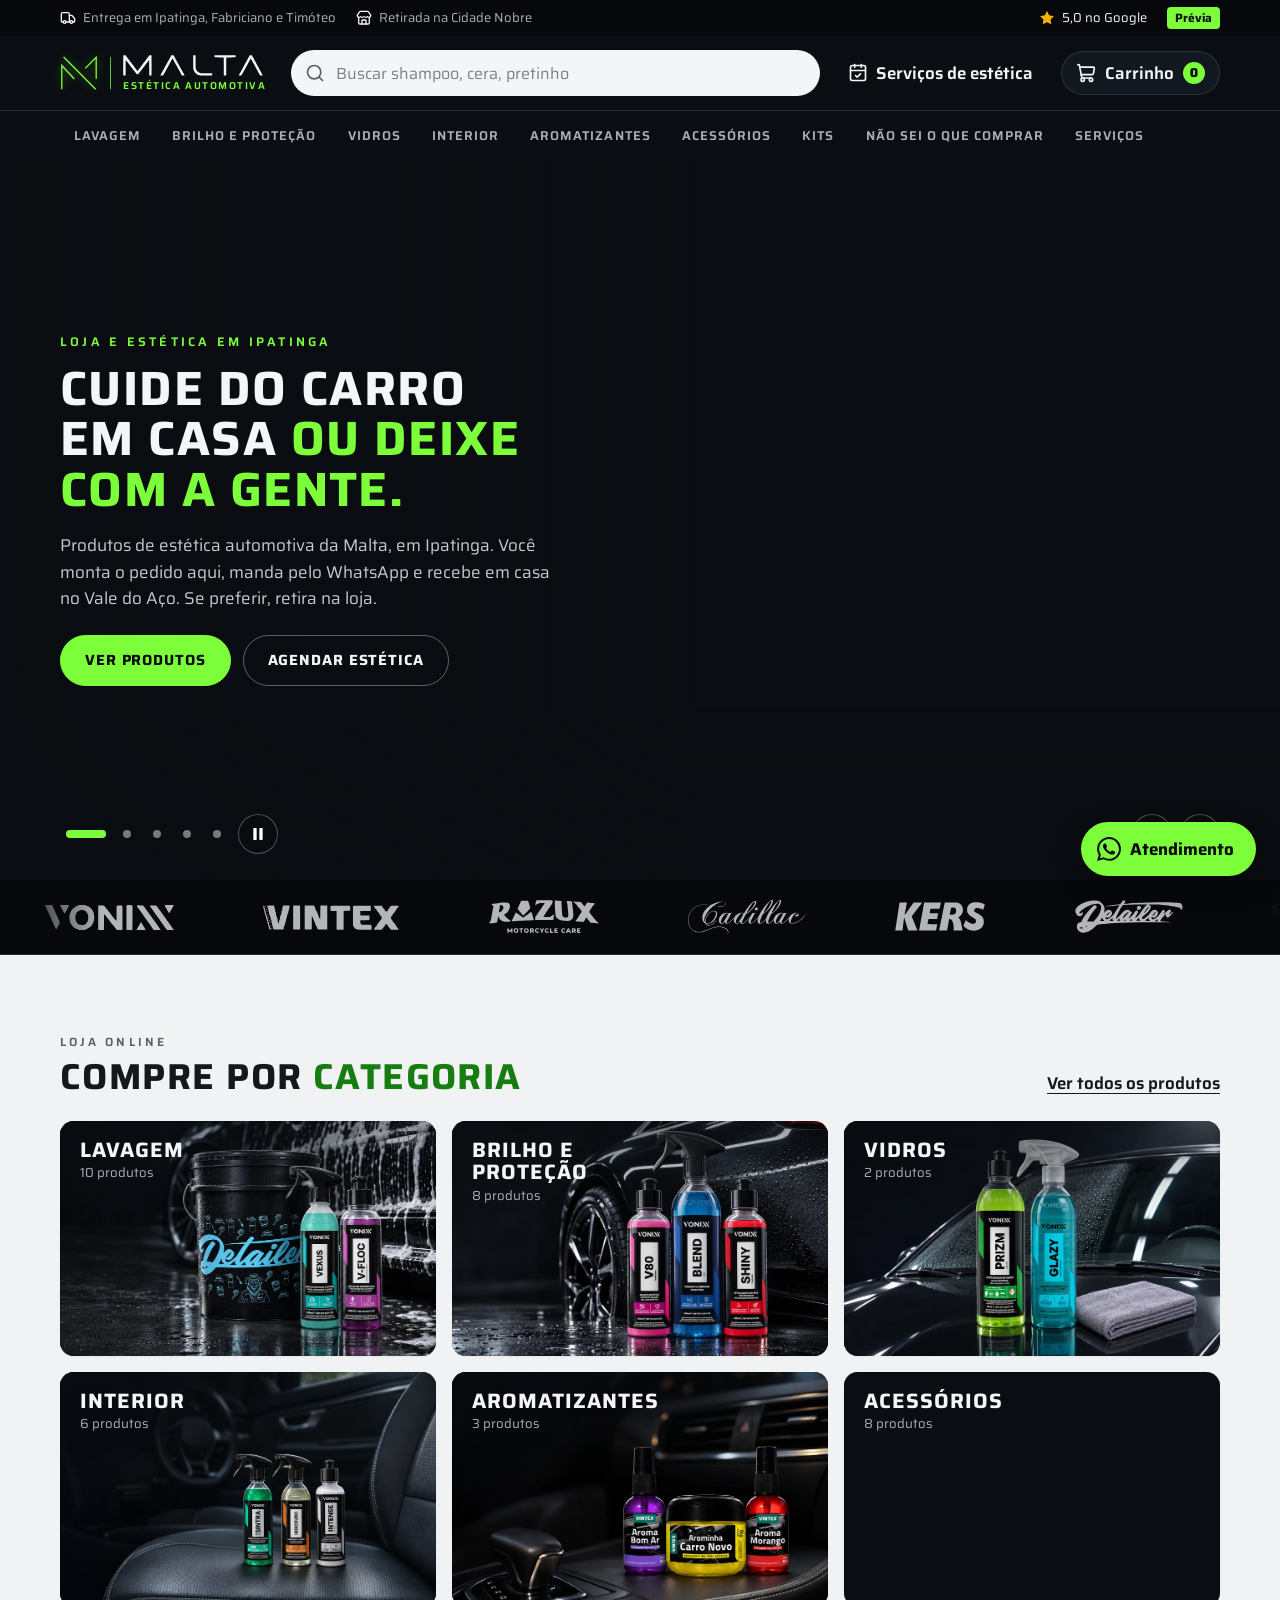
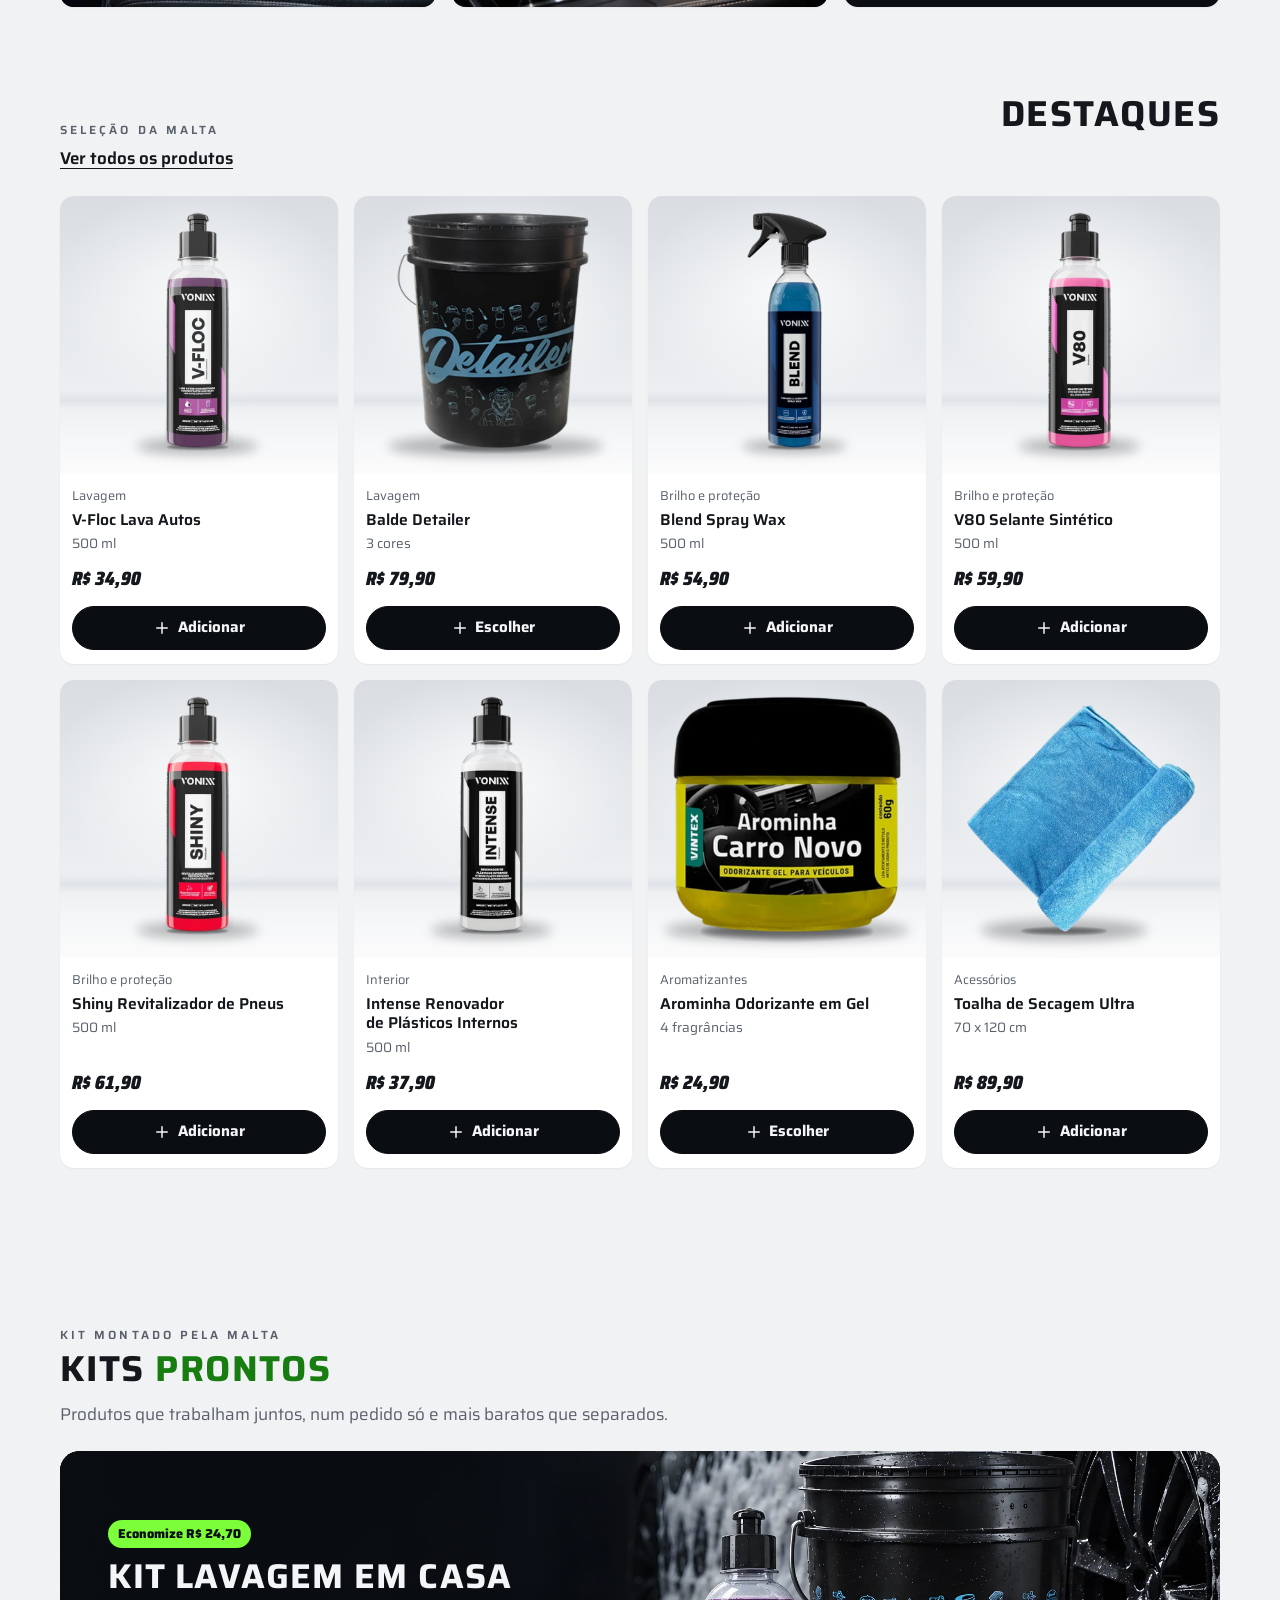
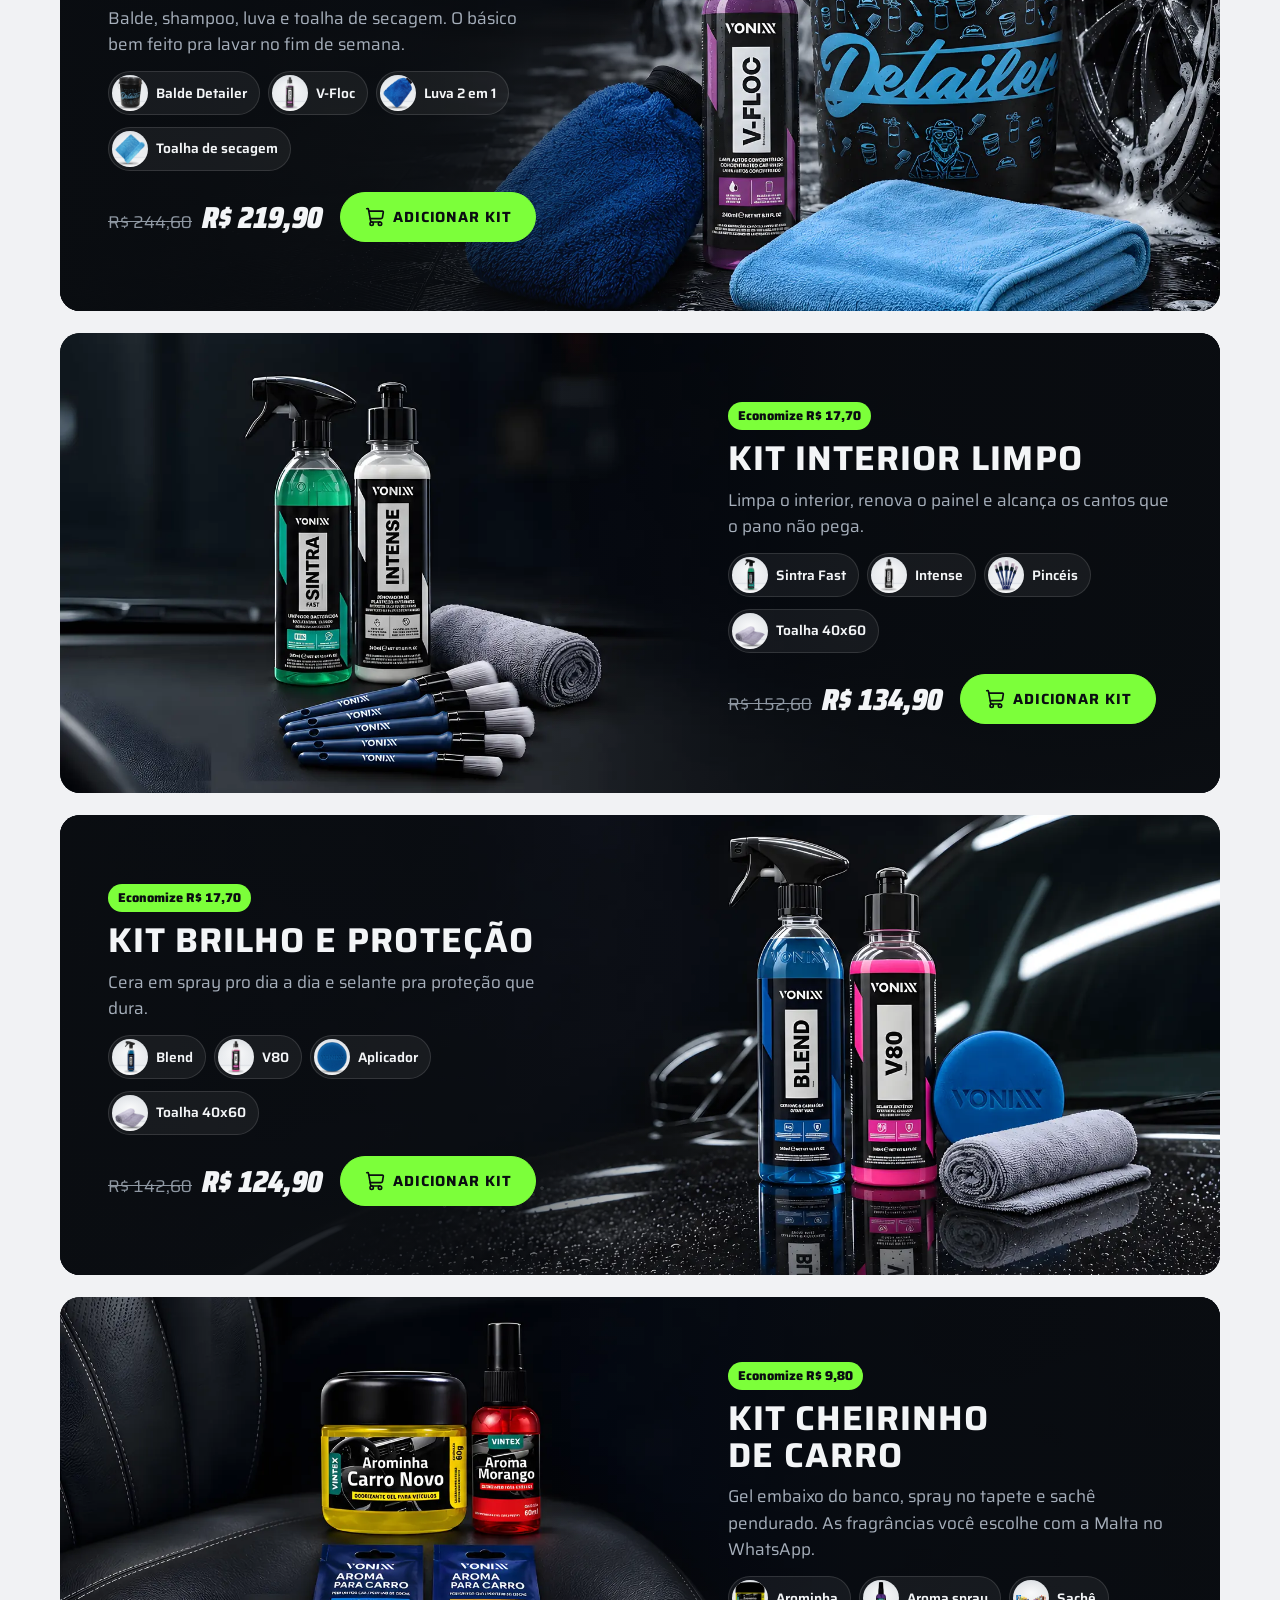
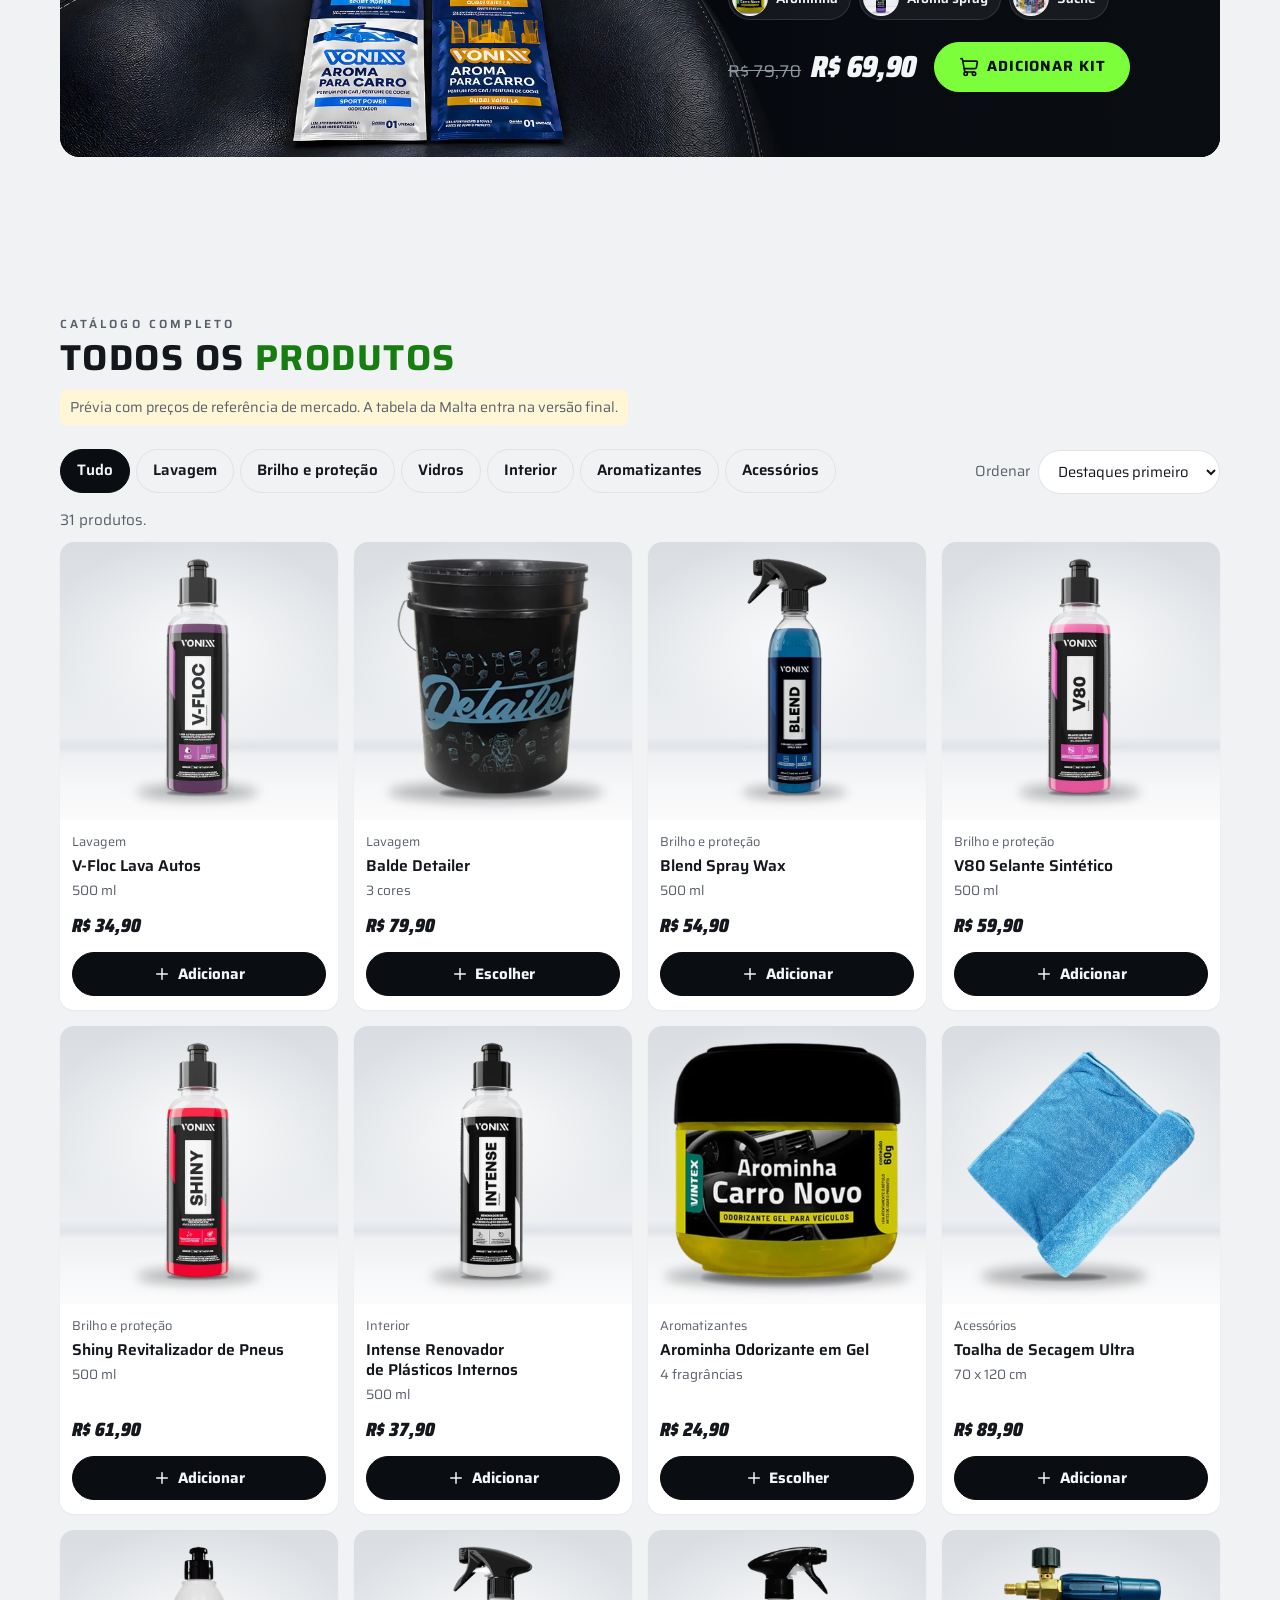
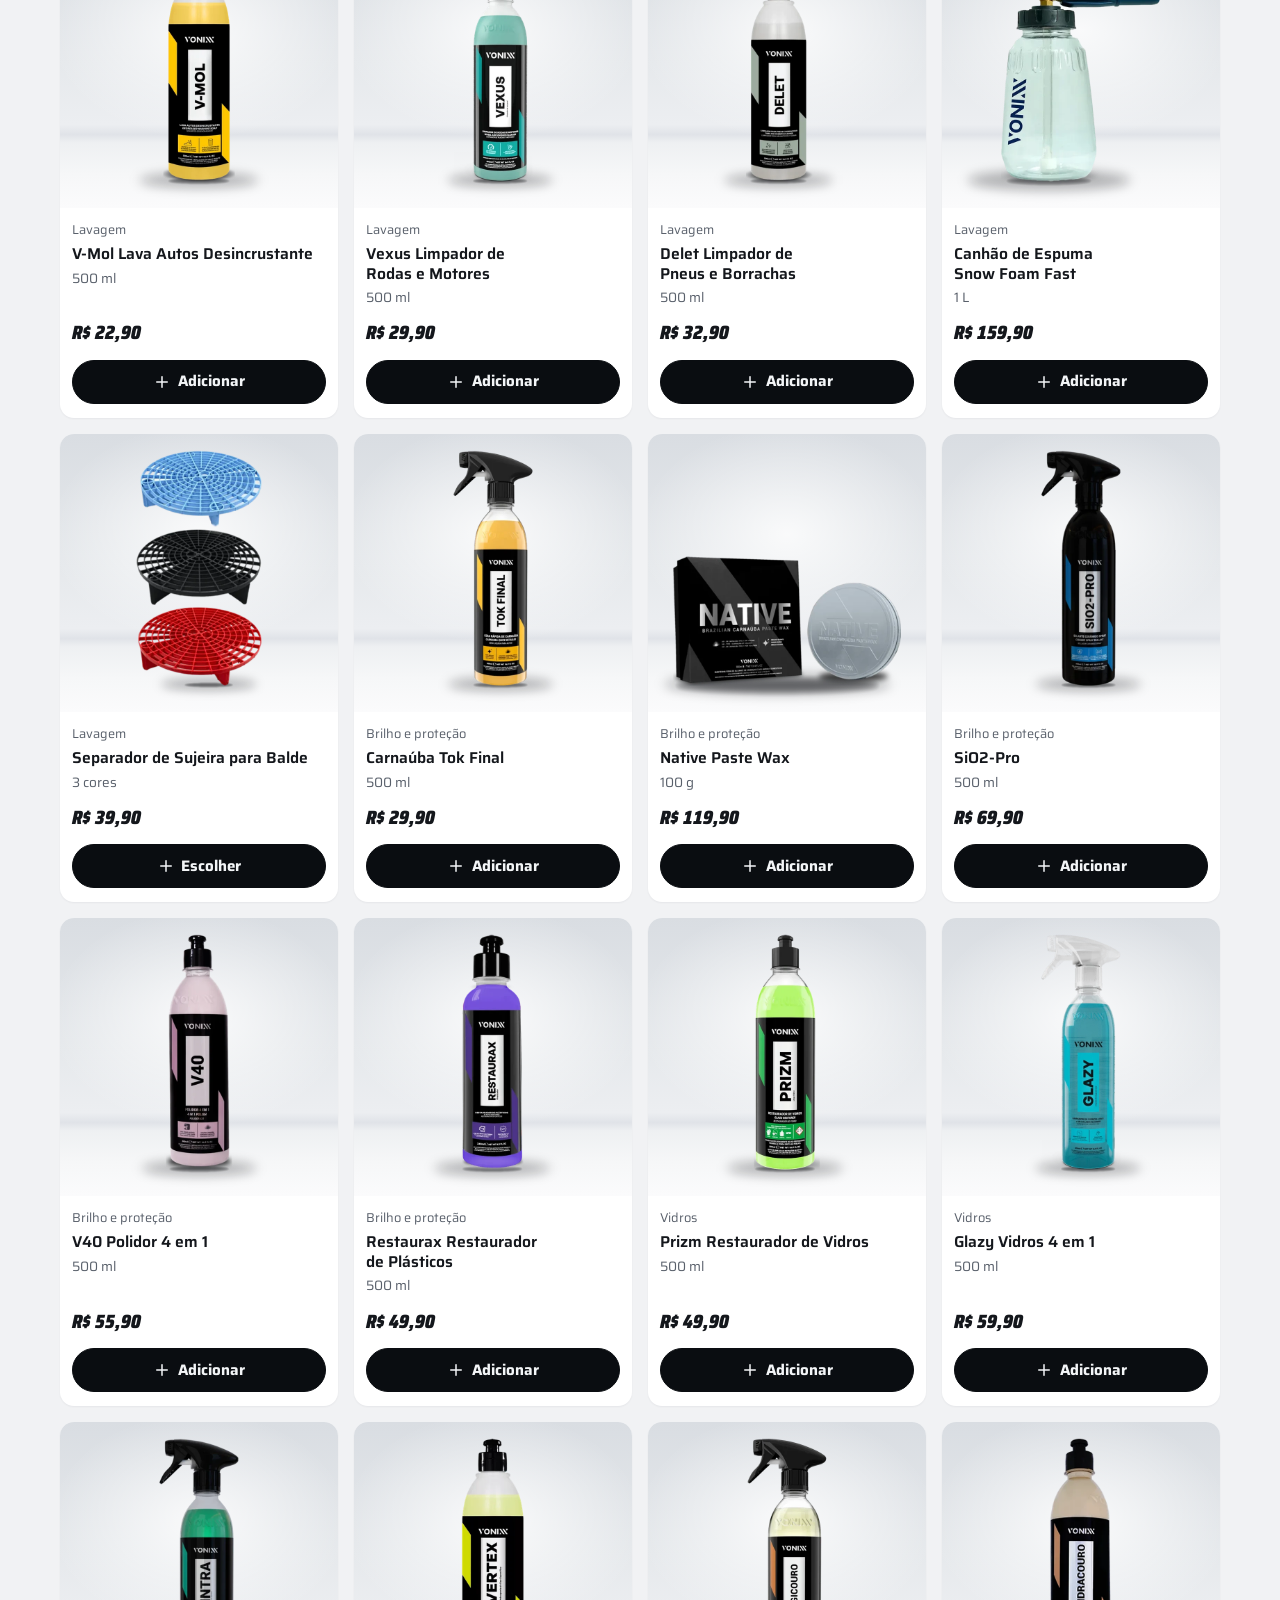
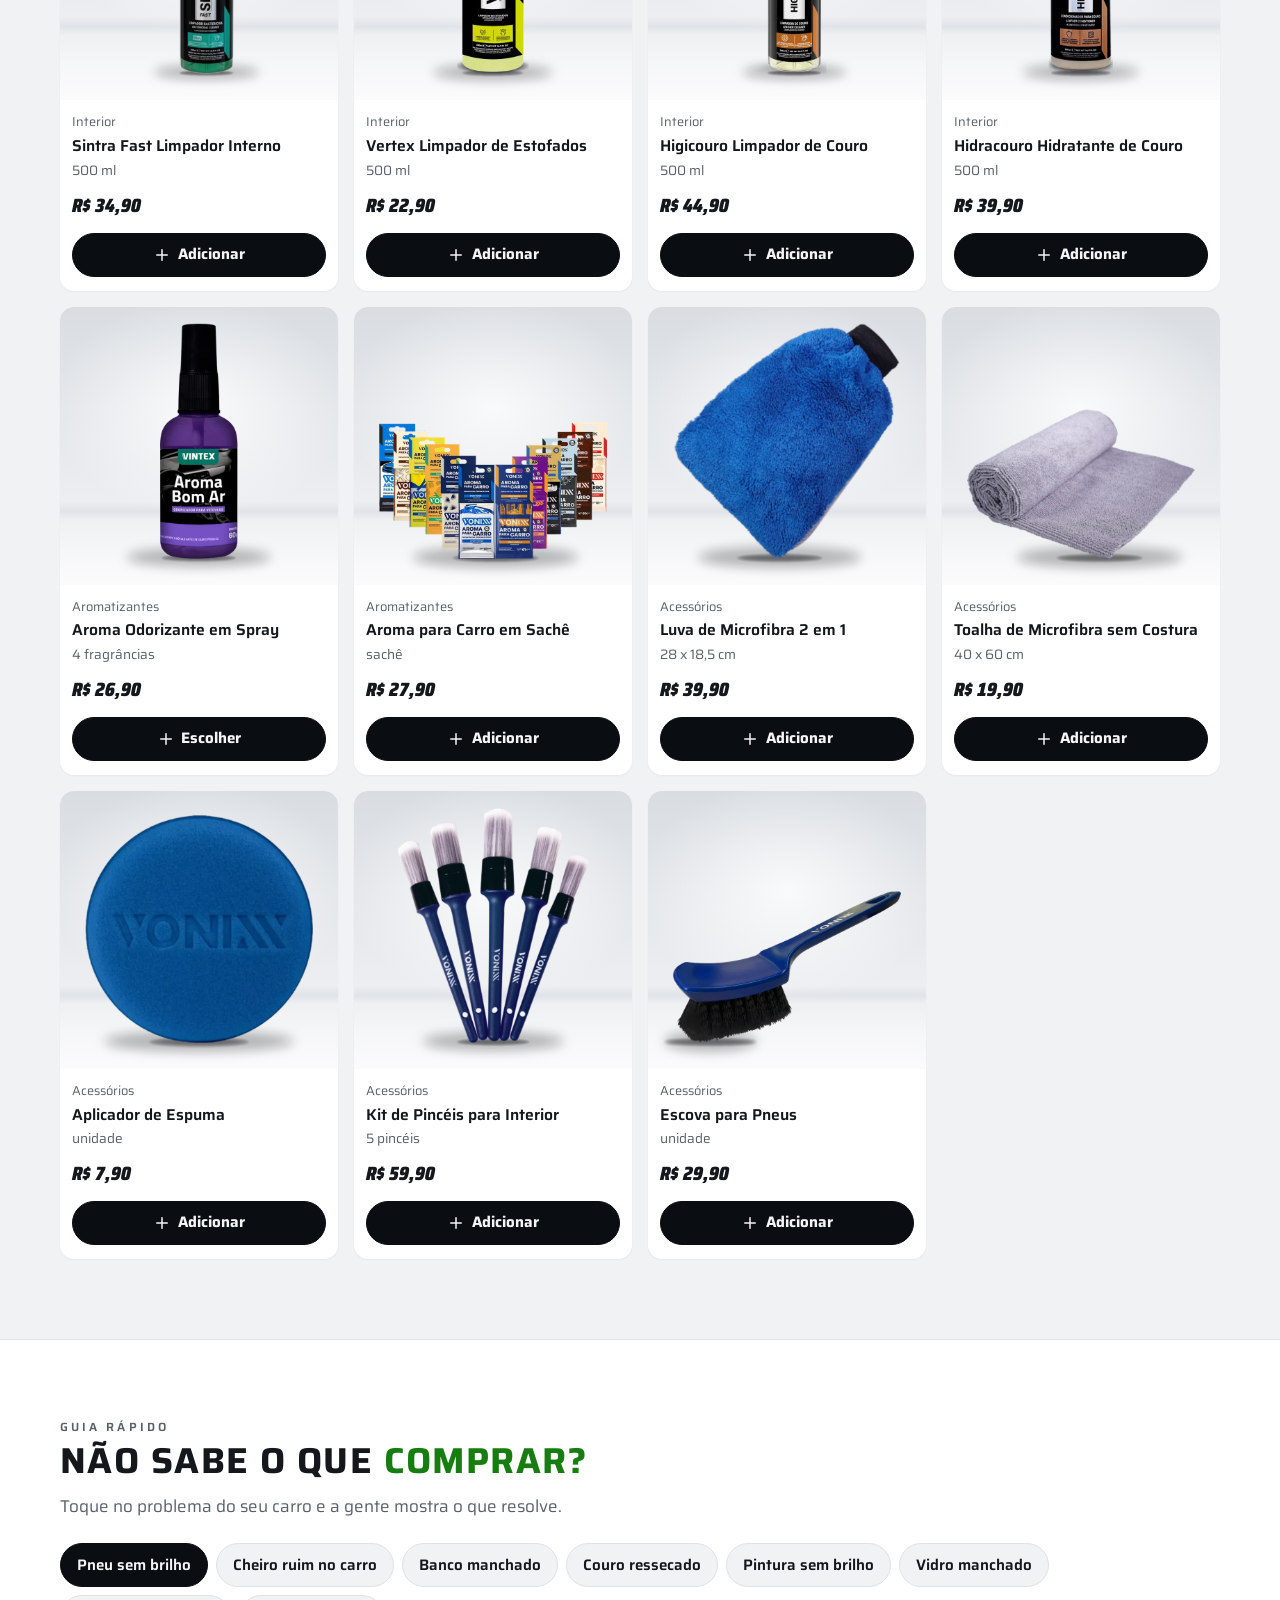
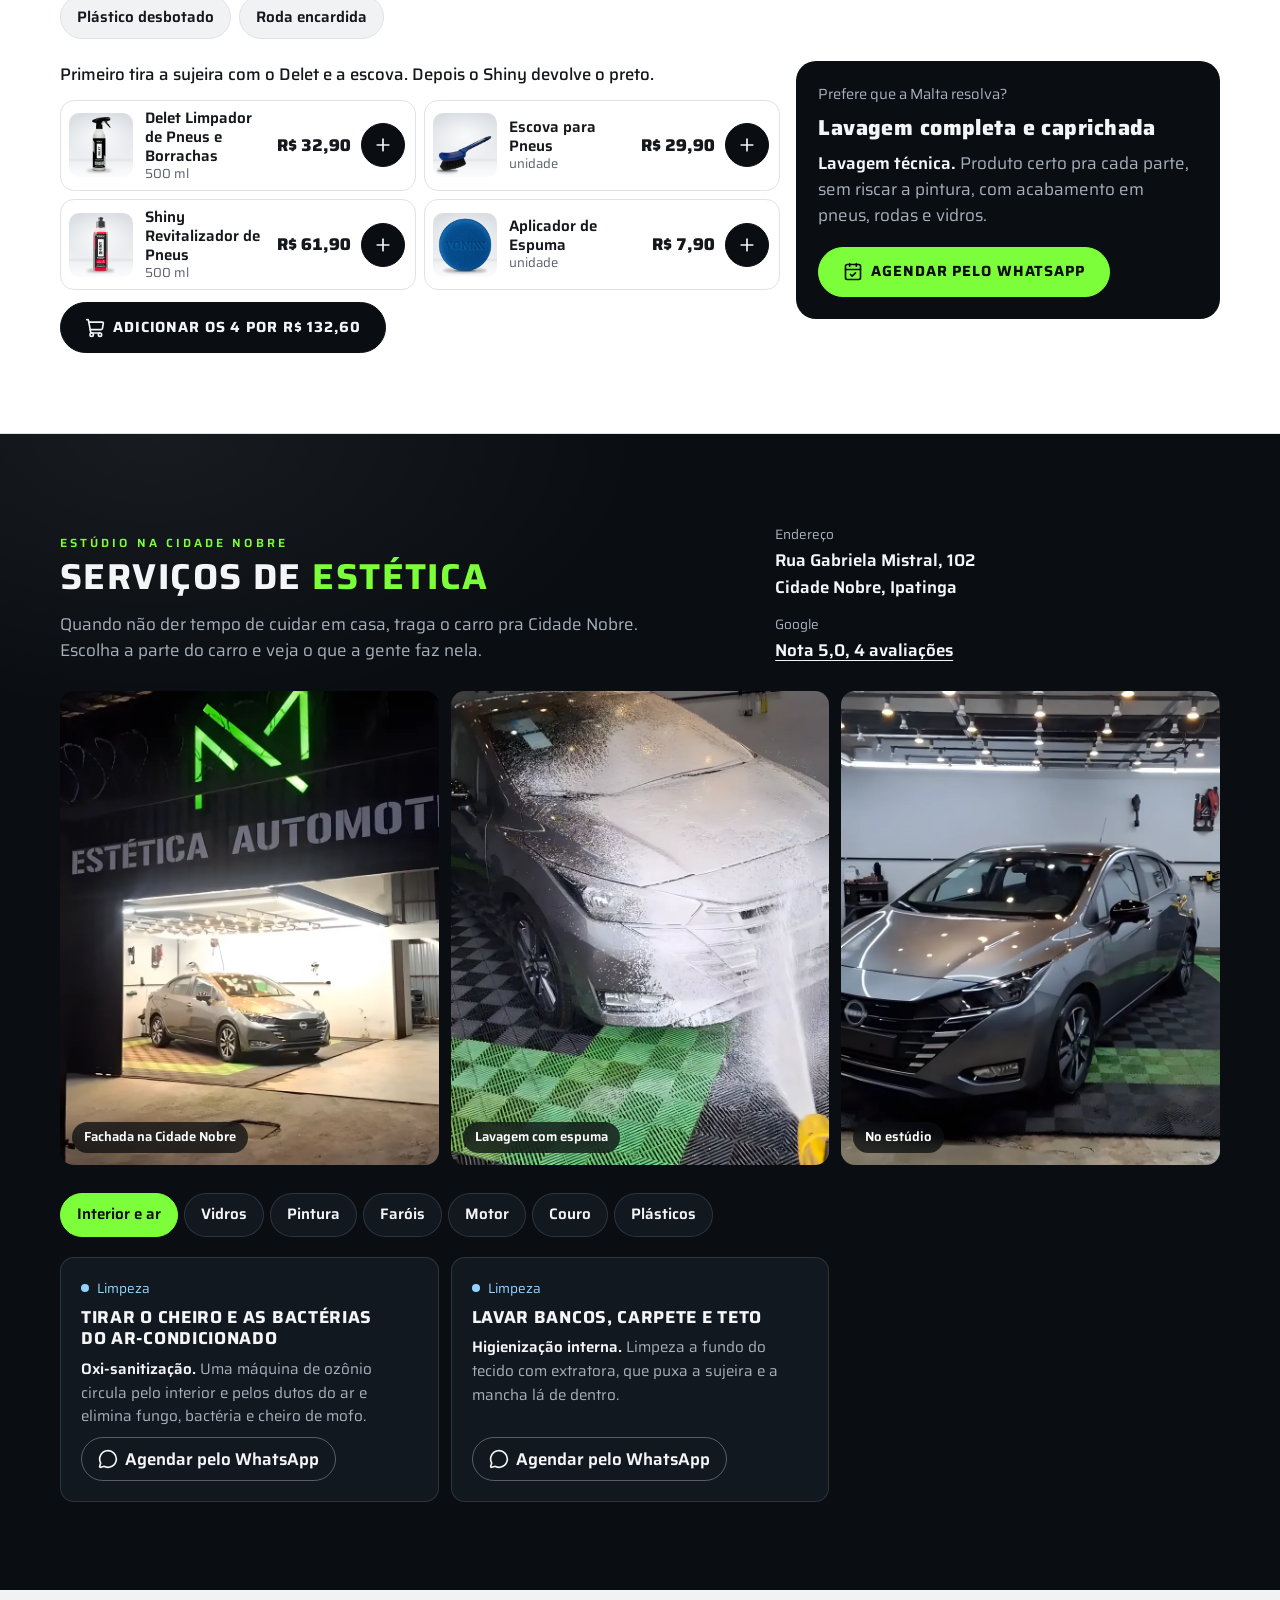
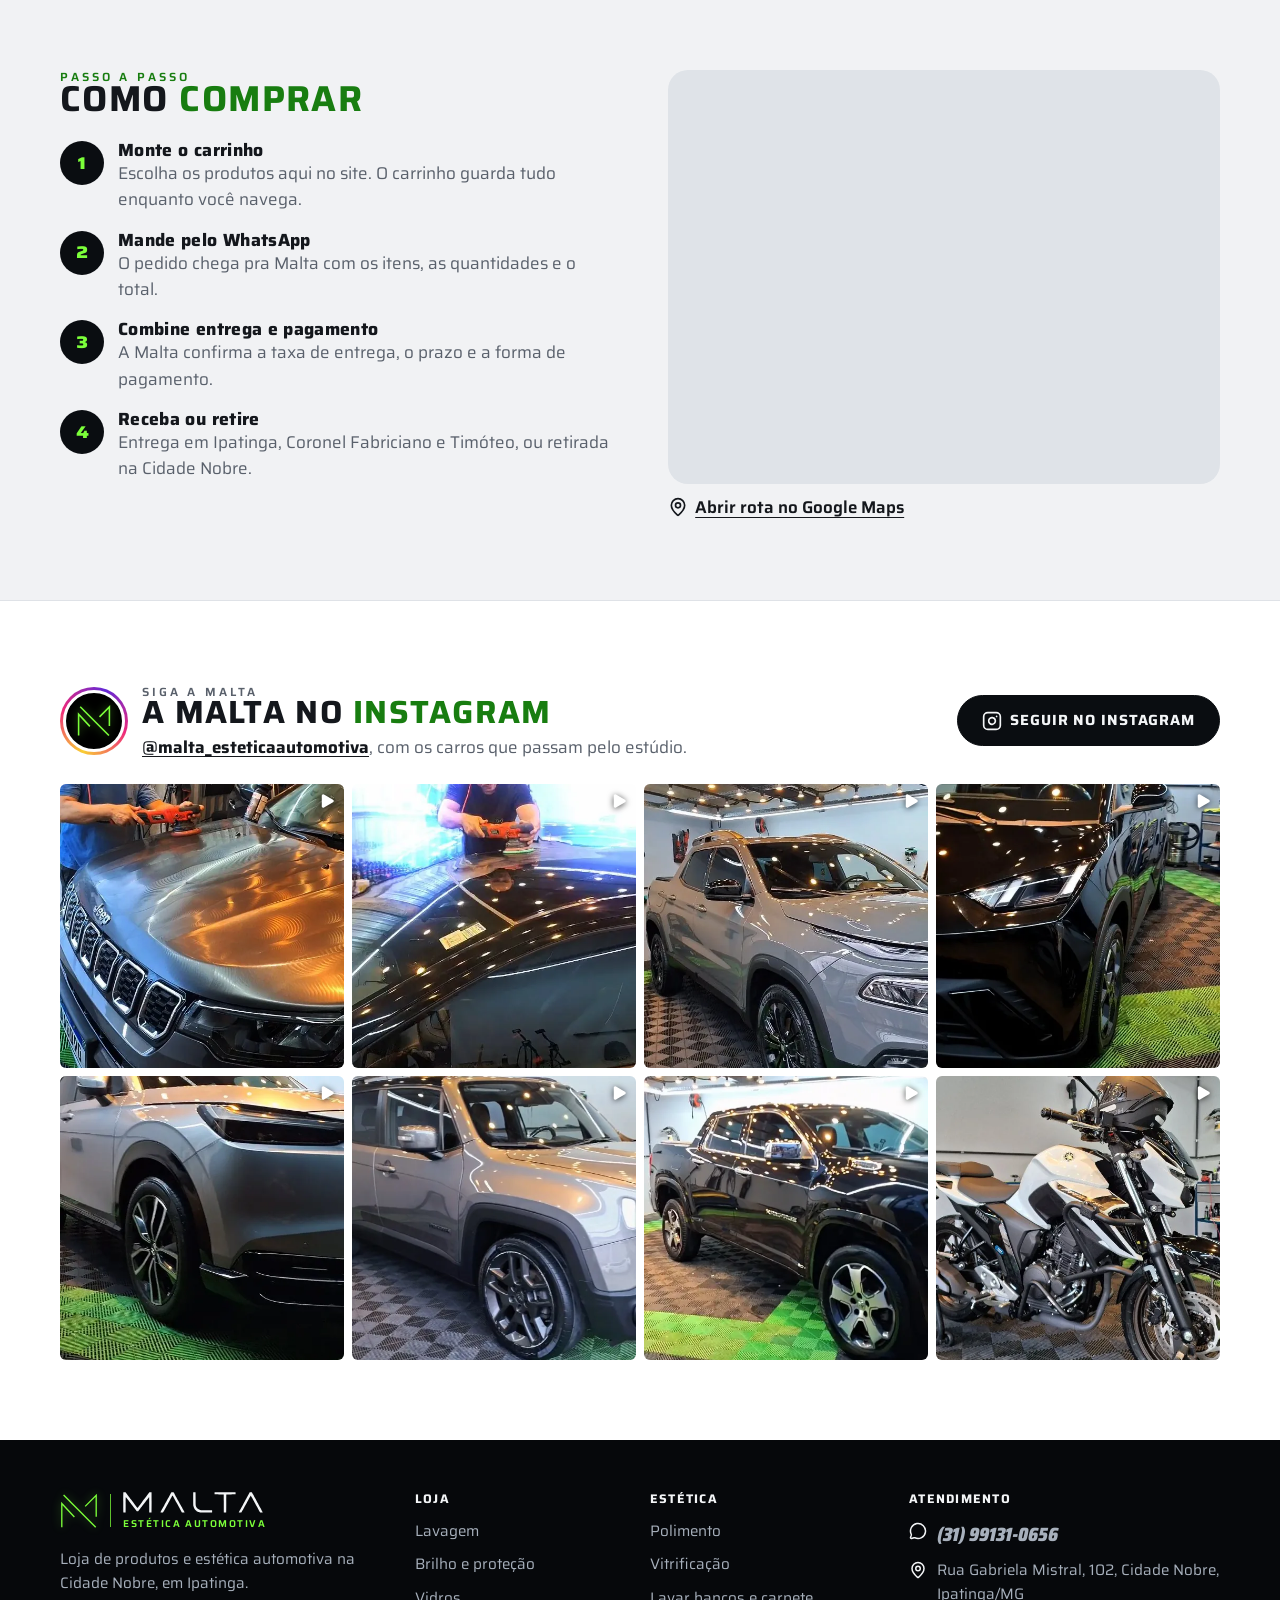
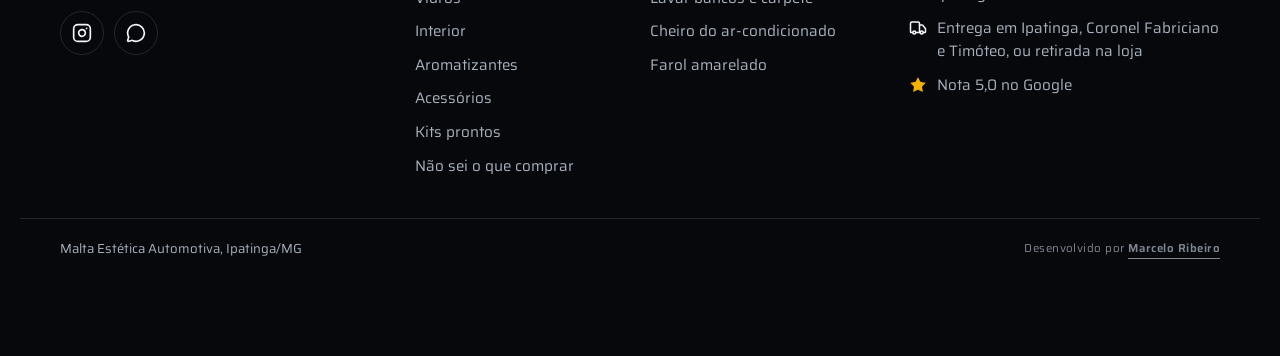
==== commit df5abfd9: "Malta Estetica Automotiva: categorias em arte escura, botao de WhatsApp, logo e fonte no estilo do p" ====
--- a/index.html
+++ b/index.html
@@ -11,10 +11,10 @@
   <link rel="icon" href="data:image/svg+xml,%3Csvg%20xmlns%3D%22http%3A%2F%2Fwww.w3.org%2F2000%2Fsvg%22%20viewBox%3D%220%200%2064%2064%22%3E%3Crect%20width%3D%2264%22%20height%3D%2264%22%20rx%3D%2214%22%20fill%3D%22%230a0d11%22%2F%3E%3Cg%20transform%3D%22translate(9%2010)%20scale(.62)%22%20fill%3D%22none%22%20stroke%3D%22%237cff3a%22%20stroke-width%3D%224.4%22%3E%3Cpolyline%20points%3D%221.5%2C65%201.5%2C19%2026%2C45.2%22%2F%3E%3Cline%20x1%3D%225%22%20y1%3D%222.5%22%20x2%3D%2267.5%22%20y2%3D%2265%22%2F%3E%3Cpolyline%20points%3D%2268.5%2C44.5%2068.5%2C3%2047%2C24.5%22%2F%3E%3C%2Fg%3E%3C%2Fsvg%3E">
   <link rel="preconnect" href="https://fonts.googleapis.com">
   <link rel="preconnect" href="https://fonts.gstatic.com" crossorigin>
-  <link href="https://fonts.googleapis.com/css2?family=Archivo:wdth,wght@62..125,400..900&display=swap" rel="stylesheet">
+  <link href="https://fonts.googleapis.com/css2?family=Saira:ital,wdth,wght@0,75..125,400..900;1,75..125,400..900&family=Satisfy&display=swap" rel="stylesheet">
   <link rel="preload" as="image" href="assets/img/topo/topo-computador-1400.webp" imagesrcset="assets/img/topo/topo-computador-1400.webp 1400w, assets/img/topo/topo-computador.webp 2400w" imagesizes="100vw" type="image/webp" media="(min-width: 900px)">
   <link rel="preload" as="image" href="assets/img/topo/topo-celular.webp" type="image/webp" media="(max-width: 899px)">
-  <link rel="stylesheet" href="assets/css/loja.css?v=5">
+  <link rel="stylesheet" href="assets/css/loja.css?v=8">
   <script type="application/ld+json">
   {"@context":"https://schema.org","@type":"AutoWash","name":"Malta Estética Automotiva","telephone":"+55 31 99131-0656",
    "address":{"@type":"PostalAddress","streetAddress":"Rua Gabriela Mistral, 102, Cidade Nobre","addressLocality":"Ipatinga","addressRegion":"MG","postalCode":"35162-417","addressCountry":"BR"},
@@ -33,6 +33,8 @@
     <symbol id="i-entrega" viewBox="0 0 24 24"><path d="M14 18V6a2 2 0 0 0-2-2H4a2 2 0 0 0-2 2v11a1 1 0 0 0 1 1h2"/><path d="M15 18H9"/><path d="M19 18h2a1 1 0 0 0 1-1v-3.65a1 1 0 0 0-.22-.624l-3.48-4.35A1 1 0 0 0 17.52 8H14"/><circle cx="17" cy="18" r="2"/><circle cx="7" cy="18" r="2"/></symbol>
     <symbol id="i-local" viewBox="0 0 24 24"><path d="M20 10c0 4.993-5.539 10.193-7.399 11.799a1 1 0 0 1-1.202 0C9.539 20.193 4 14.993 4 10a8 8 0 0 1 16 0"/><circle cx="12" cy="10" r="3"/></symbol>
     <symbol id="i-estrela" viewBox="0 0 24 24"><path d="M11.525 2.295a.53.53 0 0 1 .95 0l2.31 4.679a2.123 2.123 0 0 0 1.595 1.16l5.166.756a.53.53 0 0 1 .294.904l-3.736 3.638a2.123 2.123 0 0 0-.611 1.878l.882 5.14a.53.53 0 0 1-.771.56l-4.618-2.428a2.122 2.122 0 0 0-1.973 0L6.396 21.01a.53.53 0 0 1-.77-.56l.881-5.139a2.122 2.122 0 0 0-.611-1.879L2.16 9.795a.53.53 0 0 1 .294-.906l5.165-.755a2.122 2.122 0 0 0 1.597-1.16z"/></symbol>
+    <symbol id="malta-nome" viewBox="49 39 1861 277" overflow="visible"><path fill-rule="evenodd" d="M53.6 43.6C51.1 46,51.2 309,53.7 311.5C55.1 312.9,57.2 313.1,68.6 312.8C76 312.6,82.4 312,83 311.4C83.6 310.8,84 274.2,84 210.5C84.1 115.3,84.4 105.9,86.9 107.4C87.3 107.7,91.7 113.2,96.5 119.7C101.3 126.2,105.8 132,106.4 132.5C107.1 133.1,110.7 137.6,114.5 142.5C118.3 147.5,123.7 154.4,126.5 158C138.1 172.7,166.6 209.4,167.9 211.4C168.7 212.5,171 215.5,172.9 217.9C174.9 220.4,185.3 233.9,196 248.1C206.7 262.2,219.2 278.5,223.8 284.4L232.1 295 241.4 295L250.6 295 254.8 289.8C257.1 286.9,259.5 283.9,260.1 283.2C260.7 282.4,268.1 272.8,276.4 261.7C284.7 250.6,292.3 240.6,293.2 239.5C294.2 238.4,296.2 235.8,297.7 233.8C304.5 224.8,339.9 178.5,347.7 168.5C352.4 162.5,359 153.9,362.4 149.4C367.4 142.8,386.3 118.2,389.2 114.5C393.8 108.7,395 107.6,396 108.6C396.6 109.2,397.1 143.7,397.2 211L397.5 312.5 412.3 312.5C424.3 312.5,427.3 312.2,428 311C428.6 310.1,429 258.7,429 177.3C429 57.5,428.9 45,427.4 43.5C426.1 42.2,423.6 42,412.2 42.2L398.6 42.5 394.6 47.6C392.3 50.5,388.7 55.2,386.5 58.2C384.3 61.2,379 68.3,374.7 74.1C370.4 79.8,356.7 98.3,344.2 115.1C331.7 132,317.9 150.6,313.5 156.5C309.1 162.4,303.3 170.2,300.5 173.9C297.8 177.6,290 188.1,283.2 197.1C276.5 206.1,269.6 215.3,267.9 217.5C266.3 219.7,263.1 224,260.7 227C258.4 230,255.4 234.1,254.1 236C249.6 242.7,242.5 251,241.3 251C240.1 251,222.6 228.8,212.6 214.5C210.7 211.8,205.8 205.5,201.9 200.5C195.4 192.3,187.5 181.8,178.7 169.7C175.6 165.4,157.5 141.6,152.8 135.6C151.5 134,146.5 127.2,141.5 120.5C136.6 113.8,128.7 103.4,124 97.4C114.9 85.7,108.5 77.2,97 61.5C92.9 56,87.8 49.4,85.7 46.8L81.7 42 68.4 42C57.7 42,54.8 42.3,53.6 43.6M692.3 42.8C691.6 43.3,686.8 51.5,681.7 61.1C668.7 85.3,665.9 90.3,665 91.5C664.6 92.1,662.2 96.3,659.8 101C657.3 105.7,652.9 113.8,650 119C647.1 124.2,641.2 135,637 143C632.7 151,628 159.8,626.5 162.5C621.9 170.9,616.6 180.4,615.3 182.5C613.5 185.6,607.8 196.2,596.5 217.5C593.3 223.6,589.6 230.2,588.3 232.2C587 234.3,586 236.2,586 236.5C586 236.9,583.6 241.2,580.6 246.3C577.7 251.4,572.7 260.4,569.6 266.3C564.6 275.9,562.6 279.4,558.3 286.5C557.7 287.6,554.6 293.5,551.6 299.5C544.6 313.4,544.2 313,564 313C574.2 313,579.1 312.6,580.2 311.8C581.1 311.1,586.4 302.2,592 292C597.6 281.8,603.9 270.6,605.9 267C608 263.4,610.4 258.9,611.4 257C612.3 255.1,613.5 252.8,614 252C615.3 250,631.7 220.3,636.7 211C638.9 206.9,642.4 200.6,644.4 197.2C646.4 193.7,648 190.6,648 190.3C648 190,649.5 187.2,651.4 184.1C654.7 178.5,657.8 173,664 161.5C665.8 158.2,667.6 155.1,668 154.5C668.8 153.4,675.8 140.7,680.2 132C681.8 129,683.9 125.2,684.9 123.5C685.8 121.9,688.1 117.8,689.9 114.5C699.9 96.3,705.3 86.9,706.3 86.3C707.9 85.3,714.3 95.8,724.8 116.5C727.3 121.5,732.1 130.5,735.5 136.5C743.3 150.4,746.4 155.9,750.7 163.9C752.6 167.3,757.5 176,761.6 183.1C765.7 190.1,769 196.1,769 196.3C769 196.8,784 224.2,785 225.5C785.7 226.4,788.8 232.1,796.3 246C797.9 249,799.6 252,800 252.5C800.4 253.1,802.8 257.3,805.2 262C807.7 266.7,812.4 275.5,815.7 281.5C819 287.6,823.6 296.1,826 300.5C833.1 313.7,831.8 313,849.5 313C869.6 313,869.4 313.2,863.7 301.5C861.3 296.5,855.8 286.4,851.5 279C847.2 271.6,841.8 261.9,839.5 257.5C837.2 253.1,831.9 243.7,827.8 236.5C823.7 229.4,818.6 220.1,816.5 216.1C814.5 212,811.8 207,810.5 205.1C807.9 200.8,804.2 194.2,790.7 169C787.9 163.8,784.7 157.9,783.5 156C781.3 152.5,777.1 144.9,769.7 131C767.5 126.9,765 122.2,764 120.5C762.3 117.5,758.2 110.1,753.7 101.8C752.4 99.4,748.9 93,745.8 87.5C742.8 82,738.8 74.8,737 71.5C735.1 68.2,731.7 61.7,729.2 57C726.8 52.3,723.7 47,722.3 45.3L719.9 42 706.7 42C699.4 42,692.9 42.4,692.3 42.8M982.5 42.9C982.2 43.5,982 80.9,982 126.2C982 213.6,982 213.3,987 233C988.5 239.3,993.7 252.4,997.1 259.1C1002 268.5,1019.2 287.3,1028.7 293.6C1035.8 298.3,1049.2 304.5,1055.5 306.1C1058.3 306.7,1061.3 307.7,1062.2 308.2C1063.2 308.6,1067.7 309.8,1072.2 310.7C1079.3 312.1,1091.1 312.4,1156.2 312.7L1231.9 313.1 1233 311C1234.3 308.5,1234.2 285.4,1232.9 282.8C1232.1 281.2,1226.3 281.1,1157.2 280.8C1082.5 280.5,1082.5 280.5,1074.1 278.1C1059.5 274.1,1046.6 267.3,1038.7 259.6C1031 251.9,1022.5 238.8,1020 230.4C1014.3 211.4,1014.7 219,1014.3 128.1C1014 70.3,1013.6 44.2,1012.8 43.3C1011.5 41.7,983.5 41.4,982.5 42.9M1267.2 43.2C1265.9 44.5,1265.4 67.4,1266.6 70.4C1267.2 71.8,1273.4 72,1326.5 72C1359.1 72,1386.5 72.3,1387.4 72.6C1388.8 73.2,1389 84.6,1389 191.5C1389 256.6,1389.3 310.5,1389.6 311.4C1390.1 312.8,1392.4 313,1404.9 313C1415 313,1420 312.6,1420.8 311.8C1421.7 310.9,1422 282.9,1422 191.9C1422 84.6,1422.2 73.2,1423.6 72.6C1424.5 72.3,1452.1 72,1485 72C1538.6 72,1544.8 71.8,1545.4 70.4C1546.4 67.7,1546.1 46,1545 43.9C1543.9 42,1541.3 42,1406.2 42C1300.3 42,1268.1 42.3,1267.2 43.2M1734.2 42.7C1733.5 43,1732.4 44.2,1731.9 45.4C1731.4 46.5,1729.9 49.3,1728.7 51.5C1727.4 53.7,1723.3 61.4,1719.5 68.5C1715.8 75.7,1712.4 82,1712 82.5C1711.5 83.1,1709.9 86,1708.3 89C1706.6 92,1703.6 97.7,1701.5 101.5C1699.4 105.4,1696 111.7,1694 115.5C1692 119.4,1686.9 128.6,1682.8 136C1678.7 143.4,1672.5 154.9,1669 161.5C1665.5 168.1,1661.2 176,1659.5 179C1656.2 184.4,1653.5 189.5,1645.7 204C1632.7 228.4,1615.1 261,1613 264.5C1611.3 267.4,1608.4 272.6,1603 282.5C1601.5 285.3,1597.5 292.6,1594 298.9C1589.4 307.3,1588.1 310.5,1589 311.4C1590.9 313.3,1619.6 313.5,1622.4 311.7C1623.7 310.8,1627.2 305.3,1630.2 299.3C1633.2 293.4,1637.2 286,1639 283C1640.8 280,1644 274.4,1646 270.5C1652.6 258,1657.3 249.6,1659.7 245.8C1660.9 243.7,1662 241.8,1662 241.5C1662 241.2,1664 237.5,1666.4 233.2C1668.8 229,1673.1 221,1675.9 215.5C1678.8 210,1682.5 203.3,1684.2 200.5C1685.9 197.8,1689.3 191.7,1691.7 187.1C1694.2 182.4,1697.3 176.9,1698.6 174.8C1699.9 172.8,1701 170.7,1701 170.3C1701 169.8,1703.1 165.9,1705.6 161.5C1708.1 157.1,1711.3 151.5,1712.8 149C1714.2 146.5,1718.2 138.9,1721.8 132C1725.4 125.1,1731.1 114.8,1734.4 109C1737.8 103.2,1741.5 96.9,1742.5 94.8C1745.2 89.5,1747.6 86.6,1748.7 87.3C1749.9 88.1,1757.5 101.2,1765.5 116.5C1768.7 122.6,1772.4 129.2,1773.7 131.2C1775 133.3,1776 135.2,1776 135.4C1776 135.7,1777.4 138.3,1779.1 141.2C1782.7 147.3,1802.4 182.8,1808.3 194C1818.5 213.2,1822 219.8,1824.4 224C1825.8 226.5,1827.3 229.2,1827.7 230C1828 230.8,1829.3 233.1,1830.5 235C1833.2 239.3,1838.8 249.6,1844.7 261C1851.8 274.5,1857.1 284.5,1868.5 305.2C1872.8 313.2,1872.3 313,1889.1 313C1897.6 313,1905 312.5,1906.1 312C1907.9 311,1907.6 310.1,1900.9 297.2C1896.9 289.7,1892 280.6,1890 277C1887.9 273.4,1883.8 265.8,1880.8 260C1873.7 246.4,1869.6 238.9,1866.7 234.2C1865.4 232.2,1860.7 223.5,1856.3 215C1847.6 198.3,1844.1 191.8,1840.5 185.5C1839.3 183.3,1836.4 178.1,1834.3 174C1827.6 161.4,1824.1 155.2,1821.7 151.2C1820.4 149.2,1816 141.2,1812 133.5C1808 125.8,1801 112.9,1796.4 104.8C1791.8 96.8,1788 90,1788 89.7C1788 89.3,1783.7 81.4,1777.3 70C1776.2 68.1,1772.5 61.3,1769 55C1765.5 48.7,1762.2 43.2,1761.6 42.8C1760.4 41.9,1736.2 41.9,1734.2 42.7"/></symbol>
+    <symbol id="i-whats-logo" viewBox="0 0 24 24"><path d="M17.472 14.382c-.297-.149-1.758-.867-2.03-.967-.273-.099-.471-.148-.67.15-.197.297-.767.966-.94 1.164-.173.199-.347.223-.644.075-.297-.15-1.255-.463-2.39-1.475-.883-.788-1.48-1.761-1.653-2.059-.173-.297-.018-.458.13-.606.134-.133.298-.347.446-.52.149-.174.198-.298.298-.497.099-.198.05-.371-.025-.52-.075-.149-.669-1.612-.916-2.207-.242-.579-.487-.5-.669-.51-.173-.008-.371-.01-.57-.01-.198 0-.52.074-.792.372-.272.297-1.04 1.016-1.04 2.479 0 1.462 1.065 2.875 1.213 3.074.149.198 2.096 3.2 5.077 4.487.709.306 1.262.489 1.694.625.712.227 1.36.195 1.871.118.571-.085 1.758-.719 2.006-1.413.248-.694.248-1.289.173-1.413-.074-.124-.272-.198-.57-.347m-5.421 7.403h-.004a9.87 9.87 0 01-5.031-1.378l-.361-.214-3.741.982.998-3.648-.235-.374a9.86 9.86 0 01-1.51-5.26c.001-5.45 4.436-9.884 9.888-9.884 2.64 0 5.122 1.03 6.988 2.898a9.825 9.825 0 012.893 6.994c-.003 5.45-4.437 9.884-9.885 9.884m8.413-18.297A11.815 11.815 0 0012.05 0C5.495 0 .16 5.335.157 11.892c0 2.096.547 4.142 1.588 5.945L.057 24l6.305-1.654a11.882 11.882 0 005.683 1.448h.005c6.554 0 11.89-5.335 11.893-11.893a11.821 11.821 0 00-3.48-8.413Z"/></symbol>
     <symbol id="i-whats" viewBox="0 0 24 24"><path d="M2.992 16.342a2 2 0 0 1 .094 1.167l-1.065 3.29a1 1 0 0 0 1.236 1.168l3.413-.998a2 2 0 0 1 1.099.092 10 10 0 1 0-4.777-4.719"/></symbol>
     <symbol id="i-agenda" viewBox="0 0 24 24"><path d="M8 2v3"/><path d="M16 2v3"/><rect x="3" y="3" width="18" height="18" rx="2"/><path d="M3 9h18"/><path d="m9 15 2 2 4-4"/></symbol>
     <symbol id="i-ok" viewBox="0 0 24 24"><path d="M20 6 9 17l-5-5"/></symbol>
@@ -60,7 +62,7 @@
     <div class="envolve topo__linha">
       <a class="marca" href="#inicio" aria-label="Malta Estética Automotiva, início">
         <svg class="marca__m" viewBox="-2 -1 74 69" aria-hidden="true" fill="none" stroke="currentColor" stroke-width="2.6" stroke-linecap="butt" stroke-linejoin="miter"><polyline points="1.5,65 1.5,19 26,45.2"/><line x1="5" y1="2.5" x2="67.5" y2="65"/><polyline points="68.5,44.5 68.5,3 47,24.5"/></svg>
-        <span class="marca__txt"><span class="marca__nome">Malta</span><span class="marca__sub">estética automotiva</span></span>
+        <span class="marca__risco" aria-hidden="true"></span><span class="marca__txt"><svg class="marca__nome" role="img" aria-label="Malta"><use href="#malta-nome"/></svg><span class="marca__sub">Estética automotiva</span></span>
       </a>
       <form class="busca" role="search" action="#loja">
         <label class="sr" for="busca">Buscar produto</label>
@@ -96,7 +98,8 @@
           </picture>
           <div class="envolve slide__grade">
             <div class="slide__texto">
-              <h1 id="titulo-topo">Cuide do carro em casa ou deixe com a gente.</h1>
+              <p class="slide__olho">Loja e estética em Ipatinga</p>
+              <h1 id="titulo-topo">Cuide do carro em casa <span class="verde">ou deixe com a gente.</span></h1>
               <p>Produtos de estética automotiva da Malta, em Ipatinga. Você monta o pedido aqui, manda pelo WhatsApp e recebe em casa no Vale do Aço. Se preferir, retira na loja.</p>
               <div class="slide__acoes">
                 <a class="btn" href="#loja">Ver produtos</a>
@@ -119,7 +122,7 @@
           <div class="envolve slide__grade">
             <div class="slide__texto">
               <p class="slide__olho">Estética automotiva</p>
-              <h2 class="slide__titulo">Polimento, vitrificação e higienização.</h2>
+              <h2 class="slide__titulo">Polimento, vitrificação e <span class="verde">higienização.</span></h2>
               <p>O carro fica com a gente e volta brilhando. Escolha o serviço pelo nome que você conhece e agende pelo WhatsApp.</p>
               <div class="slide__acoes">
                 <a class="btn" href="#estetica">Ver serviços</a>
@@ -140,7 +143,7 @@
           <div class="envolve slide__grade">
             <div class="slide__texto">
               <p class="slide__olho">Kit lavagem em casa</p>
-              <h2 class="slide__titulo">Tudo pra lavar o carro no fim de semana.</h2>
+              <h2 class="slide__titulo">Tudo pra lavar o carro <span class="verde">no fim de semana.</span></h2>
               <p>Balde Detailer, shampoo V-Floc, luva de microfibra e toalha de secagem num pedido só.</p>
               <p class="slide__preco"><s data-kit-de="kit-lavagem">R$ 245,70</s><strong data-kit-por="kit-lavagem">R$ 219,90</strong></p>
               <div class="slide__acoes">
@@ -162,7 +165,7 @@
           <div class="envolve slide__grade">
             <div class="slide__texto">
               <p class="slide__olho">Aromatizantes</p>
-              <h2 class="slide__titulo">Carro cheiroso a semana inteira.</h2>
+              <h2 class="slide__titulo">Carro cheiroso <span class="verde">a semana inteira.</span></h2>
               <p>Arominha em gel e aroma em spray, em várias fragrâncias: carro novo, fresh, uva, morango e mais.</p>
               <div class="slide__acoes">
                 <a class="btn" href="#loja" data-etapa="aromatizantes">Ver aromatizantes</a>
@@ -183,7 +186,7 @@
           <div class="envolve slide__grade">
             <div class="slide__texto">
               <p class="slide__olho">Interior</p>
-              <h2 class="slide__titulo">Painel renovado e banco limpo, sem sair de casa.</h2>
+              <h2 class="slide__titulo">Painel renovado e banco limpo, <span class="verde">sem sair de casa.</span></h2>
               <p>O Sintra Fast limpa, o Intense renova o painel e os pincéis alcançam a saída de ar e a costura do banco.</p>
               <div class="slide__acoes">
                 <a class="btn" href="#loja" data-etapa="interior">Ver produtos de interior</a>
@@ -212,7 +215,8 @@
     <section class="secao categorias" id="categorias" aria-labelledby="titulo-categorias">
       <div class="envolve">
         <div class="secao__cabeca">
-          <h2 id="titulo-categorias">Compre por categoria</h2>
+          <p class="olho">Loja online</p>
+          <h2 id="titulo-categorias">Compre por <span class="verde">categoria</span></h2>
           <a class="secao__link" href="#loja">Ver todos os produtos</a>
         </div>
         <div class="categorias__lista" id="lista-categorias"></div>
@@ -222,6 +226,7 @@
     <section class="secao secao--colada" id="destaques" aria-labelledby="titulo-destaques">
       <div class="envolve">
         <div class="secao__cabeca">
+          <p class="olho">Seleção da Malta</p>
           <h2 id="titulo-destaques">Destaques</h2>
           <a class="secao__link" href="#loja">Ver todos os produtos</a>
         </div>
@@ -232,7 +237,8 @@
     <section class="secao" id="kits" aria-labelledby="titulo-kits">
       <div class="envolve">
         <div class="secao__cabeca secao__cabeca--coluna">
-          <h2 id="titulo-kits">Kits prontos</h2>
+          <p class="olho">Kit montado pela Malta</p>
+          <h2 id="titulo-kits">Kits <span class="verde">prontos</span></h2>
           <p>Produtos que trabalham juntos, num pedido só e mais baratos que separados.</p>
         </div>
         <div class="kits" id="lista-kits"></div>
@@ -242,7 +248,8 @@
     <section class="secao loja" id="loja" aria-labelledby="titulo-loja">
       <div class="envolve">
         <div class="secao__cabeca secao__cabeca--coluna">
-          <h2 id="titulo-loja">Todos os produtos</h2>
+          <p class="olho">Catálogo completo</p>
+          <h2 id="titulo-loja">Todos os <span class="verde">produtos</span></h2>
           <p class="aviso-preco">Prévia com preços de referência de mercado. A tabela da Malta entra na versão final.</p>
         </div>
         <div class="loja__barra">
@@ -264,7 +271,8 @@
     <section class="secao guia" id="guia" aria-labelledby="titulo-guia">
       <div class="envolve">
         <div class="secao__cabeca secao__cabeca--coluna">
-          <h2 id="titulo-guia">Não sabe o que comprar?</h2>
+          <p class="olho">Guia rápido</p>
+          <h2 id="titulo-guia">Não sabe o que <span class="verde">comprar?</span></h2>
           <p>Toque no problema do seu carro e a gente mostra o que resolve.</p>
         </div>
         <div class="guia__chips" id="guia-chips" role="group" aria-label="Problemas do carro"></div>
@@ -276,7 +284,8 @@
       <div class="envolve estetica__grade">
         <div class="estetica__intro">
           <div>
-            <h2 id="titulo-estetica">Serviços de estética</h2>
+            <p class="olho">Estúdio na Cidade Nobre</p>
+            <h2 id="titulo-estetica">Serviços de <span class="verde">estética</span></h2>
             <p>Quando não der tempo de cuidar em casa, traga o carro pra Cidade Nobre. Escolha a parte do carro e veja o que a gente faz nela.</p>
           </div>
           <dl class="estetica__dados">
@@ -299,7 +308,8 @@
     <section class="secao como" id="como-comprar" aria-labelledby="titulo-como">
       <div class="envolve como__grade">
         <div>
-          <h2 id="titulo-como">Como comprar</h2>
+          <p class="olho">Passo a passo</p>
+          <h2 id="titulo-como">Como <span class="verde">comprar</span></h2>
           <ol class="passos">
             <li><h3>Monte o carrinho</h3><p>Escolha os produtos aqui no site. O carrinho guarda tudo enquanto você navega.</p></li>
             <li><h3>Mande pelo WhatsApp</h3><p>O pedido chega pra Malta com os itens, as quantidades e o total.</p></li>
@@ -321,7 +331,8 @@
           <div class="insta__perfil">
             <span class="insta__avatar" aria-hidden="true"><span><svg fill="none" stroke="currentColor" stroke-width="3.4"><use href="#i-m"/></svg></span></span>
             <div>
-              <h2 id="titulo-insta">A Malta no Instagram</h2>
+              <p class="olho">Siga a Malta</p>
+              <h2 id="titulo-insta">A Malta no <span class="verde">Instagram</span></h2>
               <p><a href="https://www.instagram.com/malta_esteticaautomotiva/" target="_blank" rel="noopener">@malta_esteticaautomotiva</a>, com os carros que passam pelo estúdio.</p>
             </div>
           </div>
@@ -335,7 +346,7 @@
   <footer class="rodape">
     <div class="envolve rodape__grade">
       <div class="rodape__marca">
-        <p class="marca marca--rodape"><svg class="marca__m" viewBox="-2 -1 74 69" aria-hidden="true" fill="none" stroke="currentColor" stroke-width="2.6" stroke-linecap="butt" stroke-linejoin="miter"><polyline points="1.5,65 1.5,19 26,45.2"/><line x1="5" y1="2.5" x2="67.5" y2="65"/><polyline points="68.5,44.5 68.5,3 47,24.5"/></svg><span class="marca__txt"><span class="marca__nome">Malta</span><span class="marca__sub">estética automotiva</span></span></p>
+        <p class="marca marca--rodape"><svg class="marca__m" viewBox="-2 -1 74 69" aria-hidden="true" fill="none" stroke="currentColor" stroke-width="2.6" stroke-linecap="butt" stroke-linejoin="miter"><polyline points="1.5,65 1.5,19 26,45.2"/><line x1="5" y1="2.5" x2="67.5" y2="65"/><polyline points="68.5,44.5 68.5,3 47,24.5"/></svg><span class="marca__risco" aria-hidden="true"></span><span class="marca__txt"><svg class="marca__nome" role="img" aria-label="Malta"><use href="#malta-nome"/></svg><span class="marca__sub">Estética automotiva</span></span></p>
         <p>Loja de produtos e estética automotiva na Cidade Nobre, em Ipatinga.</p>
         <div class="rodape__redes">
           <a href="https://www.instagram.com/malta_esteticaautomotiva/" target="_blank" rel="noopener" aria-label="Instagram da Malta"><svg class="i"><use href="#i-insta"/></svg></a>
@@ -359,7 +370,7 @@
       <div class="rodape__col rodape__col--atende">
         <h2>Atendimento</h2>
         <ul>
-          <li><a href="https://wa.me/5531991310656" target="_blank" rel="noopener"><svg class="i"><use href="#i-whats"/></svg>(31) 99131-0656</a></li>
+          <li><a href="https://wa.me/5531991310656" target="_blank" rel="noopener"><svg class="i"><use href="#i-whats"/></svg><span class="tel">(31) 99131-0656</span></a></li>
           <li><a href="https://maps.google.com/?cid=3393291804836077496" target="_blank" rel="noopener"><svg class="i"><use href="#i-local"/></svg>Rua Gabriela Mistral, 102, Cidade Nobre, Ipatinga/MG</a></li>
           <li><span><svg class="i"><use href="#i-entrega"/></svg>Entrega em Ipatinga, Coronel Fabriciano e Timóteo, ou retirada na loja</span></li>
           <li><a href="https://maps.google.com/?cid=3393291804836077496" target="_blank" rel="noopener"><svg class="i i--cheio"><use href="#i-estrela"/></svg>Nota 5,0 no Google</a></li>
@@ -378,6 +389,11 @@
       <strong id="barra-total">R$ 0,00</strong>
     </button>
   </div>
+
+  <a class="whats-flutuante" href="https://wa.me/5531991310656?text=Ol%C3%A1%2C%20Malta!%20Vim%20pelo%20site%20e%20tenho%20uma%20d%C3%BAvida." target="_blank" rel="noopener" aria-label="Atendimento da Malta no WhatsApp">
+    <svg class="i i--cheio" aria-hidden="true"><use href="#i-whats-logo"/></svg>
+    <span class="whats-flutuante__txt">Atendimento</span>
+  </a>
 
   <dialog class="produto" id="dlg-produto" aria-labelledby="produto-nome"></dialog>
 
@@ -414,6 +430,12 @@
         </label>
       </form>
     </div>
+    <div class="obrigado" id="obrigado" hidden>
+      <p class="titulo-mao"><span class="mao">Gratidão</span> <span class="fino">por comprar com a</span> <span class="forte">Malta.</span></p>
+      <p class="obrigado__txt">Seu pedido abriu no WhatsApp. É só enviar a mensagem, que a Malta confirma a entrega e o pagamento por lá.</p>
+      <a class="btn btn--cheio" id="obrigado-whats" href="https://wa.me/5531991310656" target="_blank" rel="noopener"><svg class="i"><use href="#i-whats"/></svg>Abrir o WhatsApp de novo</a>
+      <button class="btn btn--vazado btn--cheio" type="button" data-fechar>Voltar pra loja</button>
+    </div>
     <div class="gaveta__rodape">
       <p class="total"><span>Total dos produtos</span><strong id="total-carrinho">R$ 0,00</strong></p>
       <p class="gaveta__nota" id="nota-entrega">A taxa de entrega é combinada no WhatsApp.</p>
@@ -423,7 +445,7 @@
 
   <div class="toast" id="toast" role="status" aria-live="polite"></div>
 
-  <script src="assets/js/catalogo.js?v=5"></script>
-  <script src="assets/js/loja.js?v=5"></script>
+  <script src="assets/js/catalogo.js?v=6"></script>
+  <script src="assets/js/loja.js?v=8"></script>
 </body>
 </html>
--- a/assets/css/loja.css
+++ b/assets/css/loja.css
@@ -38,7 +38,8 @@
 html { scroll-behavior: smooth; scroll-padding-top: 130px; -webkit-text-size-adjust: 100%; }
 body {
   margin: 0; background: var(--bancada); color: var(--texto);
-  font-family: 'Archivo', system-ui, -apple-system, 'Segoe UI', sans-serif;
+  /* Saira: letra quadrada e limpa, no estilo do logo (pedido dele em 13/11/2026: "mais quadradinho, menos redondinho") */
+  font-family: 'Saira', system-ui, -apple-system, 'Segoe UI', sans-serif;
   font-size: 16px; line-height: 1.55; font-stretch: 100%;
   -webkit-font-smoothing: antialiased;
 }
@@ -48,7 +49,7 @@
 button, input, select { font: inherit; color: inherit; }
 button { cursor: pointer; }
 a { color: inherit; }
-h1, h2, h3 { margin: 0; font-stretch: var(--largo); line-height: 1.05; letter-spacing: -.01em; text-wrap: balance; }
+h1, h2, h3 { margin: 0; font-stretch: 100%; line-height: 1.08; letter-spacing: .02em; text-wrap: balance; }
 p { margin: 0; }
 :focus-visible { outline: 3px solid var(--foco); outline-offset: 2px; }
 .faixa :focus-visible, .topo :focus-visible, .etapas :focus-visible, .topo-loja :focus-visible, .kit-banner :focus-visible,
@@ -68,7 +69,7 @@
   display: inline-flex; align-items: center; justify-content: center; gap: .5rem;
   min-height: 48px; padding: .8rem 1.5rem; border-radius: 999px;
   background: var(--acento); color: var(--acento-texto); border: 1px solid var(--acento);
-  font-weight: 700; font-size: 1rem; text-decoration: none; white-space: nowrap;
+  font-weight: 700; font-size: .92rem; letter-spacing: .06em; text-transform: uppercase; text-decoration: none; white-space: nowrap;
   transition: transform .2s ease, background-color .15s ease, border-color .3s ease;
 }
 .btn::before {
@@ -101,9 +102,12 @@
 .topo__linha { display: grid; grid-template-columns: 1fr auto; grid-template-areas: "marca carrinho" "busca busca"; align-items: center; gap: 10px 16px; padding-top: 10px; padding-bottom: 10px; }
 .marca { grid-area: marca; display: inline-flex; align-items: center; gap: 10px; text-decoration: none; line-height: 1; justify-self: start; }
 .marca__m { width: 38px; height: 36px; flex: none; color: var(--acento); filter: drop-shadow(0 0 5px rgba(124, 255, 58, .45)); }
+/* Logo na horizontal, como na arte de gratidão dele: M verde, fio verde em pé, MALTA (vetorizado do
+   post do Instagram, símbolo #malta-nome) e ESTÉTICA AUTOMOTIVA espaçado na mesma largura do nome */
+.marca__risco { align-self: stretch; width: 1px; margin: 2px 2px; background: var(--acento); opacity: .75; }
 .marca__txt { display: inline-flex; flex-direction: column; }
-.marca__nome { font-stretch: var(--largo); font-weight: 900; font-size: 1.45rem; letter-spacing: .01em; }
-.marca__sub { font-size: .72rem; color: var(--claro-suave); margin-top: 3px; letter-spacing: .02em; }
+.marca__nome { display: block; width: 140px; height: 20.84px; fill: currentColor; overflow: visible; }
+.marca__sub { margin-top: 6px; font-size: .62rem; font-weight: 600; line-height: 1; letter-spacing: .157em; text-transform: uppercase; color: var(--acento); white-space: nowrap; }
 
 .busca { grid-area: busca; position: relative; }
 .busca input {
@@ -143,7 +147,7 @@
 .etapas { background: var(--pintura); color: var(--claro); }
 .etapas__lista { display: flex; gap: 4px; overflow-x: auto; scrollbar-width: none; padding-top: 6px; padding-bottom: 6px; }
 .etapas__lista::-webkit-scrollbar { display: none; }
-.etapas__lista a { flex: none; padding: .55rem .85rem; border-radius: 999px; text-decoration: none; font-size: .9375rem; color: var(--claro-suave); font-weight: 500; }
+.etapas__lista a { flex: none; padding: .55rem .85rem; border-radius: 999px; text-decoration: none; font-size: .8rem; color: var(--claro-suave); font-weight: 600; letter-spacing: .08em; text-transform: uppercase; }
 .etapas__lista a:hover, .etapas__lista a:focus-visible { color: #fff; background: var(--pintura-3); }
 
 /* ---------- Topo em rodízio: 5 banners empilhados na mesma célula, trocando por opacidade ---------- */
@@ -165,9 +169,8 @@
 .slide.is-ativo .slide__texto > :nth-child(3) { animation-delay: .16s; }
 .slide.is-ativo .slide__texto > :nth-child(4) { animation-delay: .24s; }
 .slide.is-ativo .slide__texto > :nth-child(5) { animation-delay: .32s; }
-.slide__olho { display: inline-flex; align-items: center; gap: 8px; margin-bottom: 12px; font-size: .78rem; font-weight: 800; letter-spacing: .1em; text-transform: uppercase; color: var(--acento); }
-.slide__olho::before { content: ""; width: 18px; height: 2px; background: currentColor; box-shadow: 0 0 8px var(--acento); }
-.topo-loja h1, .slide__titulo { font-size: clamp(2.1rem, 8.2vw, 3.6rem); font-weight: 850; line-height: .98; letter-spacing: -.02em; }
+.slide__olho { display: inline-flex; align-items: center; gap: 8px; margin-bottom: 12px; font-size: .78rem; font-weight: 600; letter-spacing: .26em; text-transform: uppercase; color: var(--acento); }
+.topo-loja h1, .slide__titulo { font-size: clamp(1.8rem, 6.8vw, 3rem); font-weight: 700; line-height: 1.06; letter-spacing: .03em; text-transform: uppercase; }
 .slide__texto > p:not(.slide__olho):not(.slide__preco) { margin-top: 1rem; color: #c3cad3; font-size: 1.0625rem; max-width: 31rem; }
 .slide__preco { display: flex; align-items: baseline; gap: 12px; margin-top: 1rem; font-variant-numeric: tabular-nums; }
 .slide__preco s { color: #8f98a3; }
@@ -215,7 +218,7 @@
 .secao--colada { padding-top: 8px; }
 .secao__cabeca { display: flex; align-items: end; justify-content: space-between; gap: 12px 24px; flex-wrap: wrap; margin-bottom: 24px; }
 .secao__cabeca--coluna { flex-direction: column; align-items: start; }
-.secao__cabeca h2, .estetica h2, .como h2 { font-size: clamp(1.75rem, 4.6vw, 2.6rem); font-weight: 800; }
+.secao__cabeca h2, .estetica h2, .como h2 { font-size: clamp(1.5rem, 4vw, 2.25rem); font-weight: 700; letter-spacing: .04em; text-transform: uppercase; }
 .secao__cabeca p { color: var(--suave); max-width: 46rem; }
 .secao__link { font-weight: 600; text-underline-offset: 4px; }
 .aviso-preco { font-size: .9rem; background: #fff6d6; color: #5c4a00; padding: 6px 10px; border-radius: 6px; }
@@ -268,8 +271,18 @@
 .categoria:hover .categoria__cena img:nth-child(1) { transform: translateX(-4%); }
 .categoria:hover .categoria__cena img:nth-child(2) { transform: translateX(4%); }
 .categoria__txt { position: absolute; z-index: 3; left: 14px; top: 12px; right: 14px; display: flex; flex-direction: column; }
-.categoria__nome { font-stretch: var(--largo); font-weight: 800; font-size: 1.05rem; line-height: 1.1; }
+.categoria__nome { font-weight: 700; font-size: 1.05rem; line-height: 1.1; letter-spacing: .05em; text-transform: uppercase; }
 .categoria__qtd { font-size: .82rem; color: var(--suave); margin-top: 2px; }
+/* Com arte pronta (cena escura com os produtos dentro). No celular e no tablet o título fica numa
+   faixa escura em cima e a arte entra por baixo, esfumada no topo (no bloco estreito, título por
+   cima da arte cobria a tampa dos frascos). No computador a arte ocupa o bloco todo. */
+.categoria--arte { aspect-ratio: 1 / 1.28; background: var(--pintura); color: var(--claro); }
+.categoria--arte .categoria__fundo {
+  top: 26%; height: 74%; object-position: 74% 50%;
+  -webkit-mask-image: linear-gradient(180deg, transparent, #000 22%); mask-image: linear-gradient(180deg, transparent, #000 22%);
+}
+.categoria--arte .categoria__nome { font-size: min(1.05rem, 3.9vw); }
+.categoria--arte .categoria__qtd { color: var(--claro-suave); }
 
 /* ---------- Guia por problema ---------- */
 .guia { background: var(--cartao); border-top: 1px solid var(--linha); border-bottom: 1px solid var(--linha); }
@@ -307,7 +320,7 @@
 .kit-banner__arte::after { content: ""; position: absolute; inset: 0; pointer-events: none; background: linear-gradient(180deg, rgba(10, 13, 17, 0) 55%, var(--pintura) 100%); }
 .kit-banner__texto { position: relative; z-index: 1; display: flex; flex-direction: column; align-items: start; gap: 10px; margin-top: -36px; padding: 0 20px 22px; }
 .kit-banner__selo { background: var(--acento); color: var(--acento-texto); font-weight: 800; font-size: .8rem; padding: 4px 10px; border-radius: 999px; font-variant-numeric: tabular-nums; }
-.kit-banner h3 { font-size: clamp(1.6rem, 5.6vw, 2.5rem); font-weight: 850; line-height: 1; letter-spacing: -.02em; }
+.kit-banner h3 { font-size: clamp(1.4rem, 4.8vw, 2.15rem); font-weight: 700; line-height: 1.06; letter-spacing: .03em; text-transform: uppercase; }
 .kit-banner__desc { color: var(--claro-suave); max-width: 30rem; }
 .kit-banner__itens { list-style: none; margin: 4px 0 0; padding: 0; display: flex; flex-wrap: wrap; gap: 8px; }
 .kit-banner__itens button { display: inline-flex; align-items: center; gap: 8px; min-height: 44px; padding: 3px 12px 3px 3px; border-radius: 999px; border: 1px solid var(--linha-escura); background: rgba(255, 255, 255, .06); color: var(--claro); font-weight: 600; font-size: .86rem; }
@@ -365,7 +378,7 @@
 .servico__cuidado--limpeza { color: #93d2ff; }
 .servico__cuidado--restauracao { color: #ffc966; }
 .servico__cuidado--protecao { color: var(--acento); }
-.servico h3 { font-stretch: 100%; font-size: 1.2rem; font-weight: 750; line-height: 1.25; letter-spacing: 0; }
+.servico h3 { font-stretch: 100%; font-size: 1.08rem; font-weight: 700; line-height: 1.25; letter-spacing: .04em; text-transform: uppercase; }
 .servico__texto { color: var(--claro-suave); font-size: .95rem; }
 .servico__agendar { margin-top: auto; align-self: start; display: inline-flex; align-items: center; gap: .45rem; min-height: 44px; padding: 0 1rem; border-radius: 999px; border: 1px solid rgba(255, 255, 255, .3); text-decoration: none; font-weight: 600; white-space: nowrap; }
 .servico__agendar:hover { background: var(--acento); border-color: var(--acento); color: var(--acento-texto); }
@@ -388,7 +401,7 @@
 .insta__avatar { flex: none; width: 68px; height: 68px; padding: 3px; border-radius: 50%; background: conic-gradient(from 200deg, #f9ce34, #ee2a7b, #6228d7, #ee2a7b, #f9ce34); }
 .insta__avatar > span { width: 100%; height: 100%; display: grid; place-items: center; border-radius: 50%; background: #000; border: 3px solid var(--cartao); color: var(--acento); }
 .insta__avatar svg { width: 34px; height: 32px; filter: drop-shadow(0 0 4px rgba(124, 255, 58, .5)); }
-.insta h2 { font-size: clamp(1.5rem, 4.4vw, 2.3rem); font-weight: 800; }
+.insta h2 { font-size: clamp(1.35rem, 3.8vw, 2rem); font-weight: 700; letter-spacing: .04em; text-transform: uppercase; }
 .insta__perfil p { color: var(--suave); margin-top: 4px; }
 .insta__perfil a { color: var(--texto); font-weight: 700; text-underline-offset: 3px; }
 .insta__grade { list-style: none; margin: 0; padding: 0; display: grid; grid-template-columns: repeat(3, minmax(0, 1fr)); gap: 4px; }
@@ -423,6 +436,24 @@
 .barra-carrinho button { width: 100%; min-height: 54px; display: flex; align-items: center; justify-content: space-between; gap: 12px; padding: 0 18px; border: 0; border-radius: 999px; background: var(--acento); color: var(--acento-texto); font-weight: 700; box-shadow: 0 10px 30px rgba(0, 0, 0, .3); }
 .barra-carrinho span { display: inline-flex; align-items: center; gap: .55rem; }
 .barra-carrinho strong { font-variant-numeric: tabular-nums; }
+
+/* ---------- Atendimento no WhatsApp (acompanha a página) ----------
+   No celular é só o ícone e sobe quando a barra do carrinho aparece; no computador vira pílula com texto.
+   O rodapé ganha folga embaixo pra o botão não cobrir a última linha. */
+.whats-flutuante {
+  position: fixed; right: 16px; bottom: calc(16px + env(safe-area-inset-bottom)); z-index: 44;
+  display: inline-flex; align-items: center; justify-content: center; gap: .55rem;
+  width: 56px; height: 56px; border-radius: 999px;
+  background: var(--acento); color: var(--acento-texto); font-weight: 700; text-decoration: none;
+  box-shadow: 0 10px 28px rgba(0, 0, 0, .3), 0 0 0 1px rgba(10, 13, 17, .1);
+  transition: transform .25s ease, background-color .15s ease, bottom .3s ease, opacity .25s ease, visibility .25s;
+}
+.whats-flutuante.is-escondido { opacity: 0; visibility: hidden; transform: translateY(14px); }
+.whats-flutuante .i { width: 28px; height: 28px; }
+.whats-flutuante:hover, .whats-flutuante:focus-visible { background: var(--acento-escuro); transform: translateY(-2px); }
+.whats-flutuante__txt { display: none; }
+body.tem-barra .whats-flutuante { bottom: calc(86px + env(safe-area-inset-bottom)); }
+.rodape { padding-bottom: 96px; }
 
 /* ---------- Janela do produto ---------- */
 dialog { border: 0; padding: 0; color: var(--texto); }
@@ -469,7 +500,7 @@
 .gaveta[open] { display: flex; animation: entrar .28s cubic-bezier(.2, .8, .2, 1); }
 @keyframes entrar { from { transform: translateX(40px); opacity: 0; } }
 .gaveta__topo { display: flex; align-items: center; justify-content: space-between; padding: 14px 16px 14px 20px; border-bottom: 1px solid var(--linha); }
-.gaveta__topo h2 { font-size: 1.3rem; font-weight: 800; }
+.gaveta__topo h2 { font-size: 1.15rem; font-weight: 700; letter-spacing: .04em; text-transform: uppercase; }
 .gaveta__topo .fechar { position: static; box-shadow: none; background: var(--bancada); }
 .gaveta__corpo { flex: 1; overflow: auto; padding: 8px 20px 20px; }
 .itens { list-style: none; margin: 0; padding: 0; }
@@ -531,6 +562,9 @@
   body.tem-barra { padding-bottom: 0; }
   .barra-carrinho { display: none; }
   body.tem-barra .toast { bottom: 24px; }
+  .whats-flutuante, body.tem-barra .whats-flutuante { right: 24px; bottom: 24px; width: auto; height: 54px; padding: 0 22px 0 16px; }
+  .whats-flutuante .i { width: 24px; height: 24px; }
+  .whats-flutuante__txt { display: inline; }
   .topo__linha { grid-template-columns: auto minmax(0, 1fr) auto auto; grid-template-areas: "marca busca agendar carrinho"; gap: 24px; padding-top: 14px; padding-bottom: 14px; }
   .busca { max-width: 620px; width: 100%; justify-self: center; }
   .topo__agendar { display: inline-flex; grid-area: agendar; }
@@ -570,6 +604,13 @@
   .categoria__cena img:nth-child(3) { --x: 65%; }
   .categoria__txt { left: 20px; top: 18px; right: auto; max-width: 42%; }
   .categoria__nome { font-size: 1.3rem; }
+  .categoria--arte .categoria__fundo { top: 0; height: 100%; -webkit-mask-image: none; mask-image: none; }
+  .categoria--arte .categoria__nome { font-size: 1.3rem; }
+  /* título por cima da arte: sombra no canto de cima pra ler sobre a tampa de um balde ou frasco */
+  .categoria--arte::after {
+    content: ""; position: absolute; inset: 0; z-index: 2; pointer-events: none;
+    background: linear-gradient(170deg, rgba(10, 13, 17, .72) 0%, rgba(10, 13, 17, .25) 30%, rgba(10, 13, 17, 0) 50%);
+  }
   .guia__resultado { grid-template-columns: minmax(0, 1.7fr) minmax(0, 1fr); align-items: start; }
 
   .kits { gap: 22px; }
@@ -599,3 +640,28 @@
   .letreiro__faixa { animation: none !important; flex-wrap: wrap; justify-content: center; row-gap: 18px; }
   .letreiro__faixa + .letreiro__faixa, .letreiro__faixa li.copia { display: none; }
 }
+
+/* ---------- Estilo do post de divulgação dele (Instagram DcyLZvVu_WZ, 13/11/2026) ----------
+   Rótulo pequeno em caixa alta, espaçado e verde (o ESTÉTICA AUTOMOTIVA do logo); título em
+   caixa alta que termina em verde (o "É A NOSSA PAIXÃO!"); número em letra grossa inclinada
+   (o telefone do post). Verde-limão só no escuro; no claro, o verde escuro que passa no contraste. */
+.olho { margin: 0 0 -4px; font-size: .74rem; font-weight: 600; line-height: 1.2; letter-spacing: .26em; text-transform: uppercase; color: var(--acento-tinta); }
+.secao__cabeca > .olho { flex-basis: 100%; }
+.estetica .olho { color: var(--acento); margin-bottom: 8px; }
+.verde { color: var(--acento-tinta); }
+.slide .verde, .estetica .verde, .kit-banner .verde { color: var(--acento); }
+.card__preco, .slide__preco strong, .kit-banner__preco strong, .produto__preco, .total strong, .barra-carrinho strong, .tel {
+  font-style: italic; font-weight: 900; font-stretch: 87.5%; letter-spacing: 0;
+}
+.tel { font-size: 1.2rem; color: var(--claro); }
+
+/* Agradecimento depois de mandar o pedido: a composição da arte de gratidão dele
+   (manuscrita, fina e grossa inclinada em verde), no lugar do formulário */
+.gaveta.is-obrigado .gaveta__corpo, .gaveta.is-obrigado .gaveta__rodape { display: none; }
+.obrigado { flex: 1; display: flex; flex-direction: column; justify-content: center; gap: 14px; padding: 28px 24px calc(28px + env(safe-area-inset-bottom)); background: var(--pintura); color: var(--claro); text-align: center; }
+.obrigado[hidden] { display: none; }
+.titulo-mao { margin: 0 0 6px; line-height: 1; }
+.titulo-mao .mao { display: block; font-family: 'Satisfy', cursive; font-size: 3.6rem; font-weight: 400; line-height: 1.1; }
+.titulo-mao .fino { display: block; margin-top: 4px; font-size: 1.2rem; letter-spacing: .04em; }
+.titulo-mao .forte { display: block; margin-top: 2px; font-size: 2.8rem; font-style: italic; font-weight: 900; font-stretch: 87.5%; text-transform: uppercase; color: var(--acento); }
+.obrigado__txt { max-width: 22rem; margin: 0 auto 6px; color: var(--claro-suave); }
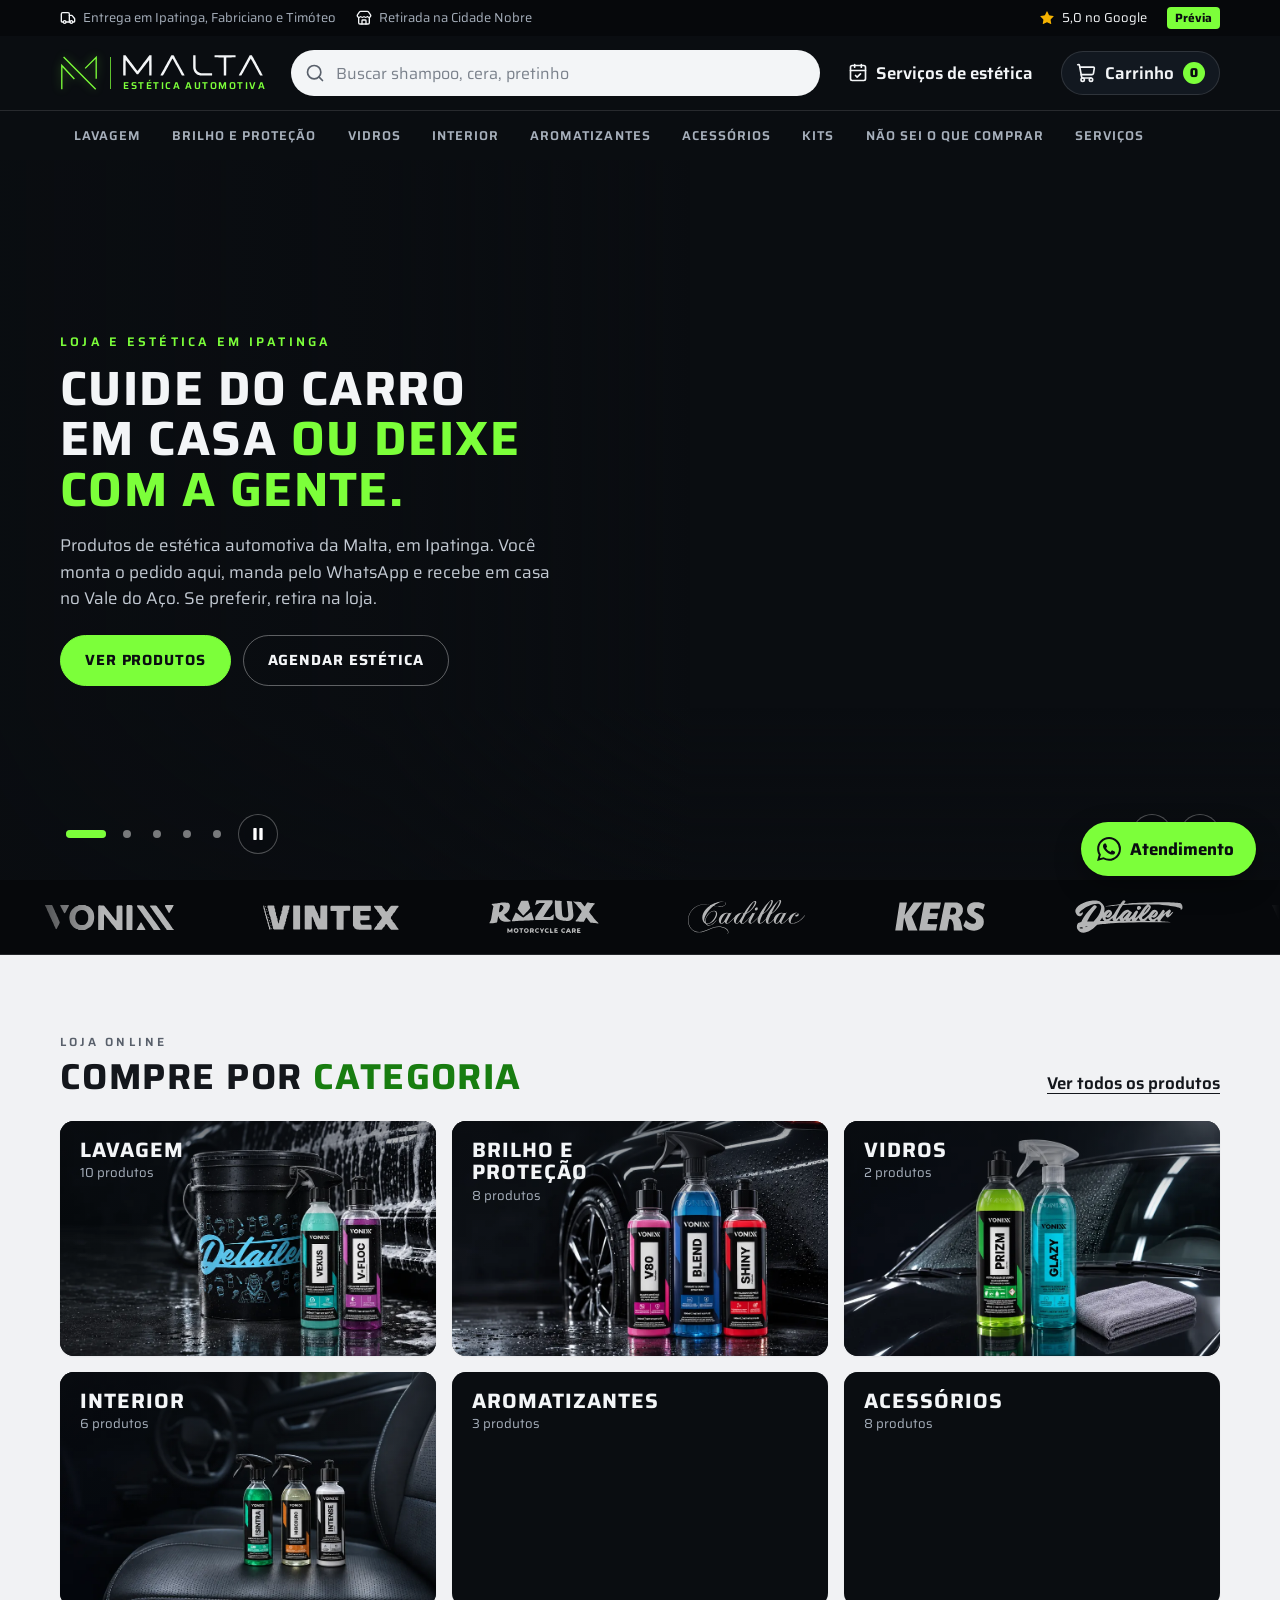
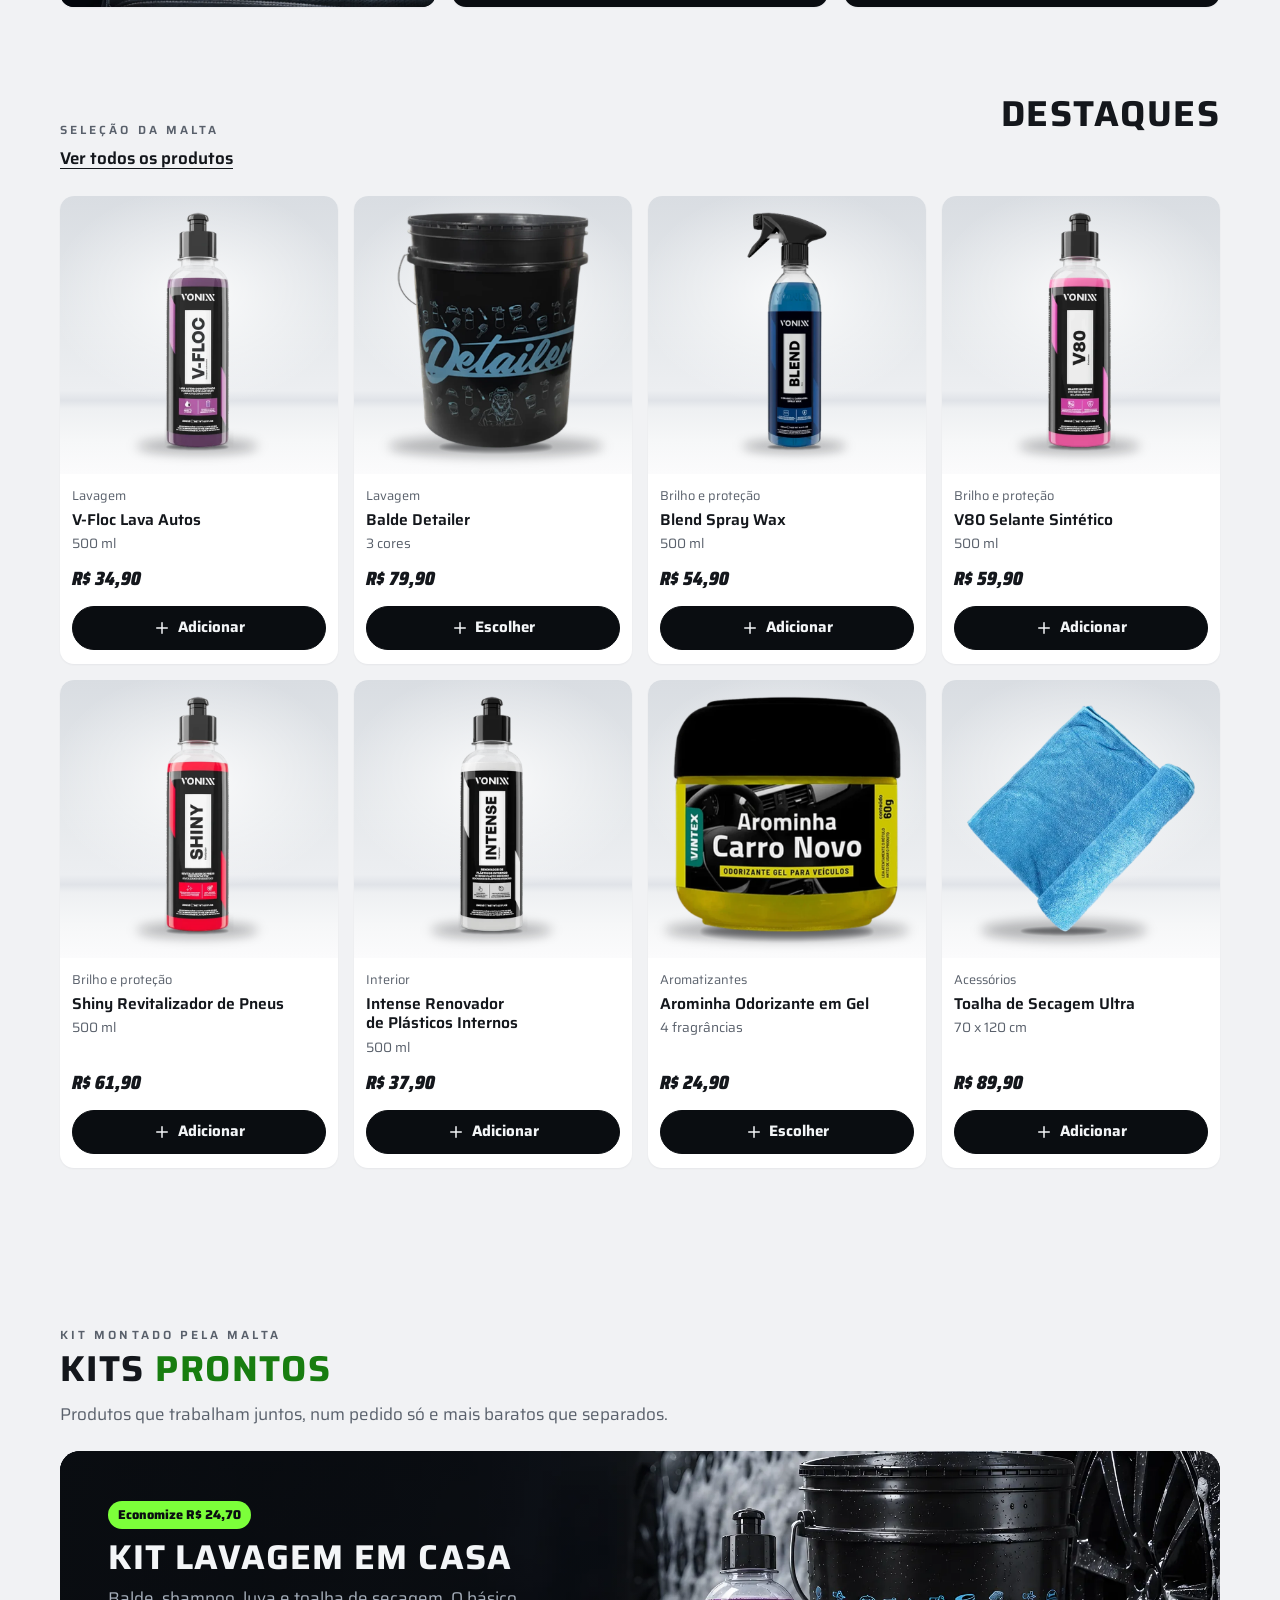
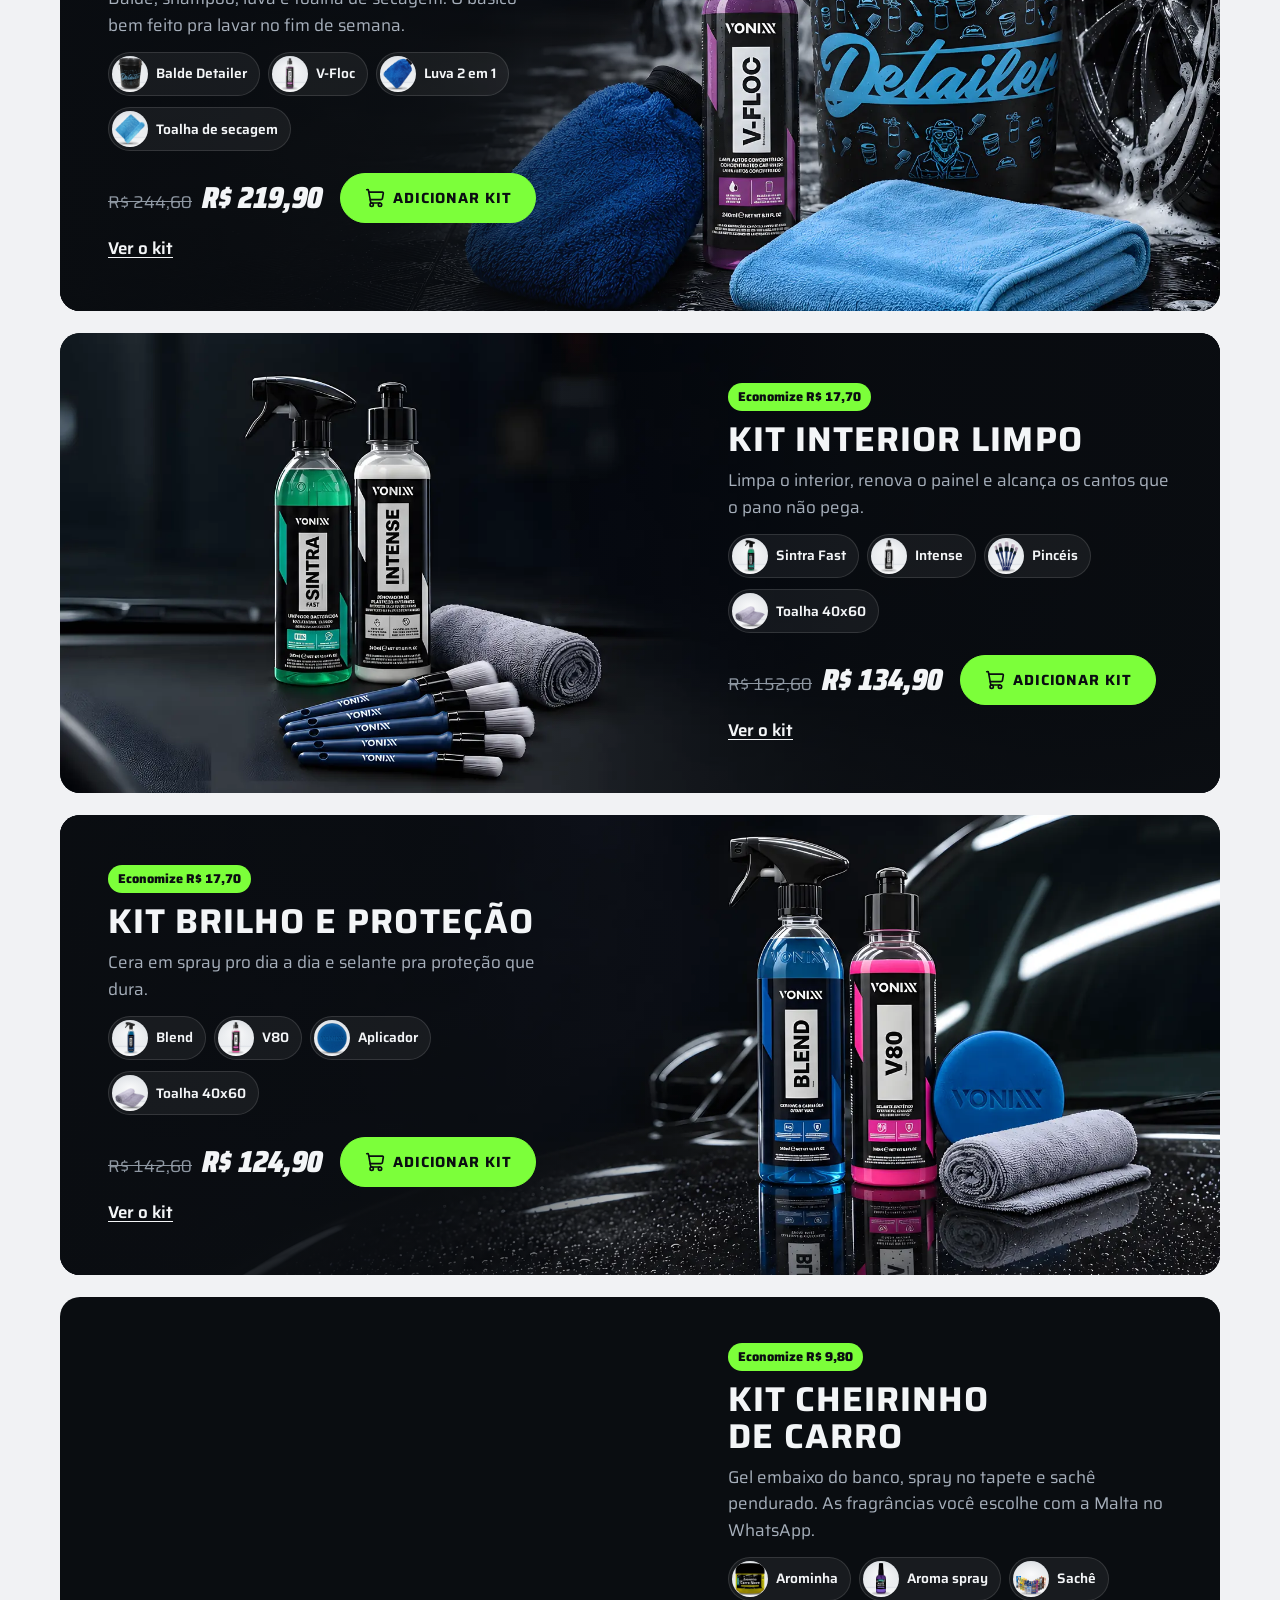
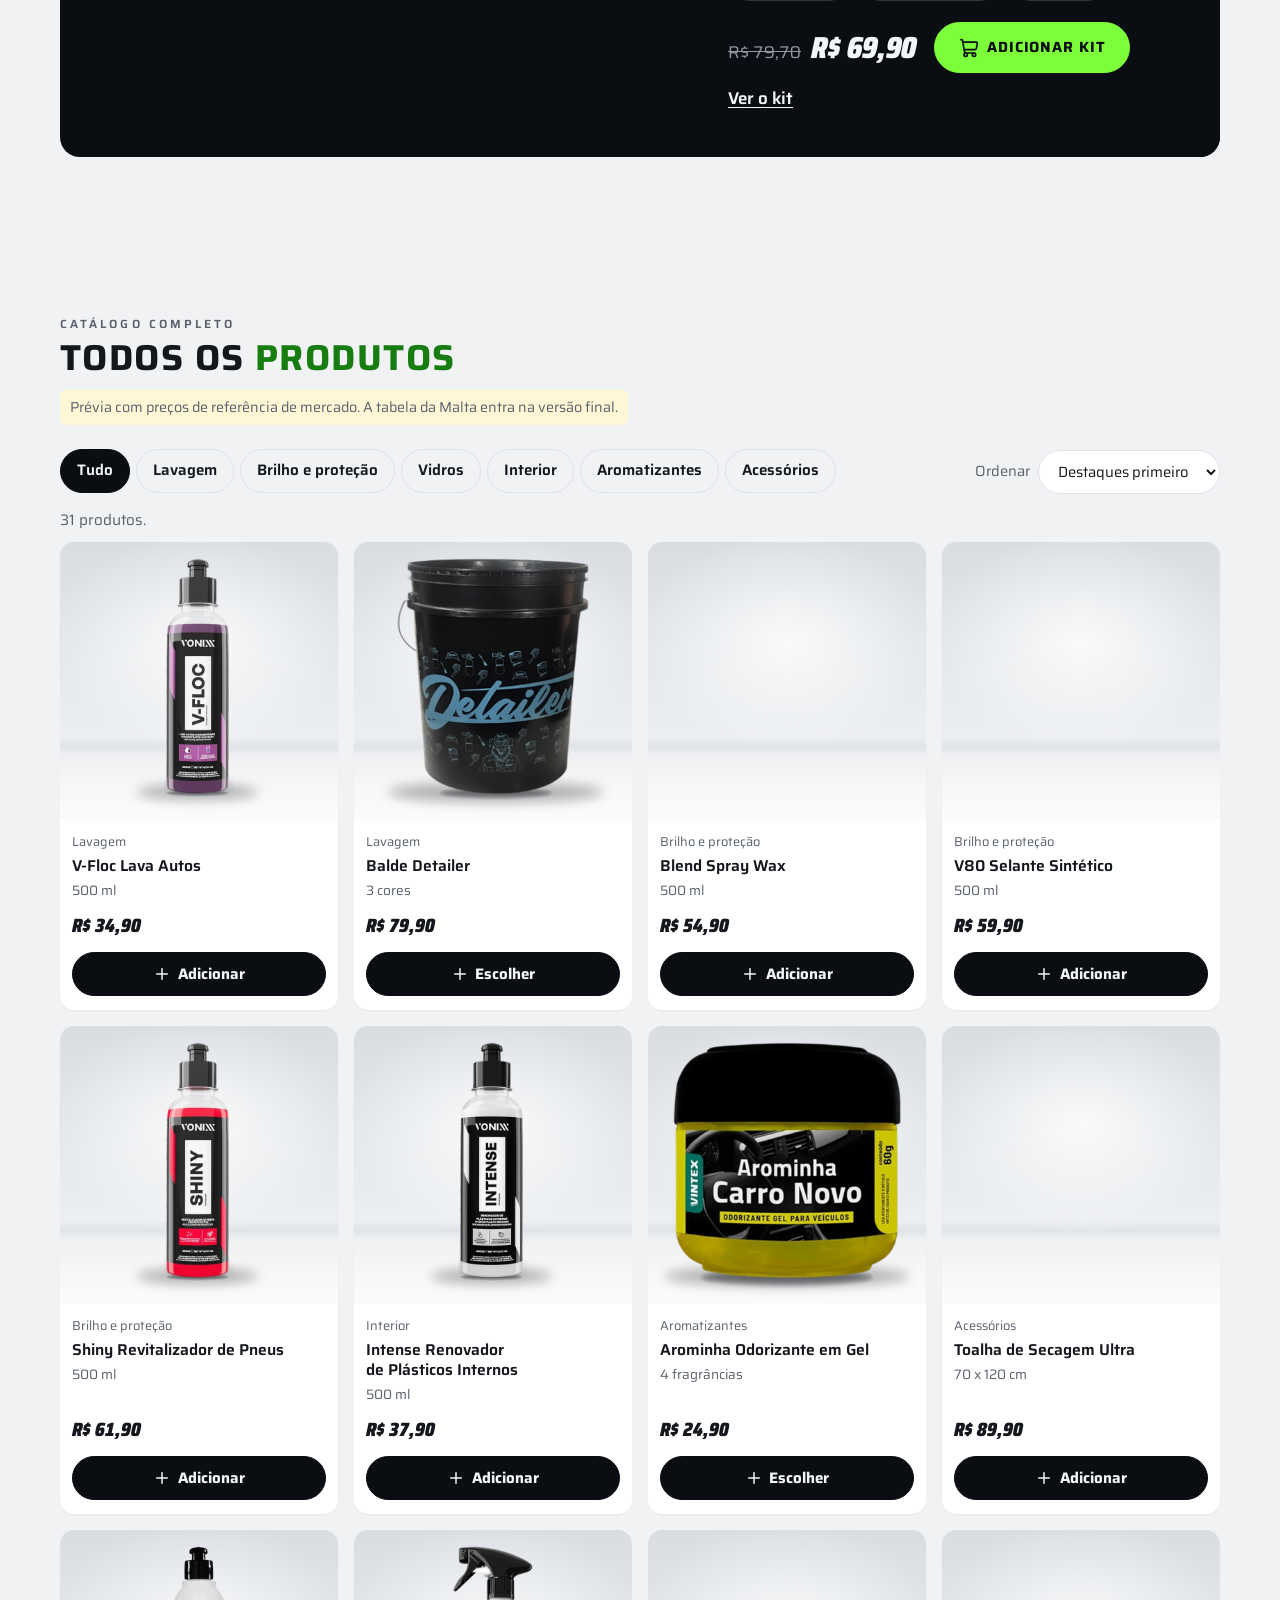
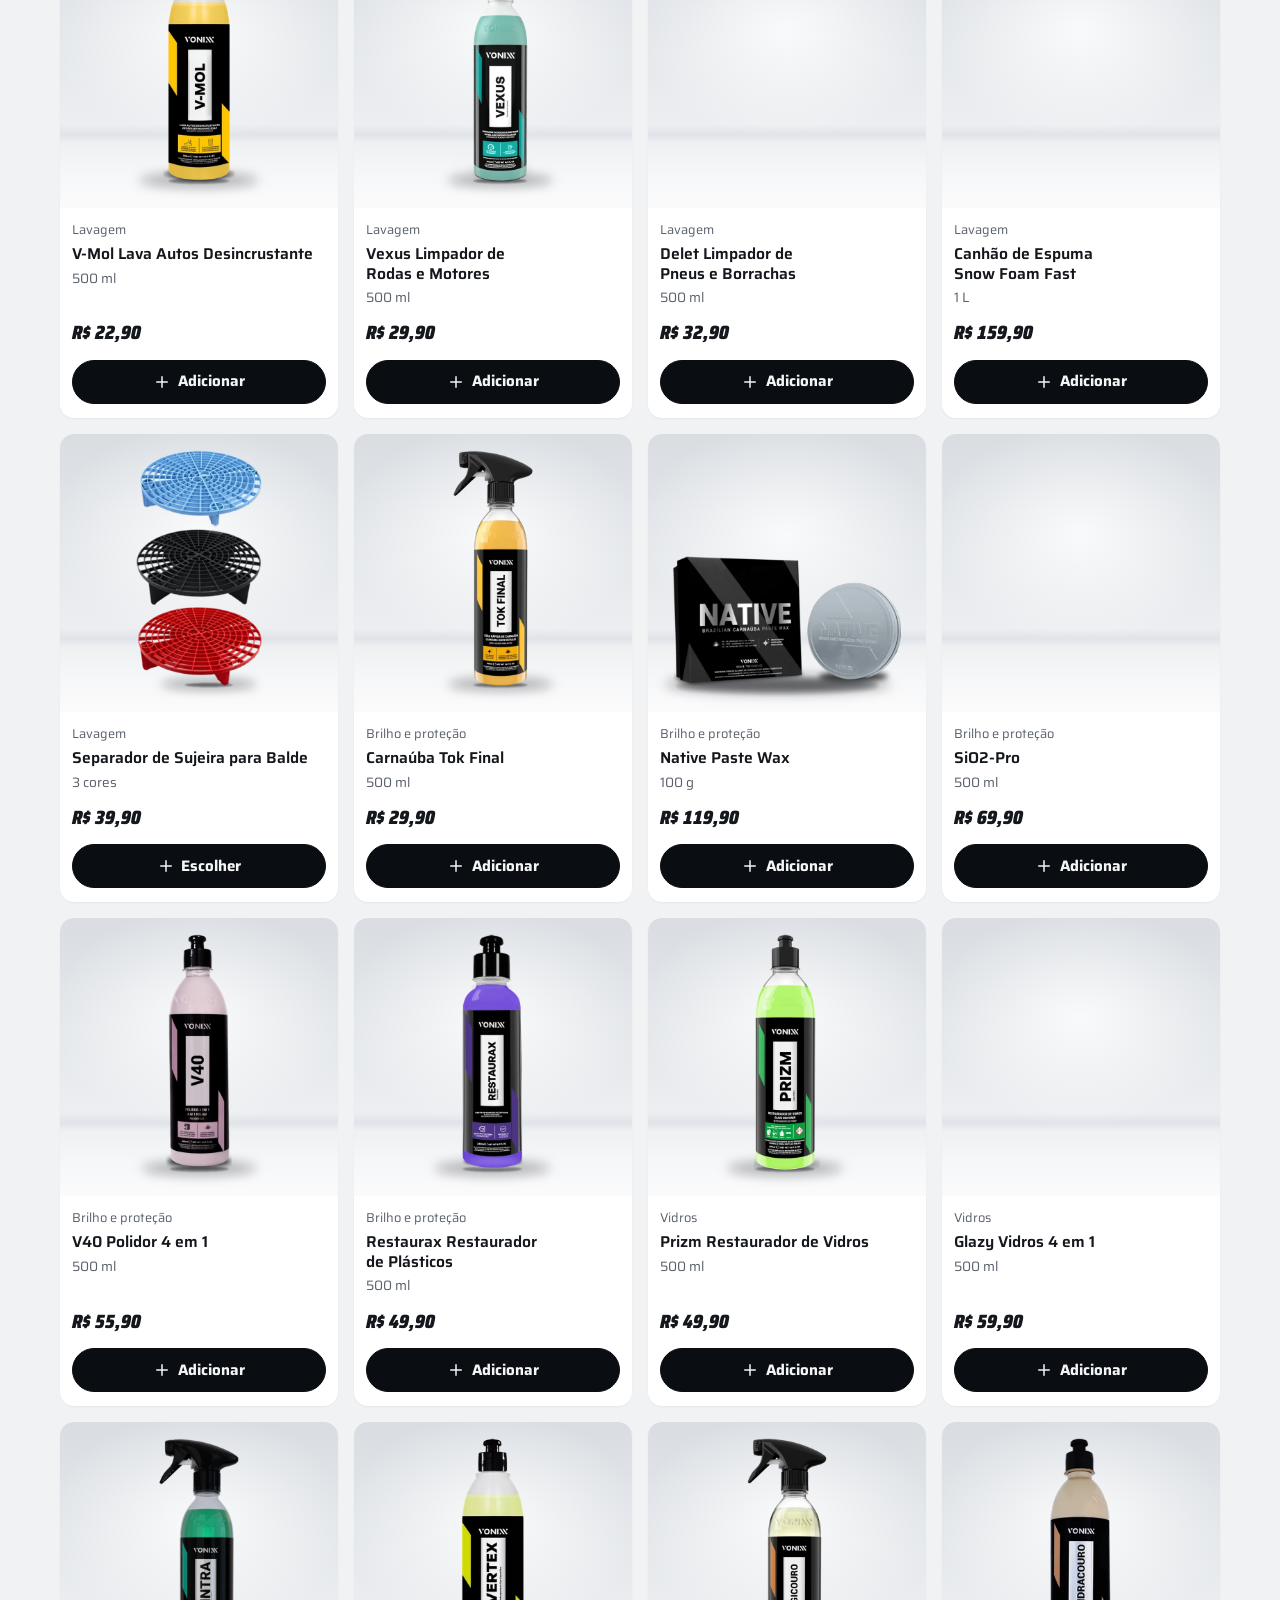
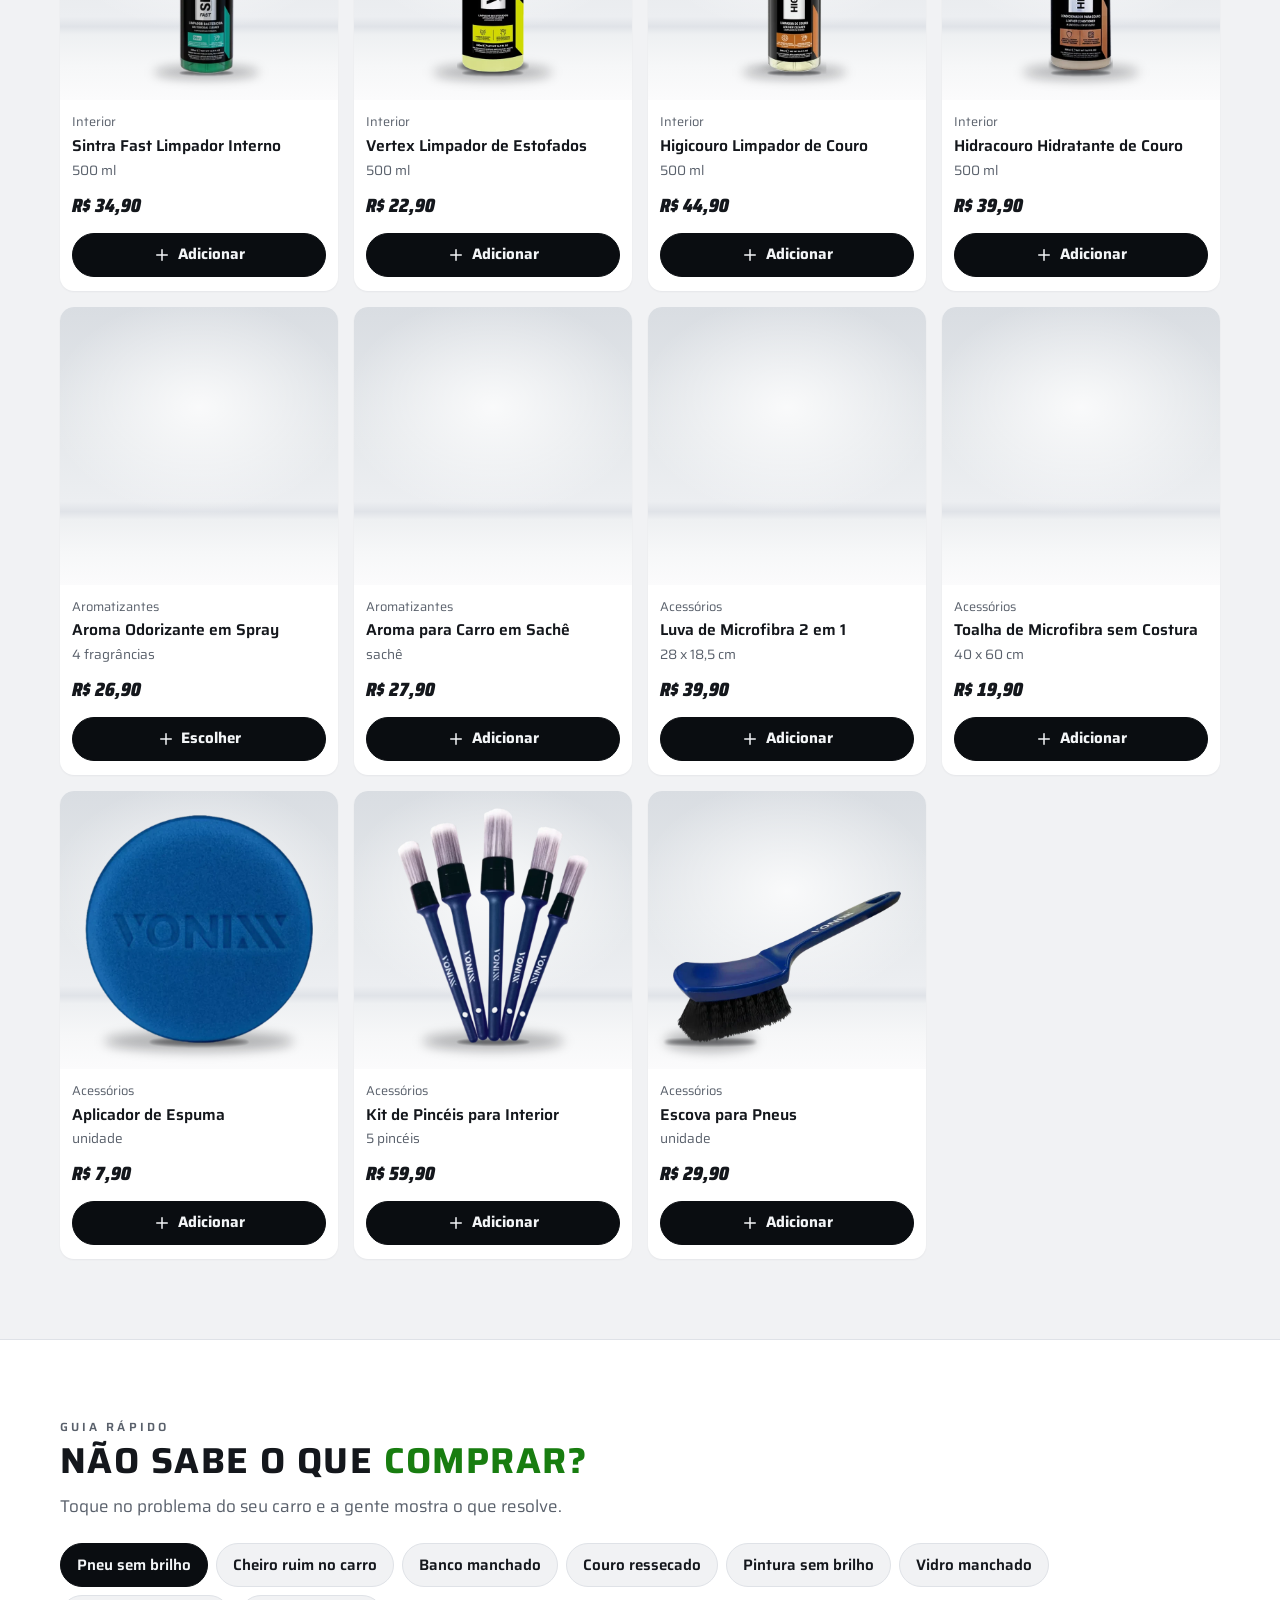
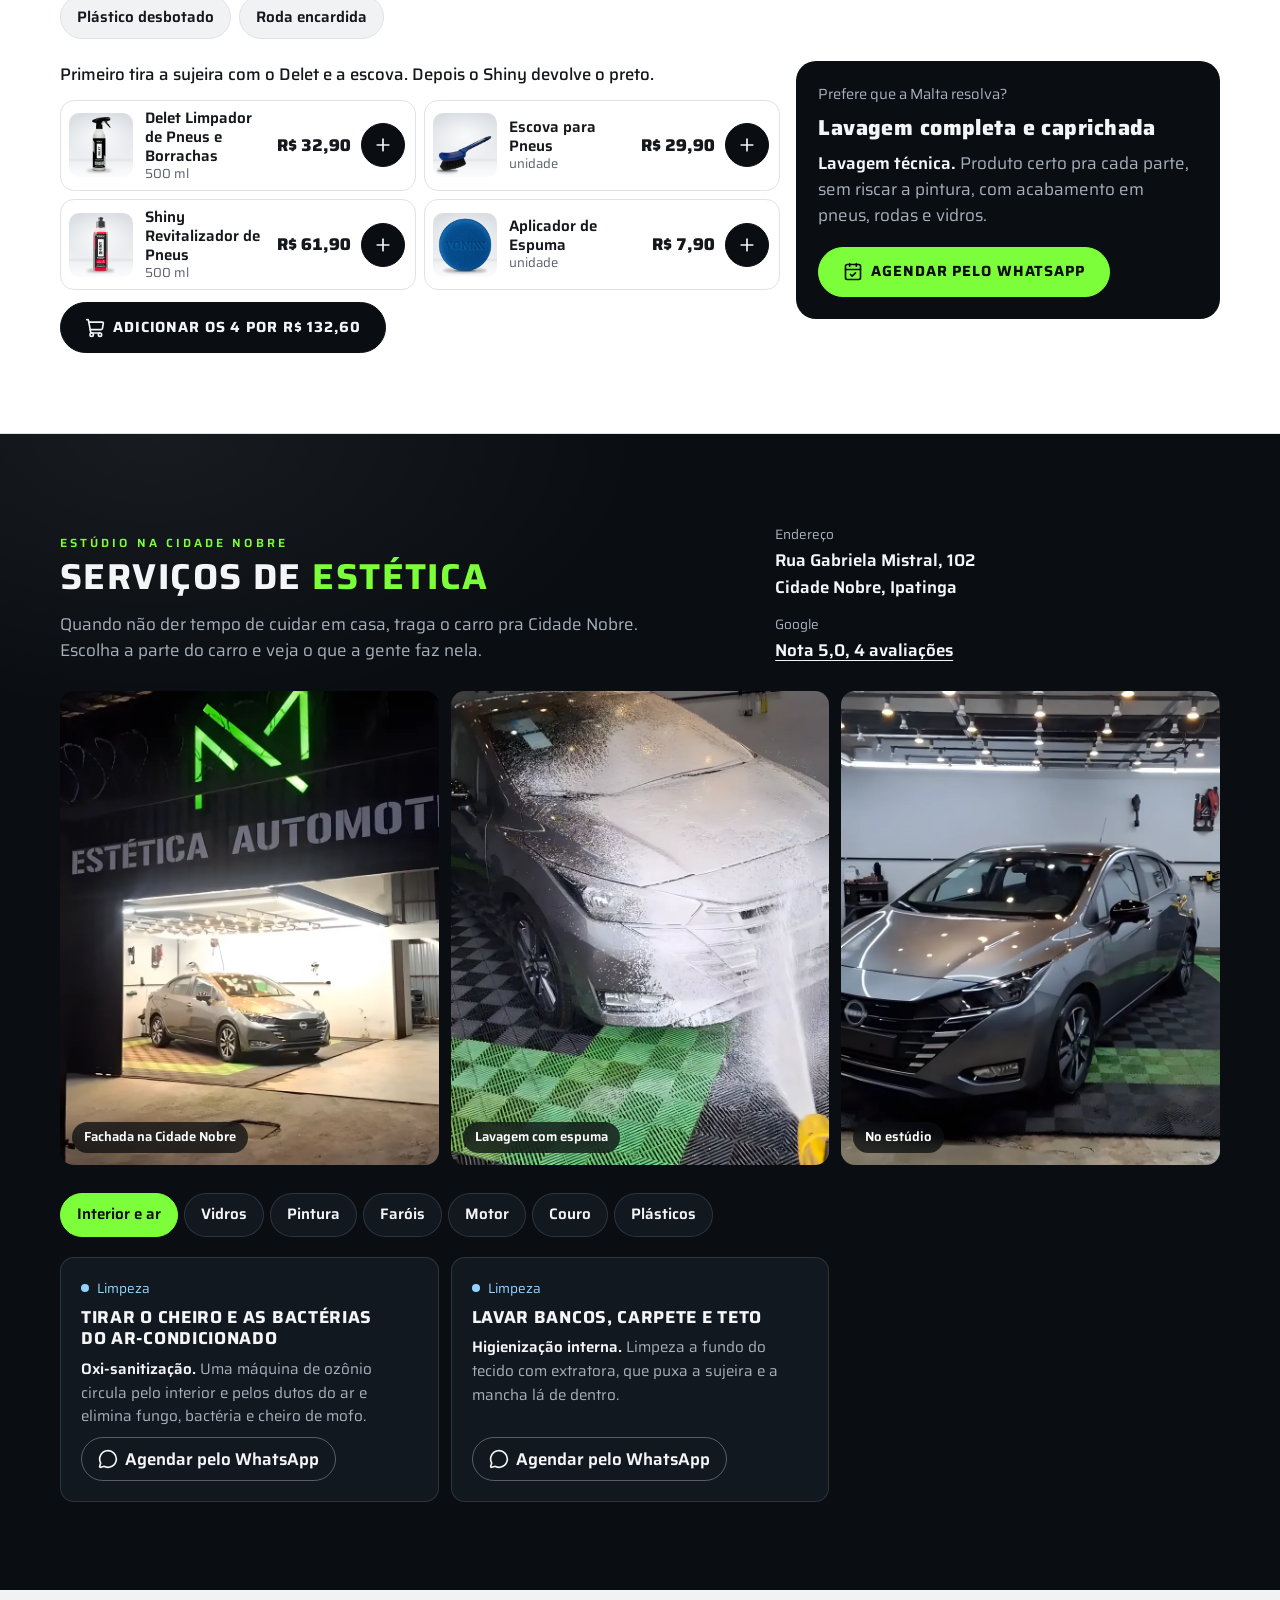
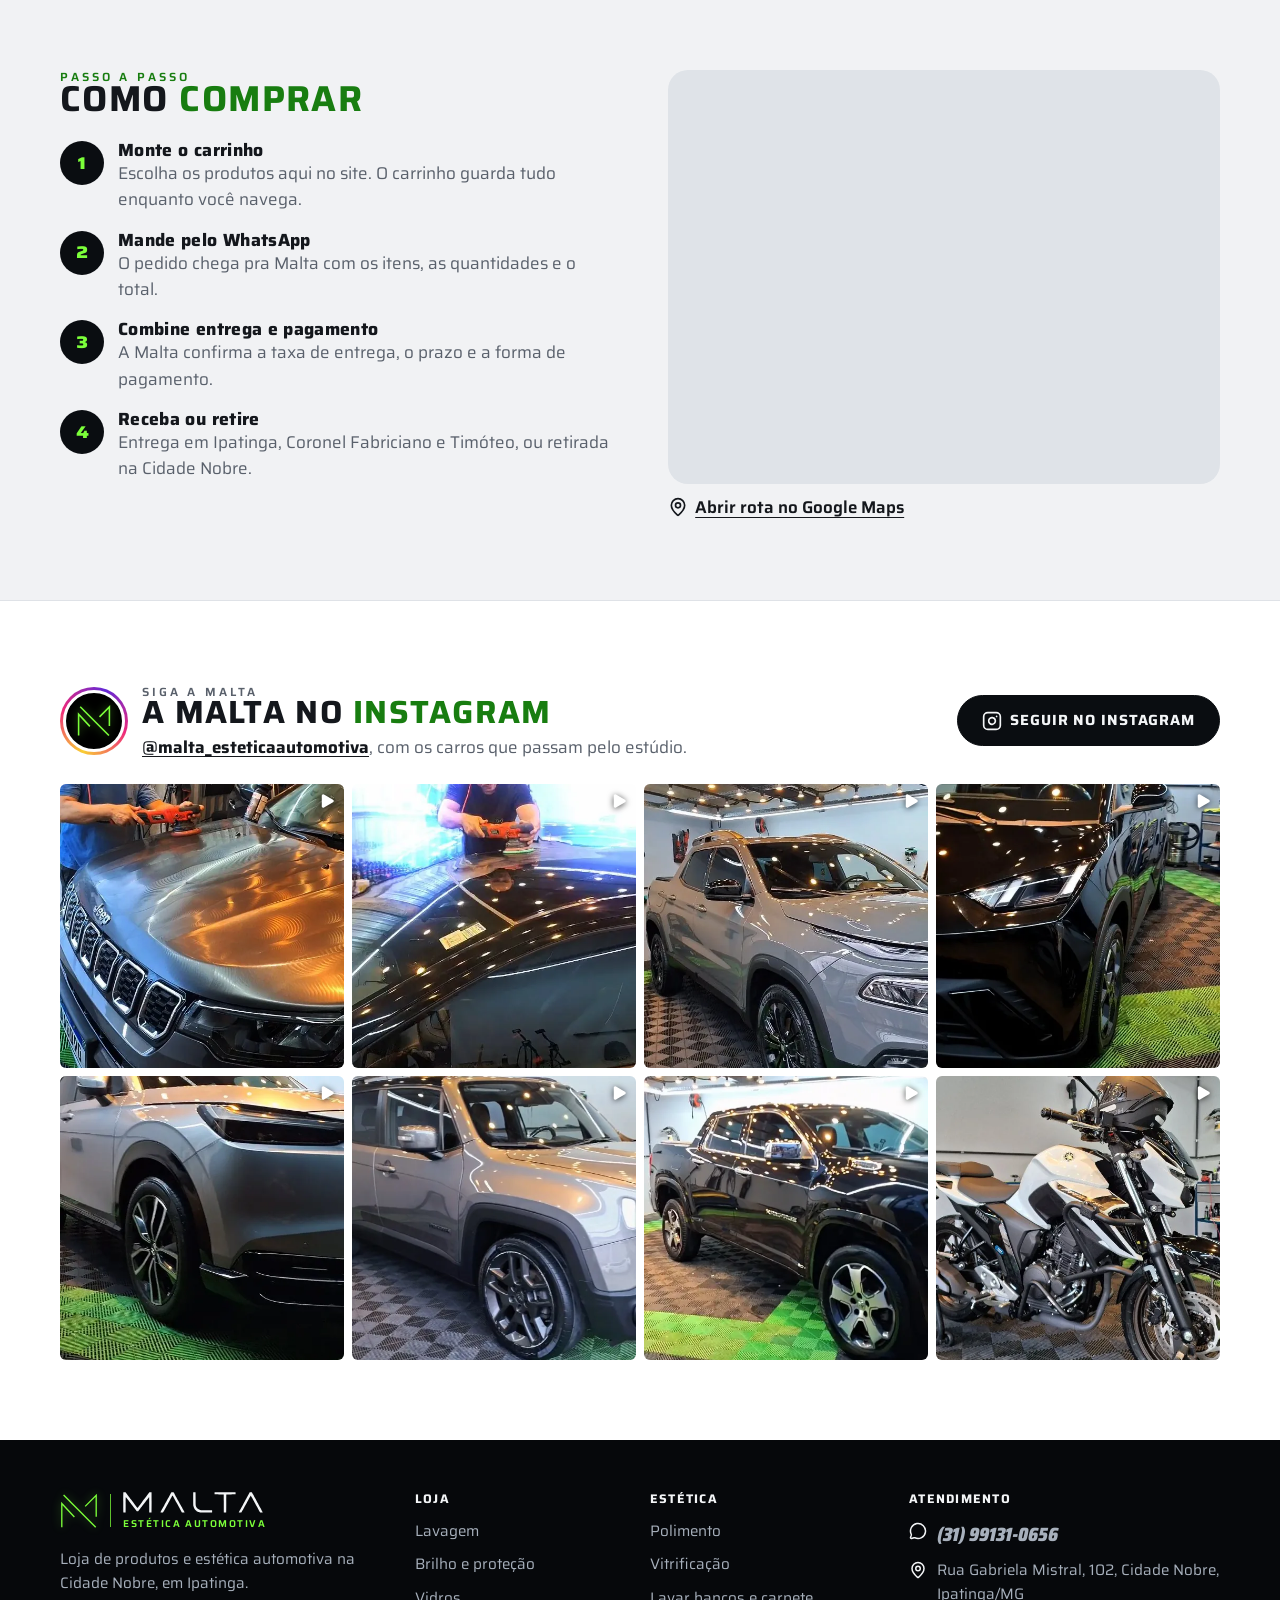
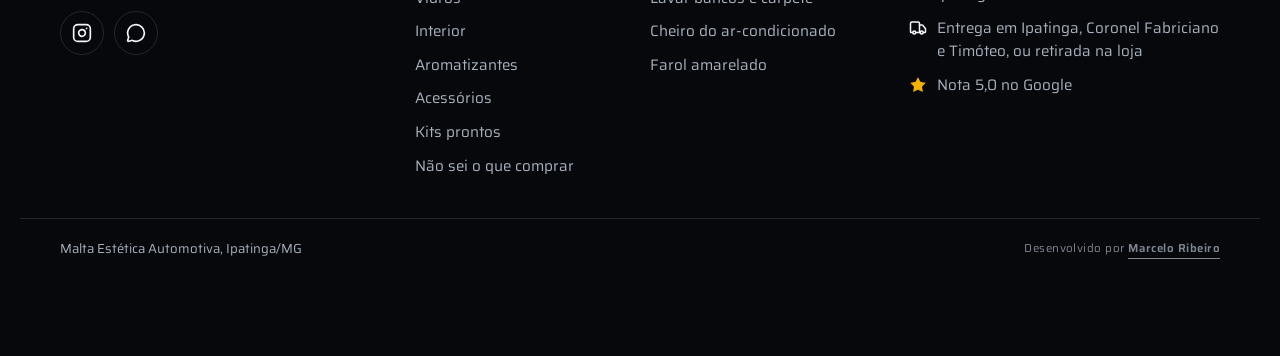
==== commit ce859755: "Malta Estetica Automotiva: painel da loja (produtos, pedidos, estoque, trafego pago) e pagina propri" ====
--- a/index.html
+++ b/index.html
@@ -14,7 +14,7 @@
   <link href="https://fonts.googleapis.com/css2?family=Saira:ital,wdth,wght@0,75..125,400..900;1,75..125,400..900&family=Satisfy&display=swap" rel="stylesheet">
   <link rel="preload" as="image" href="assets/img/topo/topo-computador-1400.webp" imagesrcset="assets/img/topo/topo-computador-1400.webp 1400w, assets/img/topo/topo-computador.webp 2400w" imagesizes="100vw" type="image/webp" media="(min-width: 900px)">
   <link rel="preload" as="image" href="assets/img/topo/topo-celular.webp" type="image/webp" media="(max-width: 899px)">
-  <link rel="stylesheet" href="assets/css/loja.css?v=8">
+  <link rel="stylesheet" href="assets/css/loja.css?v=10">
   <script type="application/ld+json">
   {"@context":"https://schema.org","@type":"AutoWash","name":"Malta Estética Automotiva","telephone":"+55 31 99131-0656",
    "address":{"@type":"PostalAddress","streetAddress":"Rua Gabriela Mistral, 102, Cidade Nobre","addressLocality":"Ipatinga","addressRegion":"MG","postalCode":"35162-417","addressCountry":"BR"},
@@ -425,6 +425,10 @@
         <label>Seu nome
           <input name="nome" type="text" autocomplete="given-name" placeholder="Como a Malta te chama">
         </label>
+        <label>Seu WhatsApp
+          <input name="telefone" type="tel" inputmode="tel" autocomplete="tel-national" placeholder="(31) 99999-9999" aria-describedby="erro-telefone">
+        </label>
+        <p class="pedido__erro" id="erro-telefone" role="alert" hidden>Coloque seu WhatsApp com DDD pra Malta confirmar o pedido.</p>
         <label>Como prefere pagar
           <select name="pagamento" id="campo-pagamento"></select>
         </label>
@@ -445,7 +449,9 @@
 
   <div class="toast" id="toast" role="status" aria-live="polite"></div>
 
-  <script src="assets/js/catalogo.js?v=6"></script>
-  <script src="assets/js/loja.js?v=8"></script>
+  <!-- Catálogo ao vivo do painel da Malta (malta-painel). Se ele não responder, vale o catalogo.js daqui. -->
+  <script src="https://malta-painel.marcel0gs.workers.dev/catalogo.js"></script>
+  <script>window.CATALOGO || document.write('<script src="assets/js/catalogo.js?v=7"><\/script>');</script>
+  <script src="assets/js/loja.js?v=10"></script>
 </body>
 </html>
--- a/assets/css/loja.css
+++ b/assets/css/loja.css
@@ -665,3 +665,97 @@
 .titulo-mao .fino { display: block; margin-top: 4px; font-size: 1.2rem; letter-spacing: .04em; }
 .titulo-mao .forte { display: block; margin-top: 2px; font-size: 2.8rem; font-style: italic; font-weight: 900; font-stretch: 87.5%; text-transform: uppercase; color: var(--acento); }
 .obrigado__txt { max-width: 22rem; margin: 0 auto 6px; color: var(--claro-suave); }
+
+/* ---------- Painel: promoção e esgotado (13/11/2026) ---------- */
+.card__foto, .produto__foto { position: relative; }
+.selo-foto {
+  position: absolute; top: 10px; left: 10px; z-index: 1;
+  padding: 3px 10px; border-radius: 999px;
+  background: var(--acento); color: var(--acento-texto);
+  font-size: .82rem; font-weight: 800; font-style: italic; font-stretch: 75%; letter-spacing: .02em;
+}
+.selo-foto--esgotado { background: var(--pintura); color: var(--claro); font-style: normal; font-stretch: 100%; font-weight: 700; }
+.card__preco s, .mini__preco s, .produto__preco s { color: var(--suave); font-weight: 600; font-size: .72em; margin-right: .2em; }
+.card__add--avisar, .mini__add--avisar { background: transparent; border-color: var(--linha); color: var(--texto); text-decoration: none; }
+.card__add--avisar:hover, .mini__add--avisar:hover { background: var(--bancada); border-color: var(--suave); color: var(--texto); }
+.variante input:disabled + span { opacity: .45; text-decoration: line-through; cursor: not-allowed; }
+
+/* ---------- Carrinho: WhatsApp do cliente (14/11/2026) ---------- */
+.pedido input[type="tel"] { min-height: 46px; border-radius: var(--raio-p); border: 1px solid var(--linha); background: var(--cartao); padding: 0 12px; font-weight: 400; font-size: 1rem; }
+.pedido__erro { margin: -4px 0 0; color: #b42318; font-weight: 600; font-size: .9rem; }
+.produto__pagina { display: inline-block; margin-top: 6px; color: var(--acento-tinta); font-weight: 600; }
+.kit-banner__pagina { color: inherit; font-weight: 600; text-underline-offset: 3px; }
+
+/* ---------- Página do produto e do kit (produto.html, 14/11/2026) ---------- */
+.pagina-produto { width: 100%; max-width: var(--larg); margin: 0 auto; padding: 18px var(--margem) 72px; outline: none; }
+.pp-carregando, .pp-vazio { padding: 80px 0; text-align: center; color: var(--suave); }
+.pp-vazio h1 { color: var(--texto); font-size: 1.6rem; margin-bottom: 8px; }
+.pp-vazio .btn { margin-top: 20px; }
+.migalhas { display: flex; flex-wrap: wrap; gap: 6px; font-size: .85rem; color: var(--suave); margin-bottom: 16px; }
+.migalhas a { color: var(--suave); text-underline-offset: 3px; }
+.migalhas a:hover { color: var(--texto); }
+.migalhas [aria-current] { color: var(--texto); font-weight: 600; }
+.pp { display: grid; gap: 22px; }
+.pp__foto { position: relative; aspect-ratio: 1; border-radius: var(--raio-g); overflow: hidden; background: var(--estudio); }
+.pp__foto img { width: 100%; height: 100%; object-fit: contain; }
+.pp__foto--kit { aspect-ratio: 3 / 2; background: var(--pintura); }
+.pp__foto--kit img { object-fit: cover; }
+.pp__miniaturas { display: flex; gap: 8px; margin-top: 10px; overflow-x: auto; padding-bottom: 4px; }
+.pp__miniaturas button { flex: none; width: 68px; height: 68px; padding: 0; border: 1px solid var(--linha); border-radius: var(--raio-p); background: var(--estudio); overflow: hidden; cursor: pointer; }
+.pp__miniaturas button:hover, .pp__miniaturas button:focus-visible { border-color: var(--pintura); }
+.pp__miniaturas img { width: 100%; height: 100%; object-fit: contain; }
+.pp__info { display: grid; gap: 12px; align-content: start; }
+.pp__etapa { font-size: .74rem; font-weight: 600; letter-spacing: .22em; text-transform: uppercase; color: var(--acento-tinta); }
+.pp__nome { font-size: clamp(1.6rem, 5.4vw, 2.3rem); font-weight: 700; line-height: 1.08; letter-spacing: .01em; }
+.pp__medida { color: var(--suave); margin-top: -6px; }
+.pp__preco { display: flex; flex-wrap: wrap; align-items: baseline; gap: 4px 12px; margin-top: 4px; }
+.pp__preco strong { font-size: clamp(2.2rem, 8vw, 2.8rem); font-weight: 850; font-style: italic; font-stretch: 75%; line-height: 1; font-variant-numeric: tabular-nums; }
+.pp__preco s { color: var(--suave); font-weight: 600; font-size: 1.05rem; flex-basis: 100%; }
+.pp__economia { padding: 4px 10px; border-radius: 999px; background: var(--acento); color: var(--acento-texto); font-weight: 800; font-size: .85rem; }
+.pp__pagamento { color: var(--suave); font-size: .9rem; margin-top: -4px; }
+.pp__restam { font-weight: 700; color: #b42318; }
+.pp__resumo { font-size: 1.02rem; line-height: 1.55; max-width: 60ch; }
+.pp__compra { display: flex; flex-wrap: wrap; gap: 10px; align-items: center; margin-top: 4px; }
+.pp__compra .btn { flex: 1 1 200px; }
+.pp__agora { background: var(--acento); }
+.pp__garantias { list-style: none; margin: 8px 0 0; padding: 14px 16px; display: grid; gap: 12px; border-radius: var(--raio-m); background: var(--bancada); font-size: .92rem; color: var(--suave); }
+.pp__garantias li { display: grid; grid-template-columns: 22px 1fr; gap: 10px; align-items: start; }
+.pp__garantias .i { width: 20px; height: 20px; color: var(--acento-tinta); margin-top: 1px; }
+.pp__garantias strong { color: var(--texto); }
+.pp__garantias a { color: var(--acento-tinta); font-weight: 600; }
+.pp__secao { margin-top: 44px; }
+.pp__secao > h2 { font-size: 1.35rem; font-weight: 700; letter-spacing: .02em; margin-bottom: 14px; }
+.pp__descricao { display: grid; gap: 22px; }
+.pp__texto { max-width: 68ch; display: grid; gap: 12px; line-height: 1.6; font-size: 1.02rem; }
+.pp__texto h3 { font-size: 1.1rem; font-weight: 700; margin-top: 8px; }
+.pp__texto ul { margin: 0; padding-left: 1.2rem; display: grid; gap: 6px; }
+.pp__ficha { margin: 0; display: grid; border: 1px solid var(--linha); border-radius: var(--raio-m); overflow: hidden; max-width: 560px; background: var(--cartao); }
+.pp__ficha div { display: grid; grid-template-columns: 130px 1fr; gap: 12px; padding: 10px 14px; }
+.pp__ficha div + div { border-top: 1px solid var(--linha); }
+.pp__ficha dt { color: var(--suave); }
+.pp__ficha dd { margin: 0; font-weight: 600; }
+.pp__kits { display: grid; gap: 12px; }
+.pp-kit { display: grid; grid-template-columns: 120px 1fr; gap: 14px; align-items: center; padding: 8px; border-radius: var(--raio-m); background: var(--cartao); color: inherit; text-decoration: none; border: 1px solid var(--linha); }
+.pp-kit:hover { border-color: var(--pintura); }
+.pp-kit img { width: 120px; aspect-ratio: 3 / 2; object-fit: cover; border-radius: var(--raio-p); }
+.pp-kit strong { display: block; }
+.pp-kit span span { color: var(--suave); font-size: .9rem; }
+.compra-fixa {
+  position: fixed; left: 0; right: 0; bottom: 0; z-index: 44;
+  display: flex; align-items: center; gap: 12px; padding: 10px 12px calc(10px + env(safe-area-inset-bottom));
+  background: var(--pintura); color: var(--claro); box-shadow: 0 -8px 24px rgba(0, 0, 0, .25);
+}
+.compra-fixa[hidden], body.tem-barra .compra-fixa { display: none; }
+.compra-fixa__preco { flex: 1; min-width: 0; display: grid; }
+.compra-fixa__preco span { font-size: .85rem; color: var(--claro-suave); white-space: nowrap; overflow: hidden; text-overflow: ellipsis; }
+.compra-fixa__preco strong { font-size: 1.4rem; font-weight: 850; font-style: italic; font-stretch: 75%; }
+.compra-fixa .btn { flex: none; }
+@media (min-width: 900px) {
+  .pagina-produto { padding-top: 28px; }
+  .pp { grid-template-columns: minmax(0, 1.05fr) minmax(0, 1fr); gap: 48px; align-items: start; }
+  .pp__galeria { position: sticky; top: 92px; }
+  .pp--kit { grid-template-columns: minmax(0, 1.25fr) minmax(0, 1fr); }
+  .pp__kits { grid-template-columns: repeat(2, minmax(0, 1fr)); }
+  .compra-fixa { display: none !important; }
+}
+@media (max-width: 899px) { .compra-fixa:not([hidden]) ~ .whats-flutuante { transform: translateY(-74px); } }
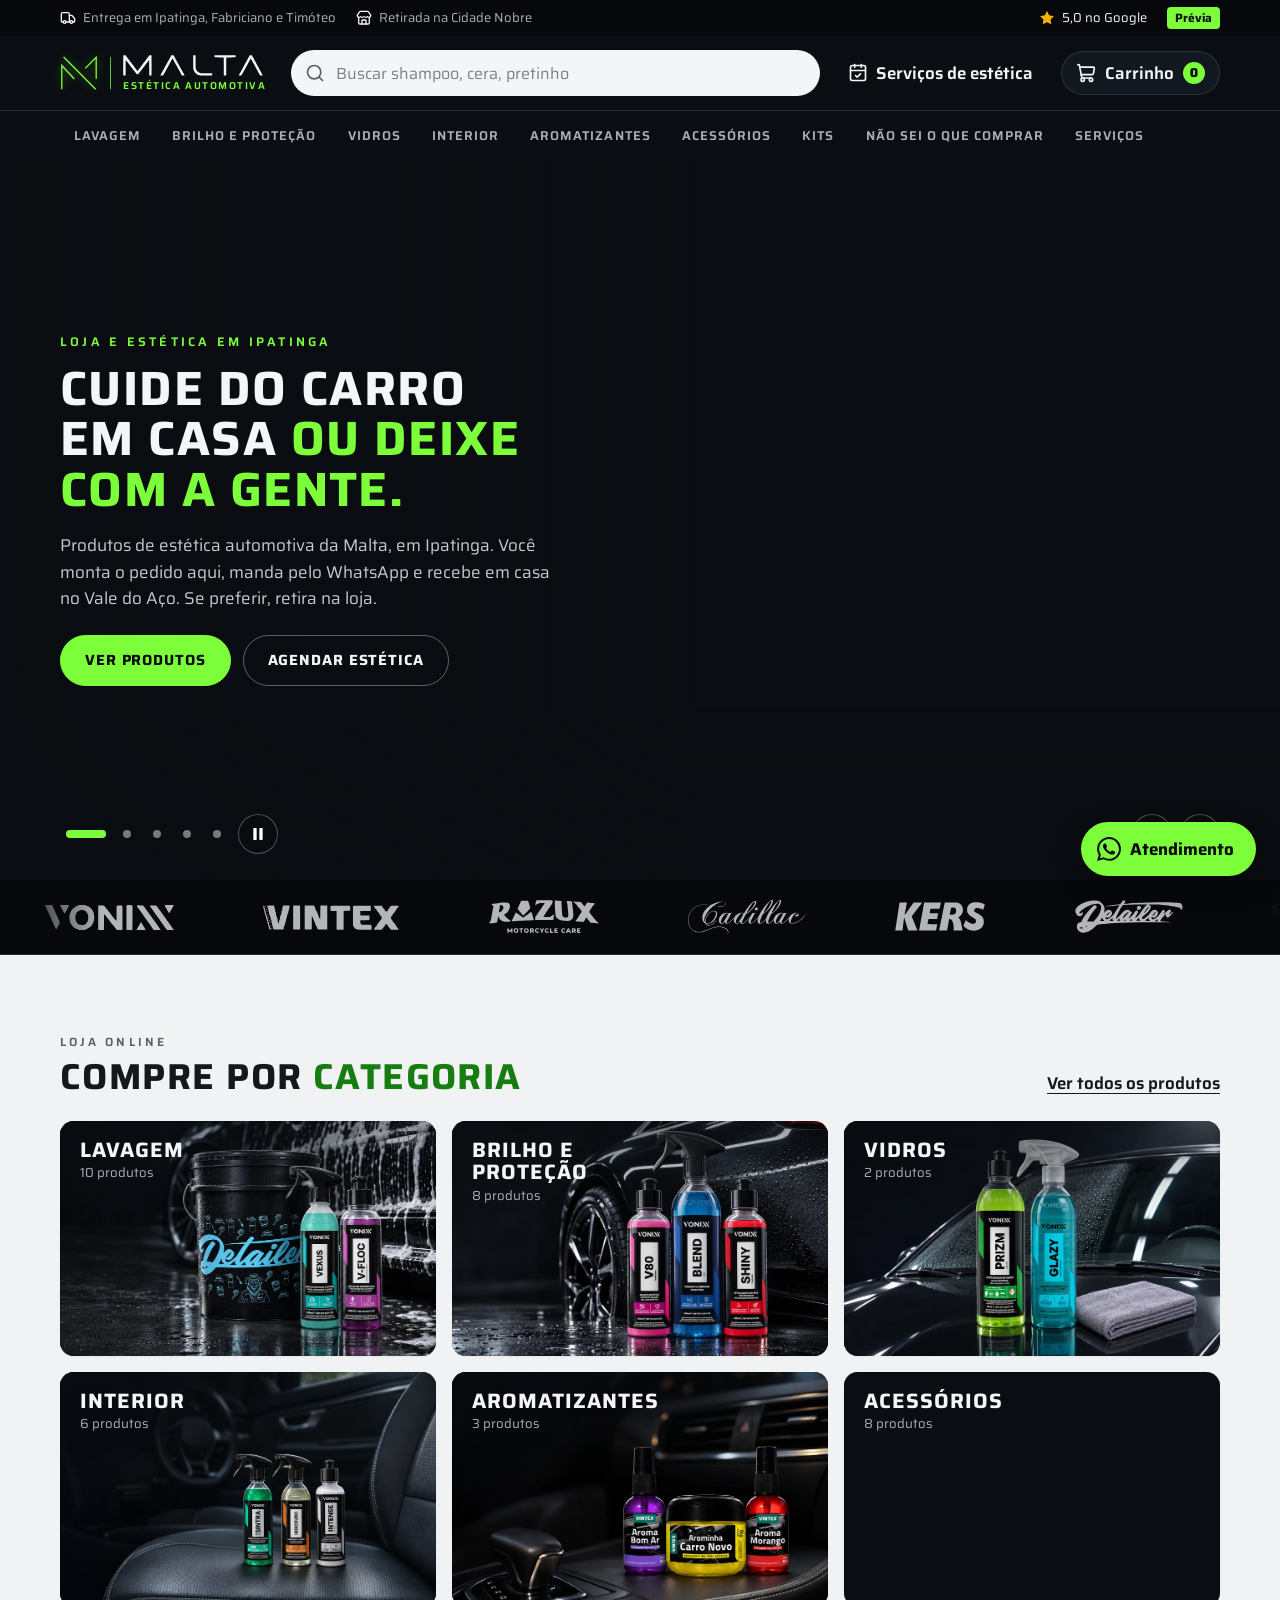
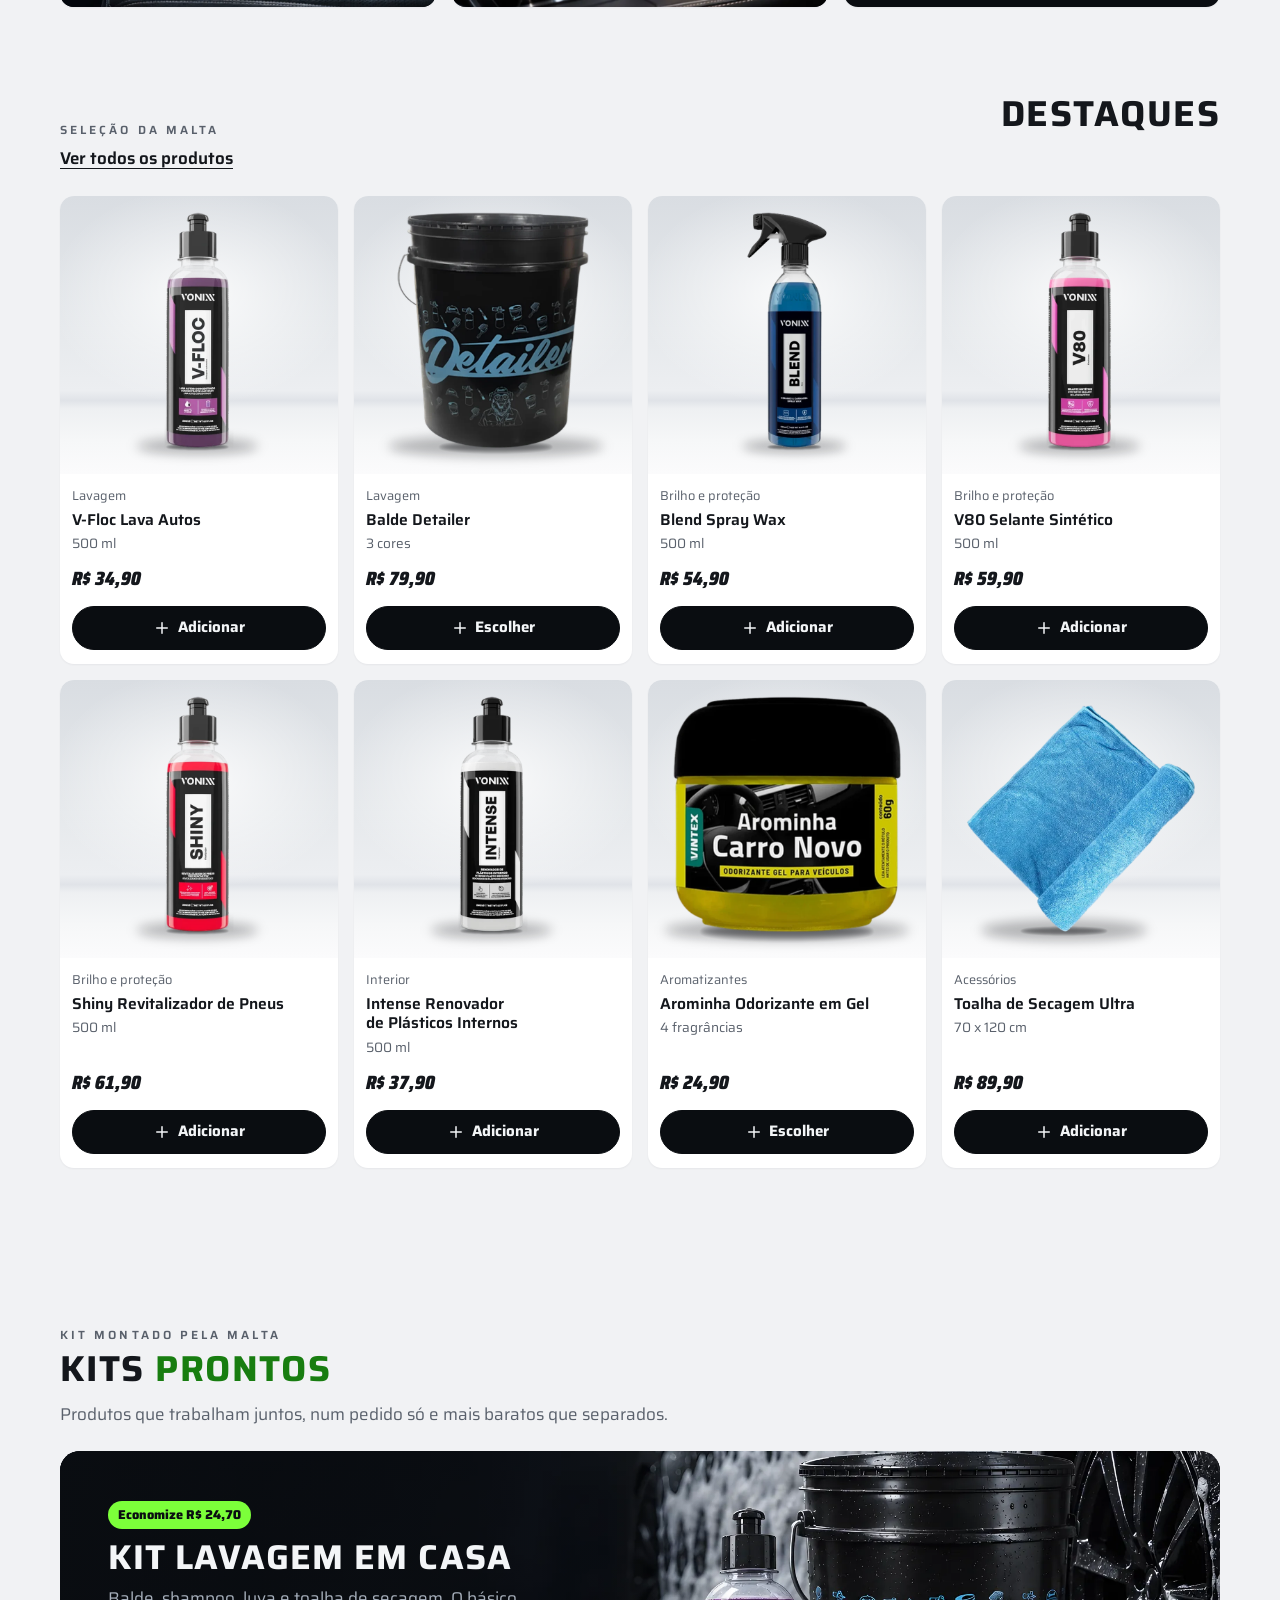
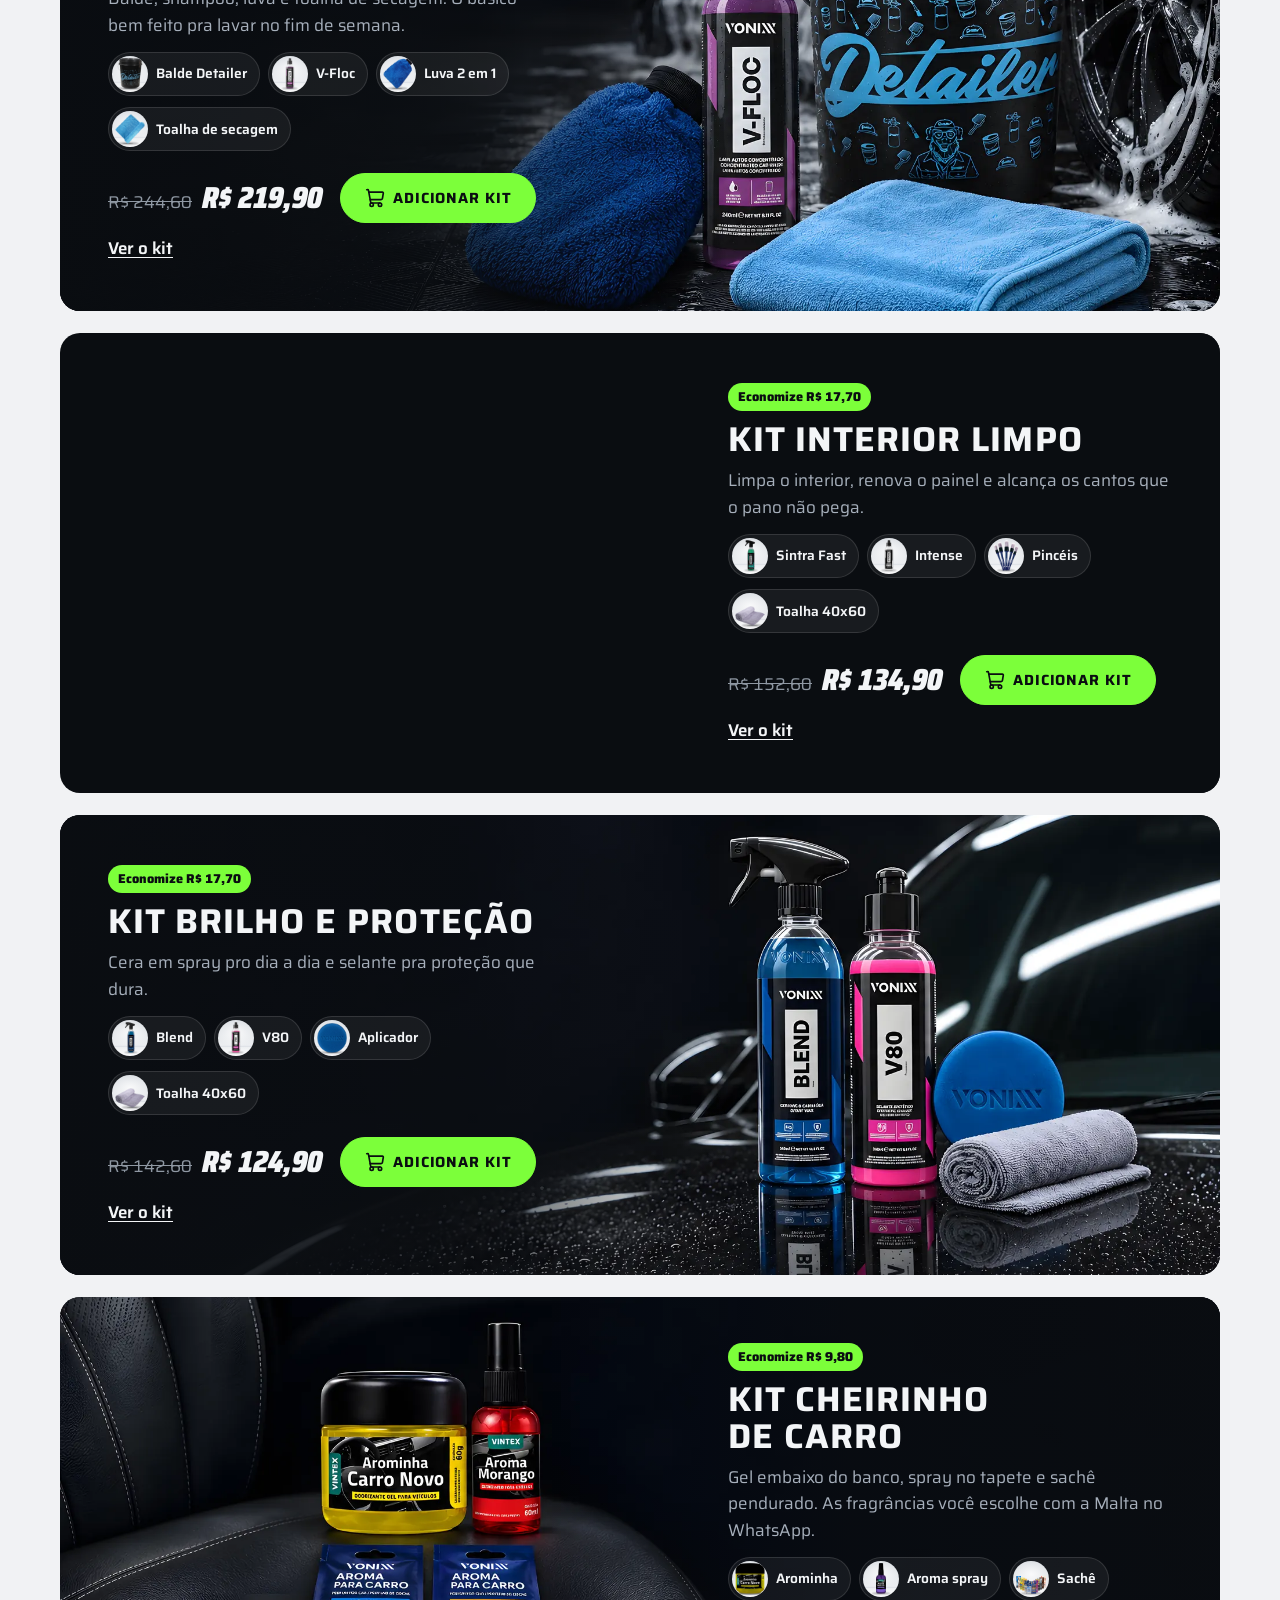
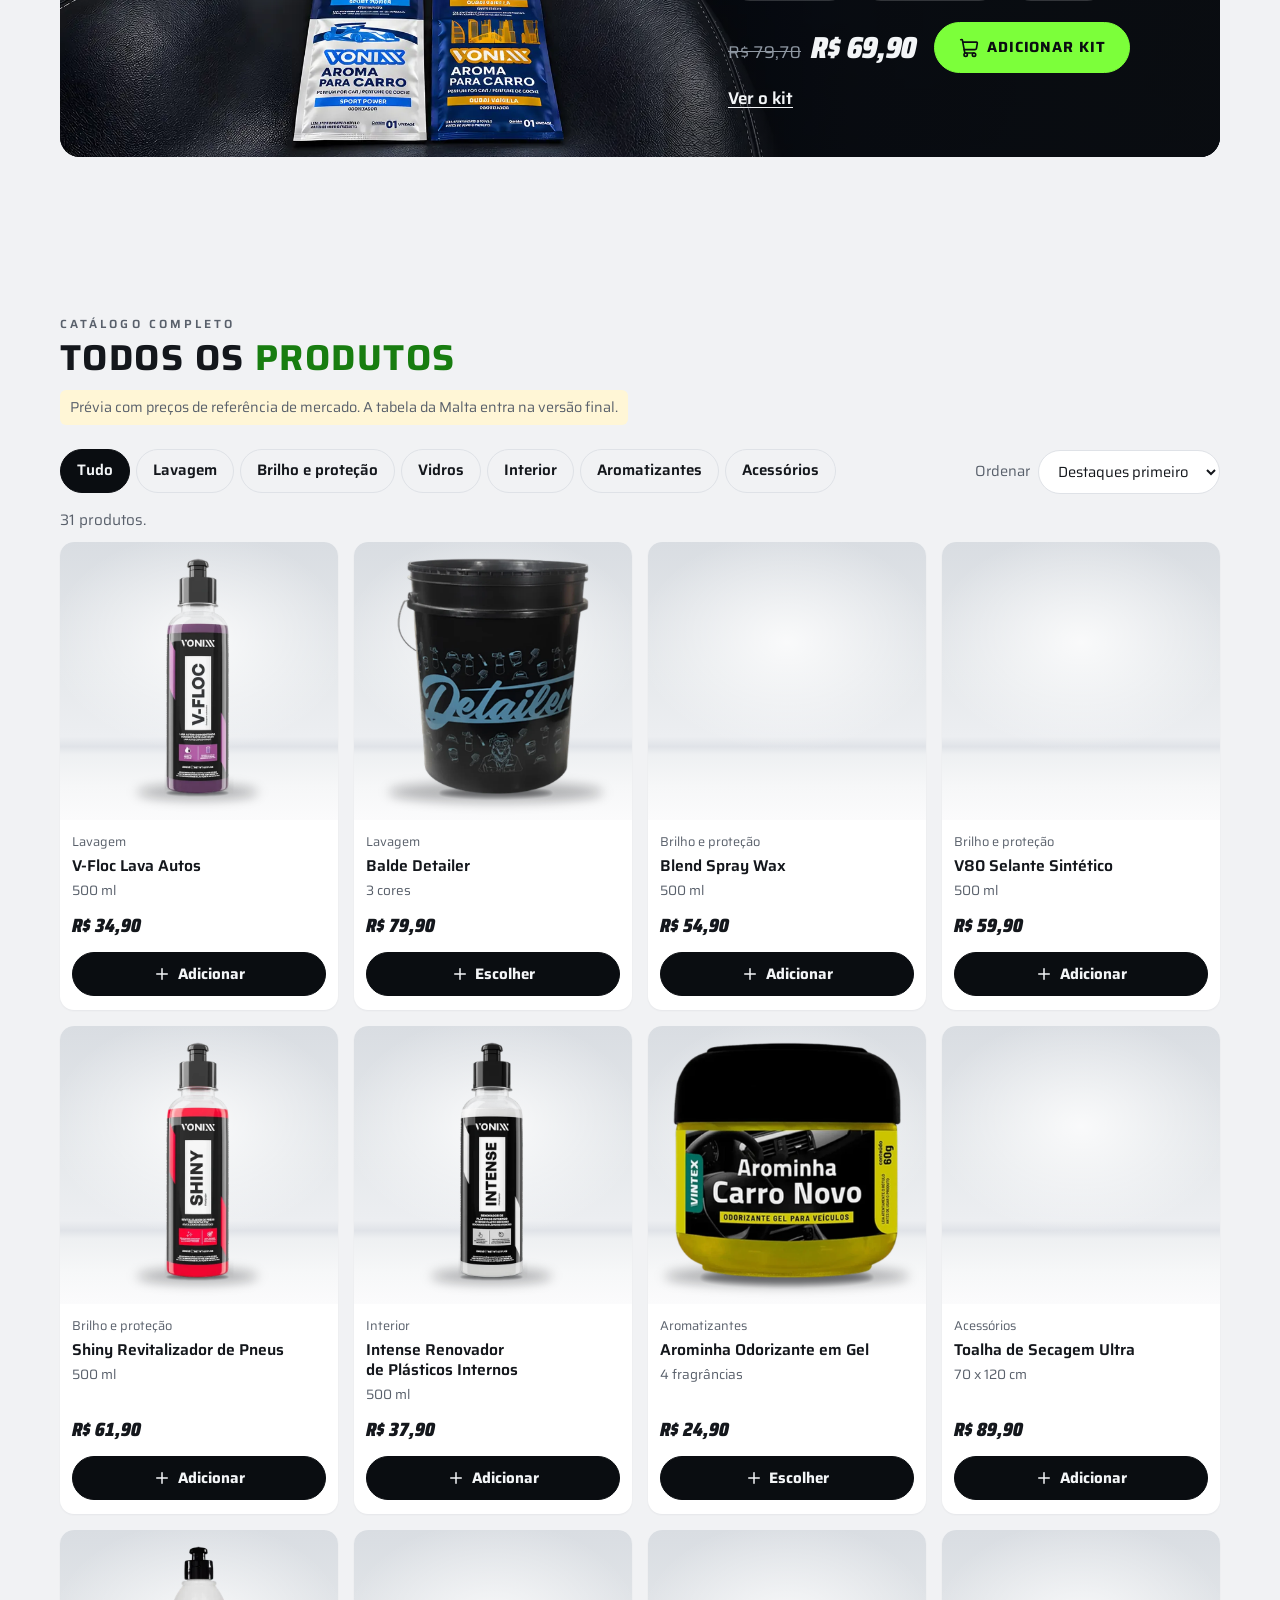
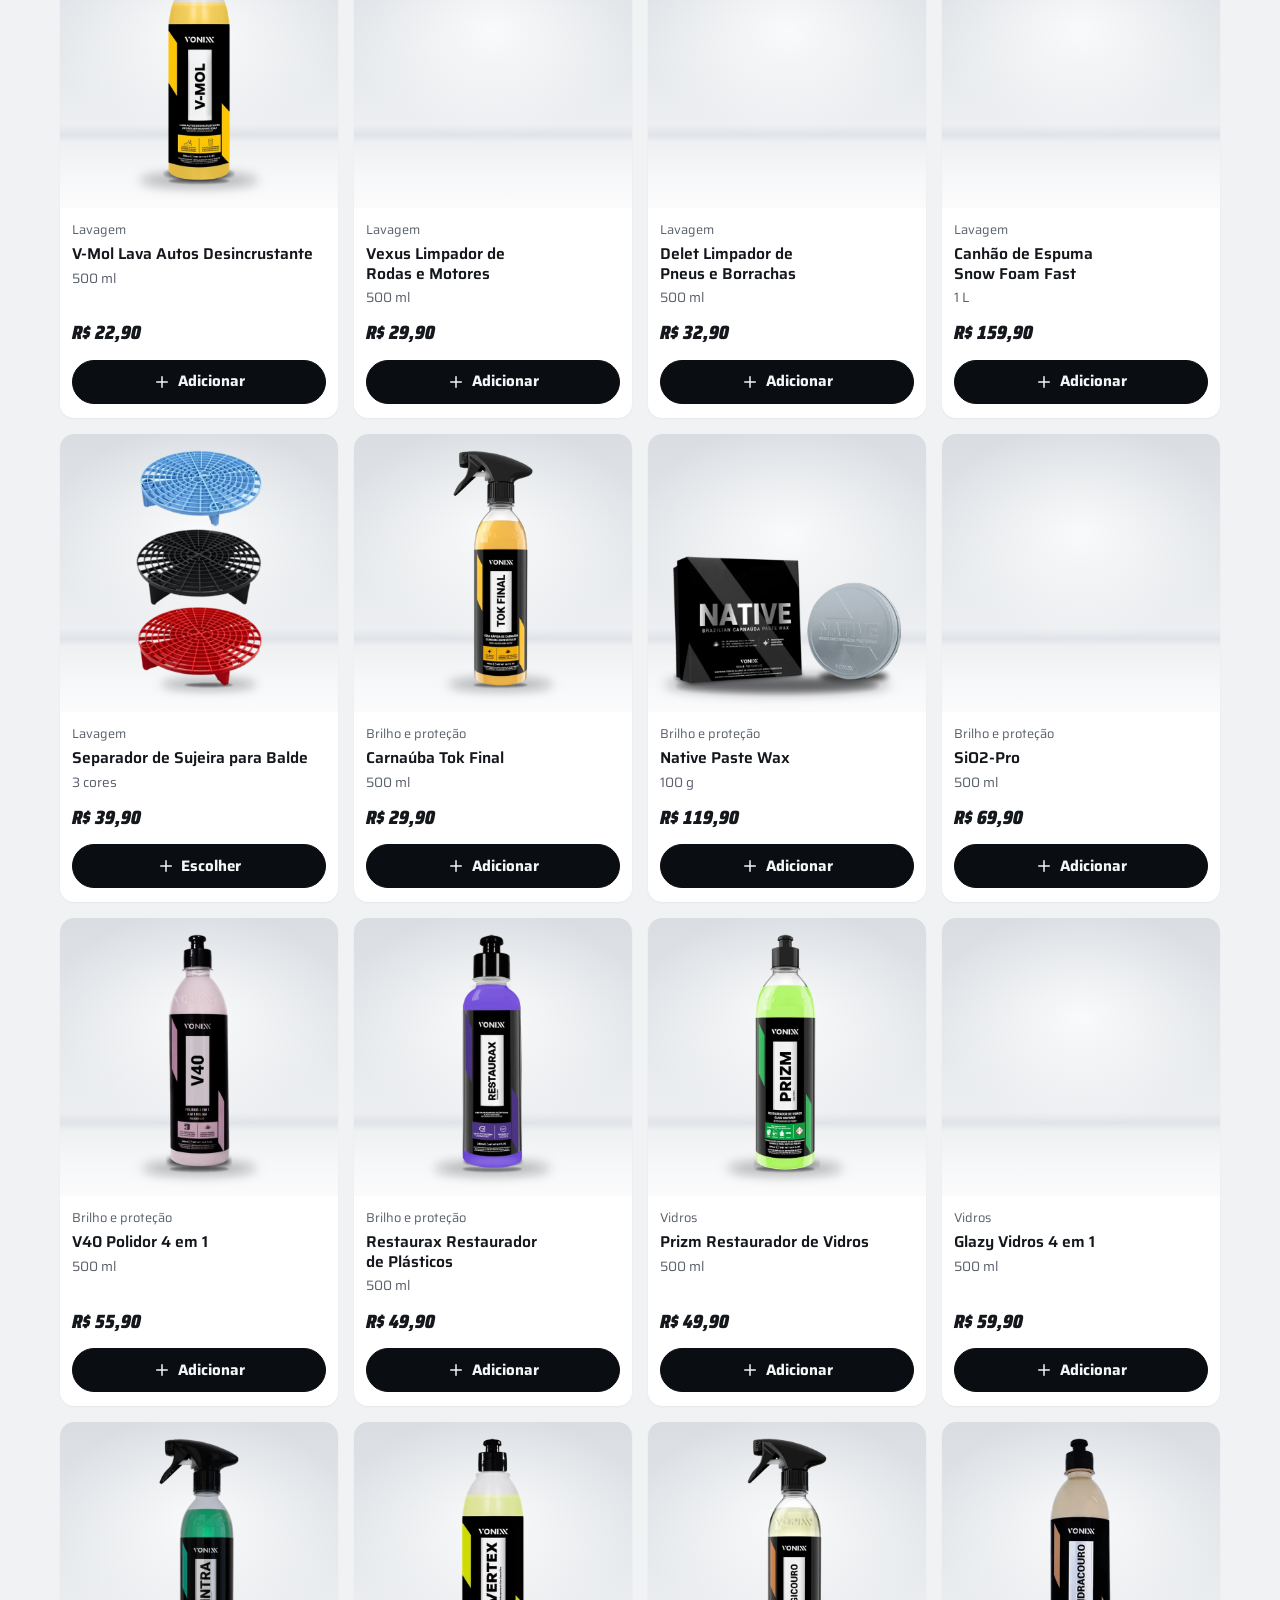
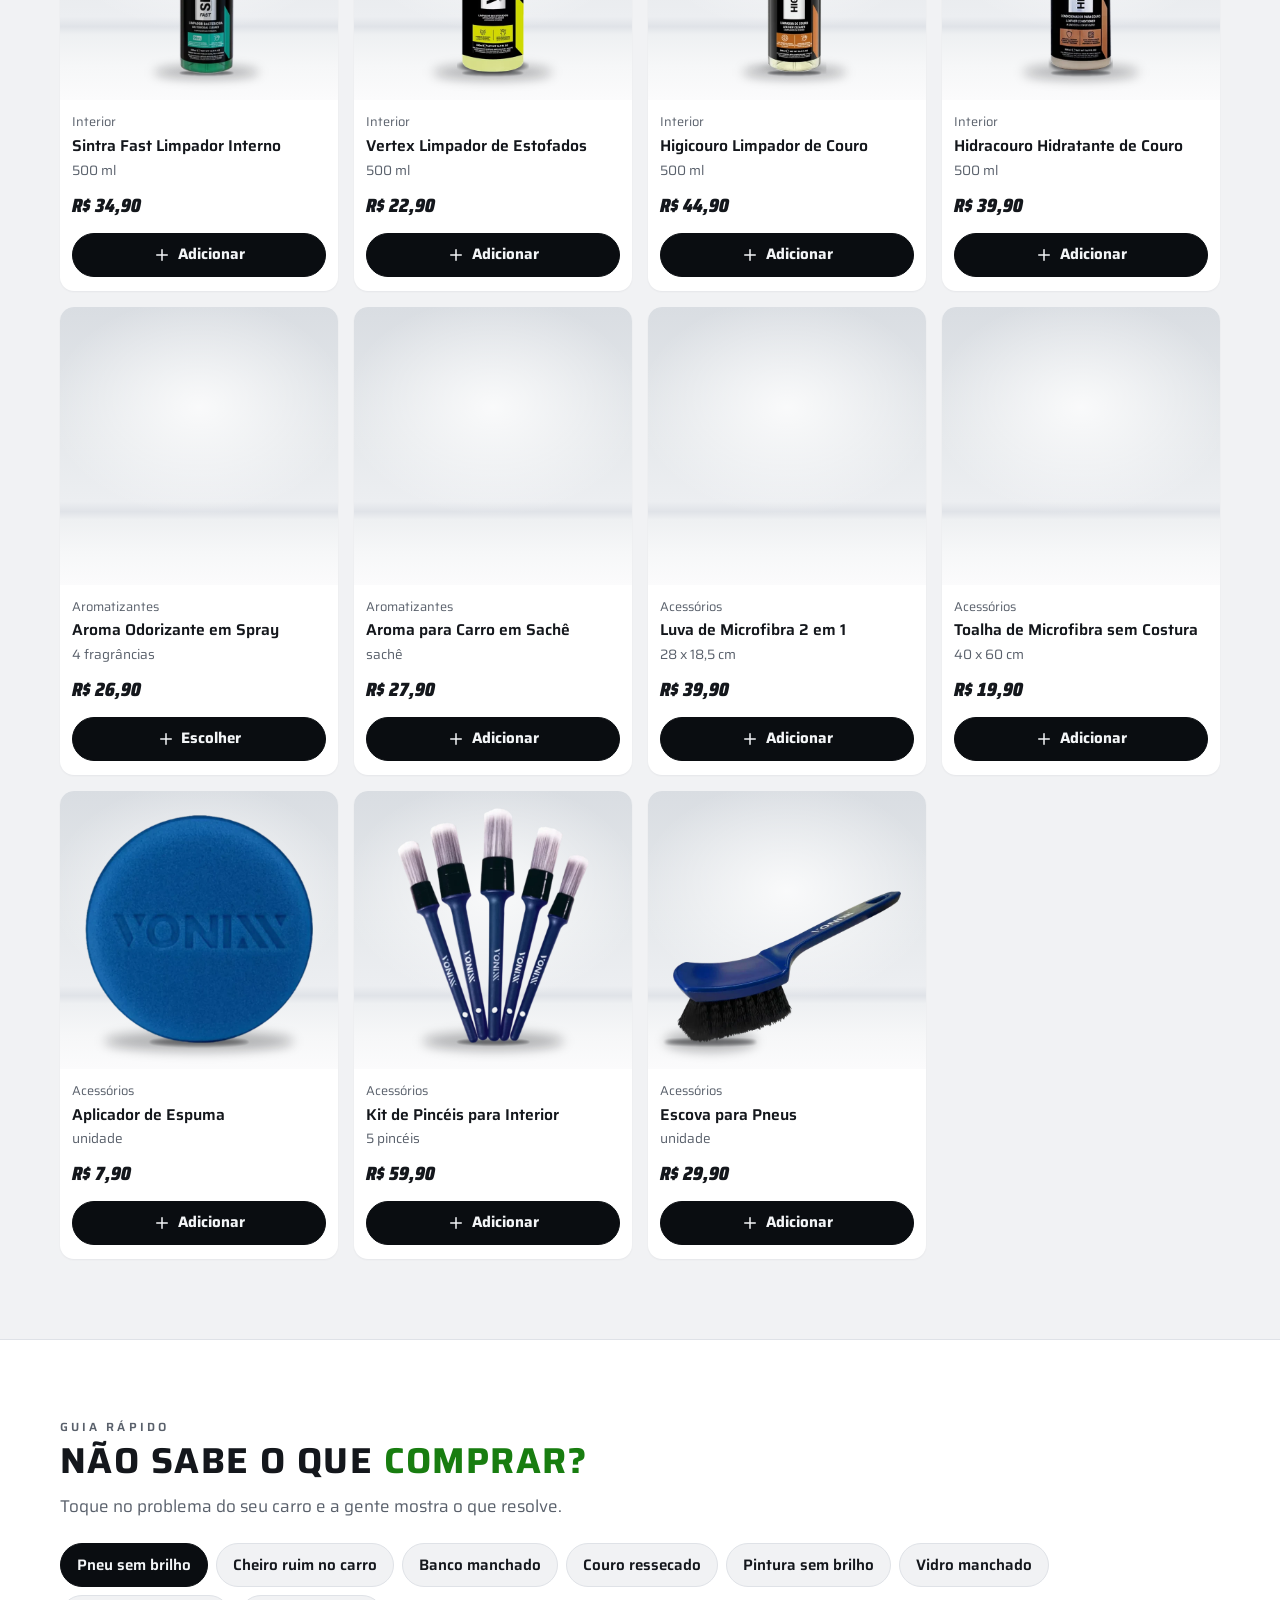
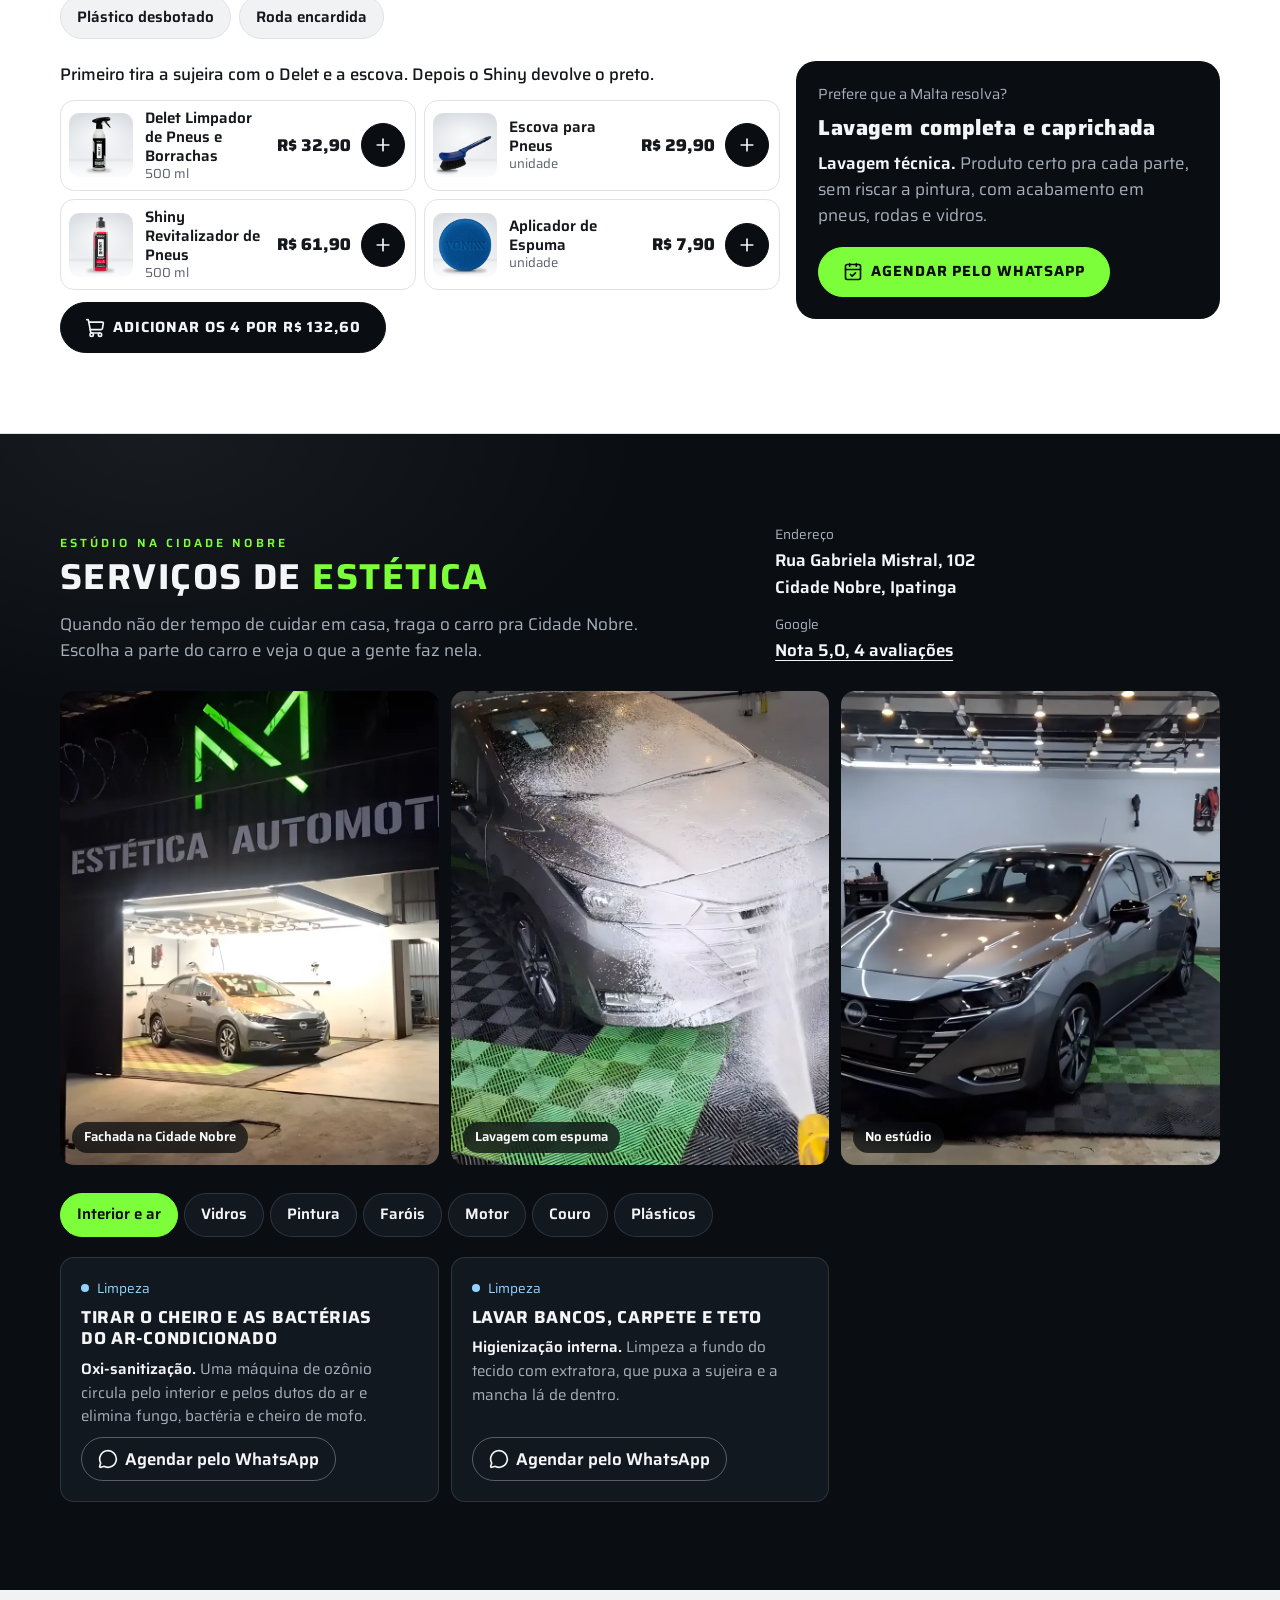
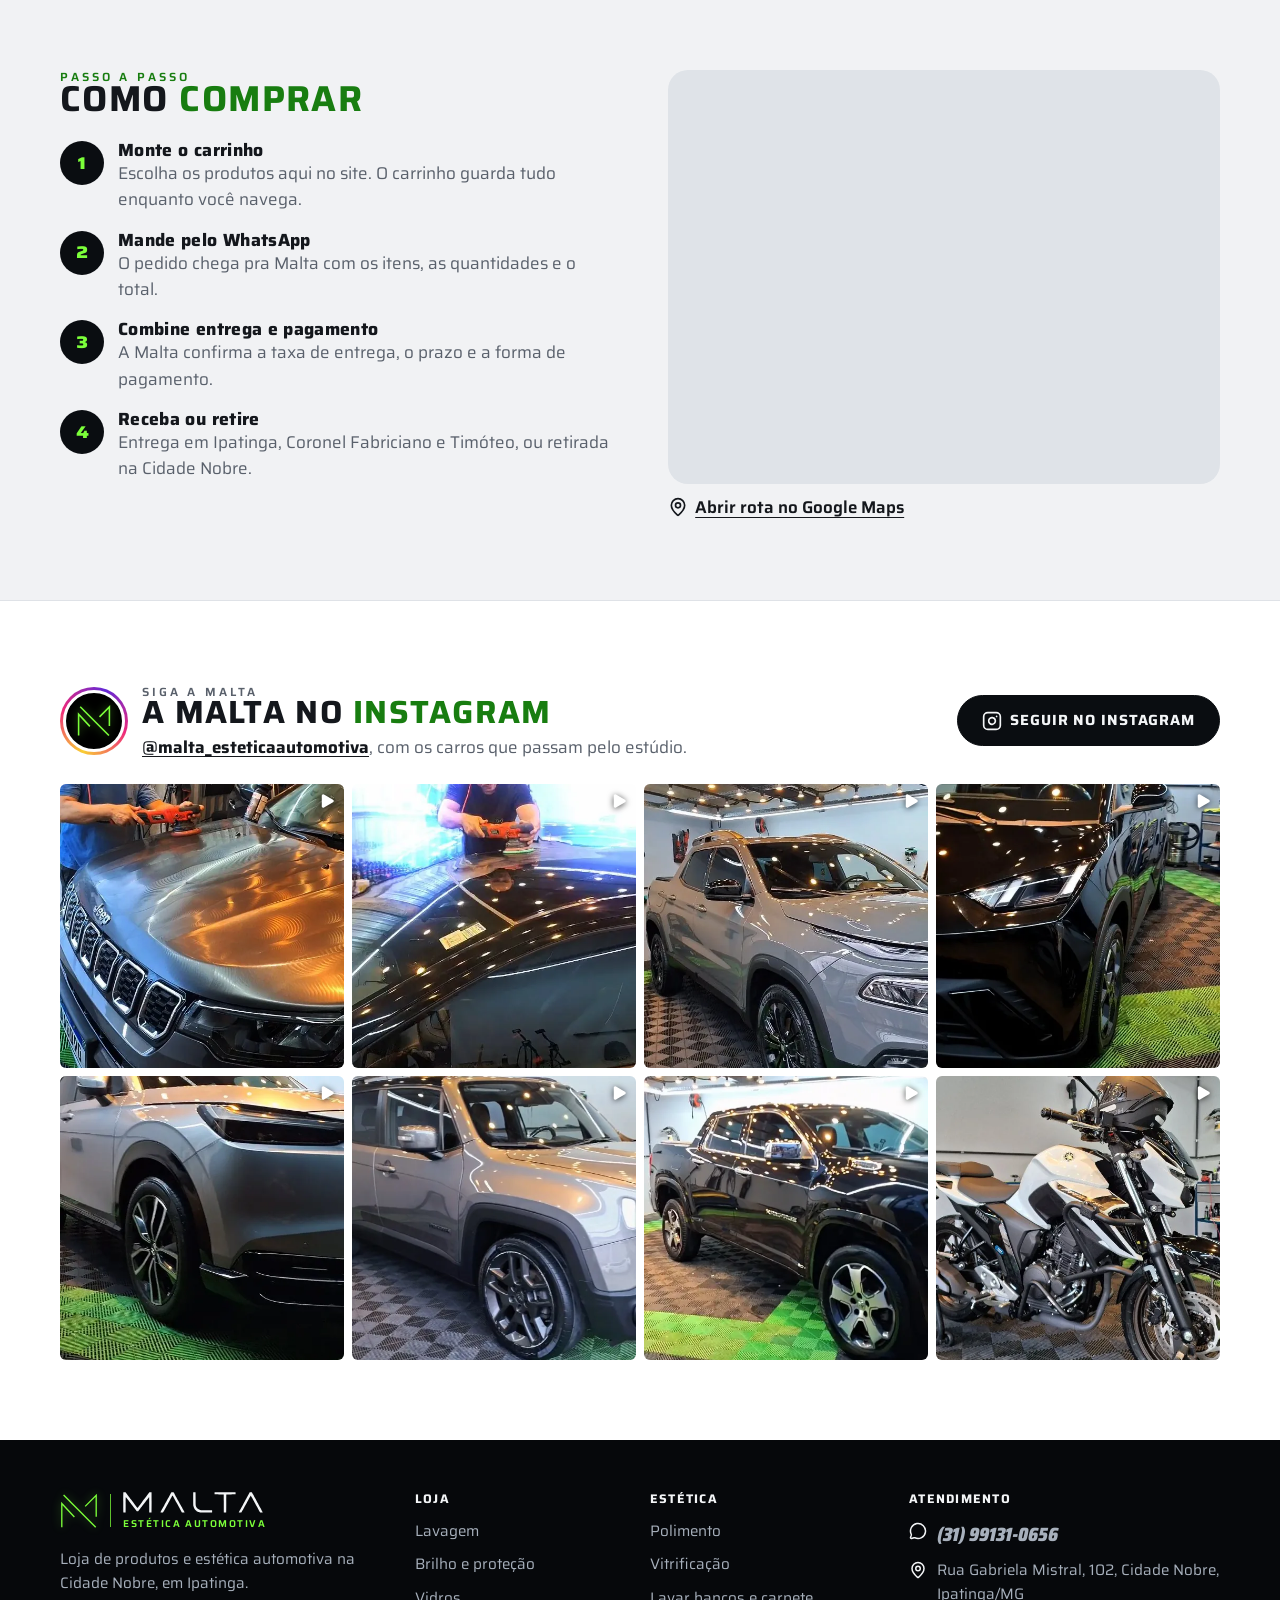
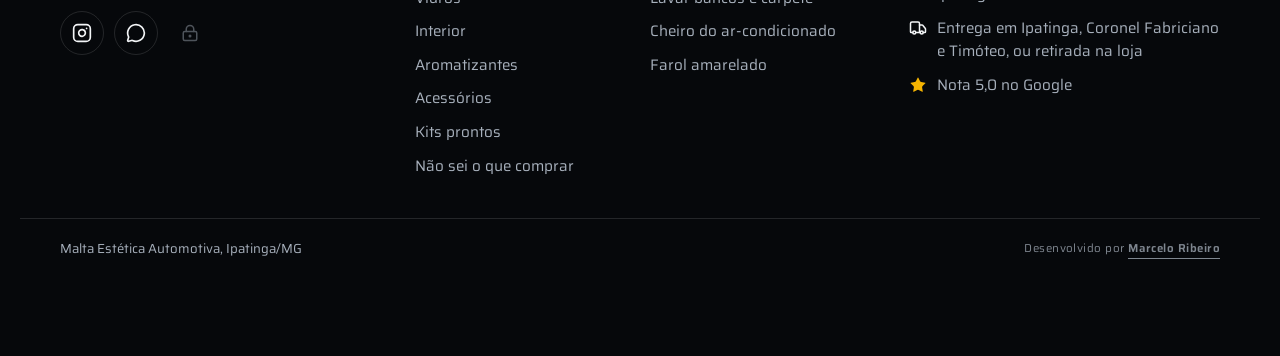
==== commit 93b0d151: "Malta Estetica Automotiva: tema claro e escuro no painel e acesso discreto ao painel no rodape do si" ====
--- a/index.html
+++ b/index.html
@@ -14,7 +14,7 @@
   <link href="https://fonts.googleapis.com/css2?family=Saira:ital,wdth,wght@0,75..125,400..900;1,75..125,400..900&family=Satisfy&display=swap" rel="stylesheet">
   <link rel="preload" as="image" href="assets/img/topo/topo-computador-1400.webp" imagesrcset="assets/img/topo/topo-computador-1400.webp 1400w, assets/img/topo/topo-computador.webp 2400w" imagesizes="100vw" type="image/webp" media="(min-width: 900px)">
   <link rel="preload" as="image" href="assets/img/topo/topo-celular.webp" type="image/webp" media="(max-width: 899px)">
-  <link rel="stylesheet" href="assets/css/loja.css?v=10">
+  <link rel="stylesheet" href="assets/css/loja.css?v=11">
   <script type="application/ld+json">
   {"@context":"https://schema.org","@type":"AutoWash","name":"Malta Estética Automotiva","telephone":"+55 31 99131-0656",
    "address":{"@type":"PostalAddress","streetAddress":"Rua Gabriela Mistral, 102, Cidade Nobre","addressLocality":"Ipatinga","addressRegion":"MG","postalCode":"35162-417","addressCountry":"BR"},
@@ -38,7 +38,7 @@
     <symbol id="i-whats" viewBox="0 0 24 24"><path d="M2.992 16.342a2 2 0 0 1 .094 1.167l-1.065 3.29a1 1 0 0 0 1.236 1.168l3.413-.998a2 2 0 0 1 1.099.092 10 10 0 1 0-4.777-4.719"/></symbol>
     <symbol id="i-agenda" viewBox="0 0 24 24"><path d="M8 2v3"/><path d="M16 2v3"/><rect x="3" y="3" width="18" height="18" rx="2"/><path d="M3 9h18"/><path d="m9 15 2 2 4-4"/></symbol>
     <symbol id="i-ok" viewBox="0 0 24 24"><path d="M20 6 9 17l-5-5"/></symbol>
-    <symbol id="i-loja" viewBox="0 0 24 24"><path d="M15 21v-5a1 1 0 0 0-1-1h-4a1 1 0 0 0-1 1v5"/><path d="M17.774 10.31a1.12 1.12 0 0 0-1.549 0 2.5 2.5 0 0 1-3.451 0 1.12 1.12 0 0 0-1.548 0 2.5 2.5 0 0 1-3.452 0 1.12 1.12 0 0 0-1.549 0 2.5 2.5 0 0 1-3.77-3.248l2.889-4.184A2 2 0 0 1 7 2h10a2 2 0 0 1 1.653.873l2.895 4.192a2.5 2.5 0 0 1-3.774 3.244"/><path d="M4 10.95V19a2 2 0 0 0 2 2h12a2 2 0 0 0 2-2v-8.05"/></symbol>
+    <symbol id="i-painel" viewBox="0 0 24 24"><circle cx="12" cy="16" r="1"/><rect x="3" y="10" width="18" height="12" rx="2"/><path d="M7 10V7a5 5 0 0 1 10 0v3"/></symbol><symbol id="i-loja" viewBox="0 0 24 24"><path d="M15 21v-5a1 1 0 0 0-1-1h-4a1 1 0 0 0-1 1v5"/><path d="M17.774 10.31a1.12 1.12 0 0 0-1.549 0 2.5 2.5 0 0 1-3.451 0 1.12 1.12 0 0 0-1.548 0 2.5 2.5 0 0 1-3.452 0 1.12 1.12 0 0 0-1.549 0 2.5 2.5 0 0 1-3.77-3.248l2.889-4.184A2 2 0 0 1 7 2h10a2 2 0 0 1 1.653.873l2.895 4.192a2.5 2.5 0 0 1-3.774 3.244"/><path d="M4 10.95V19a2 2 0 0 0 2 2h12a2 2 0 0 0 2-2v-8.05"/></symbol>
     <symbol id="i-insta" viewBox="0 0 24 24"><rect x="2" y="2" width="20" height="20" rx="5"/><path d="M16 11.37A4 4 0 1 1 12.63 8 4 4 0 0 1 16 11.37z"/><path d="M17.5 6.5h.01"/></symbol>
     <symbol id="i-play" viewBox="0 0 24 24"><path d="M5 5a2 2 0 0 1 3.008-1.728l11.997 6.998a2 2 0 0 1 .003 3.458l-12 7A2 2 0 0 1 5 19z"/></symbol>
     <symbol id="i-pausa" viewBox="0 0 24 24"><rect x="14" y="3" width="5" height="18" rx="1"/><rect x="5" y="3" width="5" height="18" rx="1"/></symbol>
@@ -351,6 +351,7 @@
         <div class="rodape__redes">
           <a href="https://www.instagram.com/malta_esteticaautomotiva/" target="_blank" rel="noopener" aria-label="Instagram da Malta"><svg class="i"><use href="#i-insta"/></svg></a>
           <a href="https://wa.me/5531991310656" target="_blank" rel="noopener" aria-label="WhatsApp da Malta"><svg class="i"><use href="#i-whats"/></svg></a>
+          <a class="rodape__painel" href="https://malta-painel.marcel0gs.workers.dev/" target="_blank" rel="noopener nofollow" aria-label="Painel da loja, acesso do dono" title="Painel da loja"><svg class="i"><use href="#i-painel"/></svg></a>
         </div>
       </div>
       <nav class="rodape__col" aria-labelledby="rodape-t-loja">
--- a/assets/css/loja.css
+++ b/assets/css/loja.css
@@ -420,6 +420,10 @@
 .rodape__redes { display: flex; gap: 10px; margin-top: 16px; }
 .rodape__redes a { width: 44px; height: 44px; border-radius: 50%; border: 1px solid var(--linha-escura); display: grid; place-items: center; color: var(--claro); transition: background-color .15s ease, color .15s ease, border-color .15s ease; }
 .rodape__redes a:hover { background: var(--acento); border-color: var(--acento); color: var(--acento-texto); }
+/* acesso do dono ao painel: discreto, sem borda, só acende no mouse ou no foco */
+.rodape__redes .rodape__painel { border-color: transparent; color: var(--claro-suave); opacity: .45; }
+.rodape__redes .rodape__painel .i { width: 18px; height: 18px; }
+.rodape__redes .rodape__painel:hover, .rodape__redes .rodape__painel:focus-visible { opacity: 1; background: none; border-color: var(--linha-escura); color: var(--claro); }
 .rodape__col h2 { font-stretch: 100%; font-size: .78rem; font-weight: 700; letter-spacing: .1em; text-transform: uppercase; color: var(--claro); margin-bottom: 14px; }
 .rodape__col ul { list-style: none; margin: 0; padding: 0; display: grid; gap: 10px; }
 .rodape__col a, .rodape__col span { color: var(--claro-suave); text-decoration: none; display: inline-flex; align-items: flex-start; gap: 10px; }
